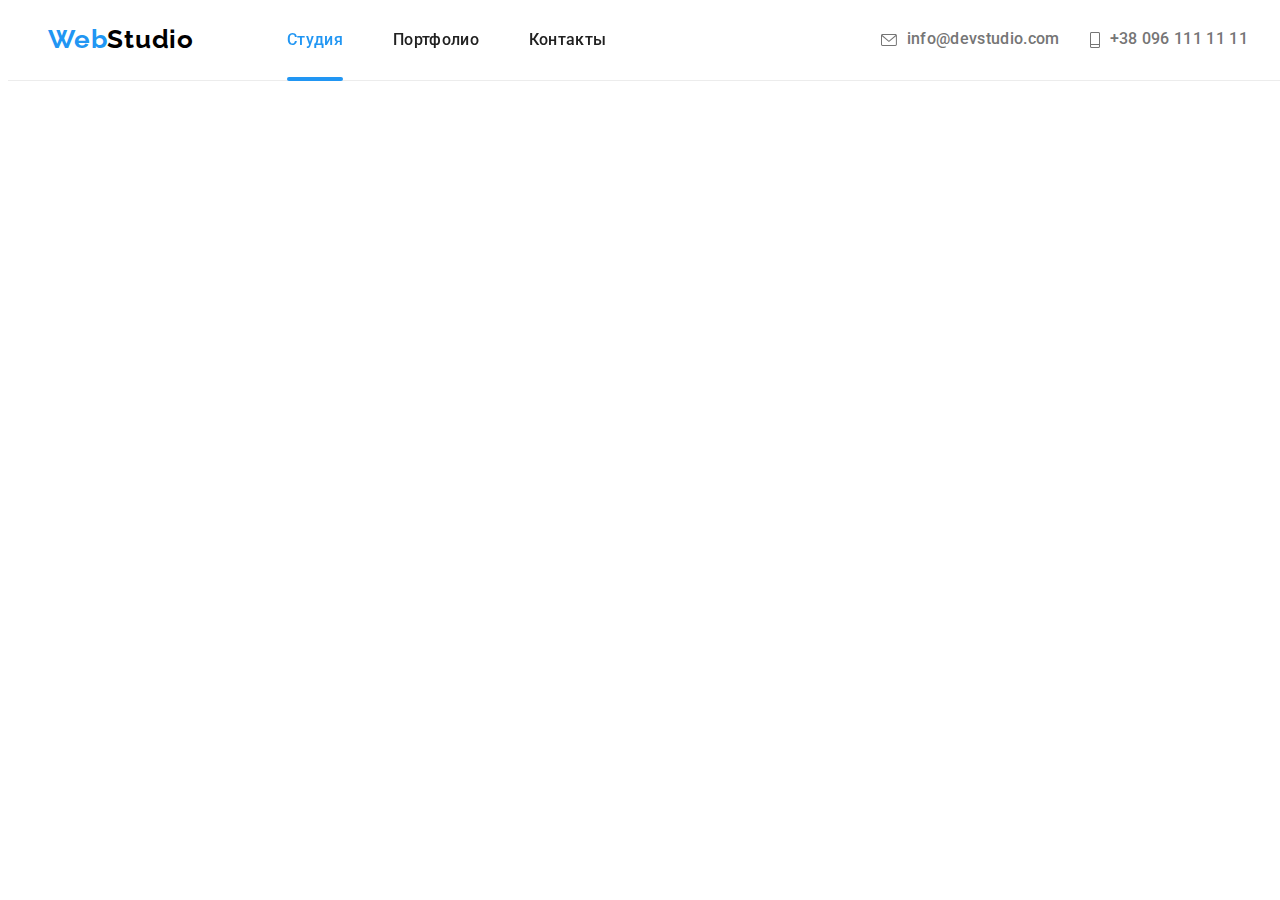
==== index.html @ 4b5ea9db "hw8" ====
<!DOCTYPE html>
<html lang="ru">
	<head>
		<meta charset="UTF-8" />
		<meta http-equiv="X-UA-Compatible" content="IE=edge" />
		<meta name="viewport" content="width=device-width, initial-scale=1.0" />
		<title>WebStudio</title>
		<link
			rel="stylesheet"
			href="https://cdnjs.cloudflare.com/ajax/libs/modern-normalize/1.1.0/modern-normalize.min.css"
			integrity="sha512-wpPYUAdjBVSE4KJnH1VR1HeZfpl1ub8YT/NKx4PuQ5NmX2tKuGu6U/JRp5y+Y8XG2tV+wKQpNHVUX03MfMFn9Q=="
			crossorigin="anonymous"
			referrerpolicy="no-referrer"
		/>
		<link
			rel="stylesheet"
			href="https://cdnjs.cloudflare.com/ajax/libs/animate.css/4.1.1/animate.min.css"
		/>

		<link rel="preconnect" href="https://fonts.googleapis.com" />
		<link rel="preconnect" href="https://fonts.gstatic.com" crossorigin />
		<link
			href="https://fonts.googleapis.com/css2?family=Raleway:wght@700&family=Roboto:wght@400;500;700;900&display=swap"
			rel="stylesheet"
		/>

		<link rel="stylesheet" href="./css/main.min.css" />
	</head>

	<body>

		<!-- ШАПКА -->
		<header class="header">
			<div class="container header__container">
				<nav class="nav">
					<a class="logo dark header__logo link" href="./index.html" >
						<span class="first-part" lang="en">Web</span>Studio
					</a>

					<ul class="nav__menu-list list">
						<li class="nav__menu-item">
							<a class="menu nav__menu-link nav__menu-link current link " href="./index.html">Студия</a>
						</li>

						<li class="nav__menu-item">
							<a class="menu nav__menu-link link" href="./portfolio.html"> Портфолио </a>
						</li>

						<li class="nav__menu-item">
							<a class="menu nav__menu-link link" href="/">Контакты</a>
						</li>
					</ul>
				</nav>

				<ul class="header__contact-list list">
					<li class="header__contact-item">
						<a class="menu header__mail link" href="mailto:info@devstudio.com">
							<svg class="header__mail-icon icon" width="16" height="16">
								<use href="./images-studio/sprite.svg#icon-mail"></use>
							</svg>
							info@devstudio.com</a>
					</li>
					<li class="header__contact-item">
						<a class="menu header__tel link" href="tel:+380961111111"
							><svg class="header__tel-icon icon" width="16" height="16">
								<use href="./images-studio/sprite.svg#icon-phone"></use>
							</svg>
							+38 096 111 11 11</a>
					</li>
				</ul>

				<!-- MOBILE MENU -->
						<button class="burger-btn" data-menu-open type="button">
						<svg class="burger-icon" width="40" height="40">
							<use href="./images-studio/sprite.svg#icon-menu_burger"></use>
						</svg>
					</button>
					</div>
					
					<div class="mobile-menu" data-menu id="mobile-menu">
						<button class="close-btn" type="button" data-menu-close>
						<svg class="close-btn-icon" width="40" height="40">
						<use href="./images-studio/sprite.svg#icon-close_burger"></use>
					</svg>
				</button>
						<div>
							<ul class="mobile-menu-list list">
								<li class="nav__menu-item ">
									<a class="menu nav__menu-link link" href="./index.html">Студия</a>
								</li>
								<li class="nav__menu-item">
									<a class="menu nav__menu-link  link" href="./portfolio.html">Портфолио</a>
								</li>
								<li class="nav__menu-item">
									<a class="menu nav__menu-link link" href="#">Контакты</a>
								</li>
							</ul>
						</div>
						
						<div>
							<ul class="mobile-contact-list list">
								<li class="menu__contact-item">
									<a class="contact-tel link" href="tel:380961111111">
										+38 096 111 11 11</a>
								</li>
								<li class="menu__contact-item"> 
									<a class="contact-mail link" href="mailto:info@devstudio.com">
										info@devstudio.com</a></li>
							</ul>
						
							<ul class="menu-social list">
								<li class="menu-social-item"> 
									<a class="menu-social-link link" aria-label="Instagram" href="#">
										Instagram</a></li>
								<li class="menu-social-item">
									<a class="menu-social-link link" aria-label=" Twitter" href="#">
										Twitter</a></li>
								<li class="menu-social-item">
									<a class="menu-social-link link" aria-label="Facebook" href="#">
										Facebook</a></li>
								<li class="menu-social-item">
									<a class="menu-social-link link" aria-label="LinkedIn" href="#">
										LinkedIn</a></li>
							</ul>
					</div>
			</div>
		</header>

		<!-- ГЕРОЙ -->
		 <main>
			<!-- <section class="hero">
				<div class="container animate__animated animate__fadeInRight">
					<h1 class="hero-text">Эффективные решения для вашего бизнеса</h1>
					<button class="hero-btn" type="button" data-modal-open>Заказать услугу</button>
				</div>				
			</section> -->

			<!-- ОСОБЕННОСТИ -->
			<!-- <section class="section">
				<div class="container">
					<h2 class="visually-hidden">Особенности</h2>
					<ul class="about-section list">
						<li class="about-list">
							<div class="icon-bg">
								<svg class="" width="70" height="70">
									<use href="./images-studio/sprite.svg#icon-antenna"></use>
								</svg>
							</div>
							<h3 class="about-list-title">Внимание к деталям</h3>

							<p class="about-list-text">
								Идейные соображения, а также начало повседневной работы по формированию позиции.
							</p>
						</li>

						<li class="about-list">
							<div class="icon-bg">
								<svg class="" width="70" height="70">
									<use href="./images-studio/sprite.svg#icon-clock"></use>
								</svg>
							</div>
							<h3 class="about-list-title">Пунктуальность</h3>

							<p class="about-list-text">
								Задача организации, в особенности же рамки и место обучения кадров влечет за собой.
							</p>
						</li>

						<li class="about-list">
							<div class="icon-bg">
								<svg class="" width="70" height="70">
									<use href="./images-studio/sprite.svg#icon-diagram"></use>
								</svg>
							</div>
							<h3 class="about-list-title">Планирование</h3>

							<p class="about-list-text">
								Равным образом консультация с широким активом в значительной степени обуславливает.
							</p>
						</li>

						<li class="about-list">
							<div class="icon-bg">
								<svg class="" width="70" height="70">
									<use href="./images-studio/sprite.svg#icon-astronaut"></use>
								</svg>
							</div>
							<h3 class="about-list-title">Современные технологии</h3>

							<p class="about-list-text">
								Значимость этих проблем настолько очевидна, что реализация плановых заданий.
							</p>
						</li>
					</ul>
				</div>
			</section> -->

			<!-- ЧЕМ МЫ ЗАНИМАЕМСЯ -->
			<!-- <section class="work">
				<div class="container">
					<h2 class="section-title work-title">Чем мы занимаемся</h2>
					<ul class="about-work list">
						<li class="work-img-list">
							<img src="./images-studio/print.jpg" width="370" height="294" alt="Печать кода" />
							<div class="about-work-block">
								<p class="about-work-text">Десктопные приложения</p>
							</div>
						</li>

						<li class="work-img-list">
							<img src="./images-studio/model.jpg" width="370" height="294" alt="Моделирование" />
							<div class="about-work-block">
								<p class="about-work-text">Мобильные приложения</p>
							</div>
						</li>

						<li class="work-img-list">
							<img src="./images-studio/colordesign.jpg" width="370" height="294" alt="Дизайн" />
							<div class="about-work-block">
								<p class="about-work-text">Дизайнерские решения</p>
							</div>
						</li>
					</ul>
				</div>
			</section>-->

			<!--КОМАНДА-->
			<!-- <section class="team section">
				<div class="container">
					<h2 class="section-title team-title">Наша команда</h2>

					<ul class="team-list-img list">
						<li class="team-list">
							<img
								src="./images-studio/productdesigner.jpg"
								height="260"
								width="270"
								alt="Product Designer"
							/>
							<div class="block-team-text">
								<h3 class="team-name">Игорь Демьяненко</h3>
								<p lang="en" class="team-profession">Product Designer</p>
								<ul class="team-social list social-list">
									<li class="social-item">
										<a href="" class="social-link">
											<svg class="icon-all" width="20" height="20">
												<use href="./images-studio/sprite.svg#icon-instagram"></use>
											</svg>
										</a>
									</li>

									<li class="social-item">
										<a href="" class="social-link"
											><svg class="icon-all" width="20" height="20">
												<use href="./images-studio/sprite.svg#icon-twitter"></use>
											</svg>
										</a>
									</li>

									<li class="social-item">
										<a href="" class="social-link"
											><svg class="icon-all" width="20" height="20">
												<use href="./images-studio/sprite.svg#icon-facebook"></use>
											</svg>
										</a>
									</li>

									<li class="social-item">
										<a href="" class="social-link"
											><svg class="icon-all" width="20" height="20">
												<use href="./images-studio/sprite.svg#icon-linkedin"></use>
											</svg>
										</a>
									</li>
								</ul>
							</div>
						</li>

						<li class="team-list">
							<img
								src="./images-studio/frontdev.jpg"
								height="260"
								width="270"
								alt="Frontend Developer"
							/>
							<div class="block-team-text">
								<h3 class="team-name">Ольга Репина</h3>
								<p lang="en" class="team-profession">Frontend Developer</p>
								<ul class="team-social list social-list">
									<li class="social-item">
										<a href="" class="social-link">
											<svg class="icon-all" width="20" height="20">
												<use href="./images-studio/sprite.svg#icon-instagram"></use>
											</svg>
										</a>
									</li>

									<li class="social-item">
										<a href="" class="social-link"
											><svg class="icon-all" width="20" height="20">
												<use href="./images-studio/sprite.svg#icon-twitter"></use>
											</svg>
										</a>
									</li>

									<li class="social-item">
										<a href="" class="social-link"
											><svg class="icon-all" width="20" height="20">
												<use href="./images-studio/sprite.svg#icon-facebook"></use>
											</svg>
										</a>
									</li>

									<li class="social-item">
										<a href="" class="social-link"
											><svg class="icon-all" width="20" height="20">
												<use href="./images-studio/sprite.svg#icon-linkedin"></use>
											</svg>
										</a>
									</li>
								</ul>
							</div>
						</li>

						<li class="team-list">
							<img src="./images-studio/marketing.jpg" height="260" width="270" alt="Marketing" />
							<div class="block-team-text">
								<h3 class="team-name">Николай Тарасов</h3>
								<p lang="en" class="team-profession">Marketing</p>
								<ul class="team-social list social-list">
									<li class="social-item">
										<a href="" class="social-link">
											<svg class="icon-all" width="20" height="20">
												<use href="./images-studio/sprite.svg#icon-instagram"></use>
											</svg>
										</a>
									</li>

									<li class="social-item">
										<a href="" class="social-link"
											><svg class="icon-all" width="20" height="20">
												<use href="./images-studio/sprite.svg#icon-twitter"></use>
											</svg>
										</a>
									</li>

									<li class="social-item">
										<a href="" class="social-link"
											><svg class="icon-all" width="20" height="20">
												<use href="./images-studio/sprite.svg#icon-facebook"></use>
											</svg>
										</a>
									</li>

									<li class="social-item">
										<a href="" class="social-link"
											><svg class="icon-all" width="20" height="20">
												<use href="./images-studio/sprite.svg#icon-linkedin"></use>
											</svg>
										</a>
									</li>
								</ul>
							</div>
						</li>

						<li class="team-list">
							<img
								src="./images-studio/uidesigner.jpg"
								height="260"
								width="270"
								alt="UI Designer"
							/>
							<div class="block-team-text">
								<h3 class="team-name">Михаил Ермаков</h3>
								<p lang="en" class="team-profession">UI Designer</p>
								<ul class="team-social list social-list">
									<li class="social-item">
										<a href="" class="social-link">
											<svg class="icon-all" width="20" height="20">
												<use href="./images-studio/sprite.svg#icon-instagram"></use>
											</svg>
										</a>
									</li>

									<li class="social-item">
										<a href="" class="social-link"
											><svg class="icon-all" width="20" height="20">
												<use href="./images-studio/sprite.svg#icon-twitter"></use>
											</svg>
										</a>
									</li>

									<li class="social-item">
										<a href="" class="social-link"
											><svg class="icon-all" width="20" height="20">
												<use href="./images-studio/sprite.svg#icon-facebook"></use>
											</svg>
										</a>
									</li>

									<li class="social-item">
										<a href="" class="social-link"
											><svg class="icon-all" width="20" height="20">
												<use href="./images-studio/sprite.svg#icon-linkedin"></use>
											</svg>
										</a>
									</li>
								</ul>
							</div>
						</li>
					</ul>
				</div>
			</section> -->

			<!-- ПОСТОЯННЫЕ КЛИЕНТЫ -->
			 <!-- <section class="section">
				<div class="container">
					<h2 class="section-title clients-title">Постоянные клиенты</h2>
					<ul class="clients-list list">
						<li class="clients-item">
							<a href="/" class="clients-link link">
								<svg class="clients-icon icon-all" width="106" height="60">
									<use href="./images-studio/sprite.svg#icon-clients1"></use>
								</svg>
							</a>
						</li>
						<li class="clients-item">
							<a href="/" class="clients-link link">
								<svg class="clients-icon icon-all" width="106" height="60">
									<use href="./images-studio/sprite.svg#icon-clients2"></use>
								</svg>
							</a>
						</li>
						<li class="clients-item">
							<a href="/" class="clients-link link">
								<svg class="clients-icon icon-all" width="106" height="60">
									<use href="./images-studio/sprite.svg#icon-clients3"></use>
								</svg>
							</a>
						</li>
						<li class="clients-item">
							<a href="/" class="clients-link link">
								<svg class="clients-icon icon-all" width="106" height="60">
									<use href="./images-studio/sprite.svg#icon-clients4"></use>
								</svg>
							</a>
						</li>
						<li class="clients-item">
							<a href="/" class="clients-link link">
								<svg class="clients-icon icon-all" width="106" height="60">
									<use href="./images-studio/sprite.svg#icon-clients5"></use>
								</svg>
							</a>
						</li>
						<li class="clients-item">
							<a href="/" class="clients-link link">
								<svg class="clients-icon icon-all" width="106" height="60">
									<use href="./images-studio/sprite.svg#icon-clients6"></use>
								</svg>
							</a>
						</li>
					</ul>
				</div>
			</section> -->
		</main>

		<!--ФУТЕР-->
		<!-- <footer class="footer">
			<div class="general-container container">
				<div class="left-container">
					<a href="./index.html" class="logo white">
						<span lang="en" class="first-part">Web</span>Studio</a
					>

					<address class="adress-block">
						<ul class="list">
							<li class="style-footer">
								<a
									class="contact-footer adress link"
									href="https://goo.gl/maps/Ge7xCa1onFQdTB8Z7"
									target="_blank"
									rel="noopener noreferrer"
									>г. Киев, пр-т Леси Украинки, 26</a
								>
							</li>
							<li class="style-footer">
								<a class="contact-footer contact link" href="mailto:info@example.com"
									>info@example.com</a
								>
							</li>
							<li class="style-footer">
								<a class="contact-footer contact link" href="tel:+380991111111"
									>+38 099 111 11 11</a
								>
							</li>
						</ul>
					</address>
				</div>
				<div class="right-container">
					<h3 class="social-text">присоединяйтесь</h3>
					<ul class="social-list list">
						<li class="social-item">
							<a href="" class="social-link bg-footer">
								<svg class="icon-footer" width="20" height="20">
									<use href="./images-studio/sprite.svg#icon-instagram"></use>
								</svg>
							</a>
						</li>

						<li class="social-item">
							<a href="" class="social-link bg-footer"
								><svg class="icon-footer" width="20" height="20">
									<use href="./images-studio/sprite.svg#icon-twitter"></use>
								</svg>
							</a>
						</li>

						<li class="social-item">
							<a href="" class="social-link bg-footer"
								><svg class="icon-footer" width="20" height="20">
									<use href="./images-studio/sprite.svg#icon-facebook"></use>
								</svg>
							</a>
						</li>

						<li class="social-item">
							<a href="" class="social-link bg-footer"
								><svg class="icon-footer" width="20" height="20">
									<use href="./images-studio/sprite.svg#icon-linkedin"></use>
								</svg>
							</a>
						</li>
					</ul>
				</div> -->

				<!-- ФОРМА -->
				<!-- <div class="form-footer-subscribe">
					<h3 class="social-text" >Подпишитесь на рассылку</h3>
				<form class="form-subscribe"> 
					<label class="subscribe-label">
						
							<input
								class="subscribe-input" 
								type="email"
								name="user-email"
								title="example@mail.com"
								placeholder="E-mail"
							/>
						
					</label>
					<button class="subscribe-button" type="submit">Подписаться
						<svg class="subscribe-icon" width="24" height="24">
							<use href="./images-studio/icon.svg#icon-send"></use>
						</svg>
					</button>
				</form>
				</div>
			</div>
		</footer>
 -->

		<!-- МОДАЛКА -->
		<!-- <div class="backdrop is-hidden" data-modal>
			<div class="modal">
				<button type="button" class="btn-modal" data-modal-close>
					<svg class="modal-icon" width="18" height="18">
						<use href="./images-studio/icon.svg#icon-close"></use>
					</svg>
				</button>

				<form action="#" class="modal-form">
					<p class="modal-frm-head">Оставьте свои данные, мы вам перезвоним</p>

					<label class="modal-form-field"
						>Имя
						<span class="modal-form-block">
							<input
								class="modal-form-input modal-style"
								type="text"
								name="user-name"
								minlength="2"
								pattern="[a-zA-Zа-яёА-ЯЁ]+"
								title="Имя должно содержать символы кириллицы или латиницы"
								required
							/>
							<svg class="modal-frm-icon" width="18" height="18">
								<use href="./images-studio/icon.svg#icon-name"></use>
							</svg>
						</span>
					</label>

					<label class="modal-form-field"
						>Телефон
						<span class="modal-form-block">
							<input
								class="modal-form-input modal-style"
								type="tel"
								name="user-phone"
								pattern="[0-9]{3}-[0-9]{3}-[0-9]{2}-[0-9]{2}"
								title="099-000-00-00"
								required
							/>
							<svg class="modal-frm-icon" width="18" height="18">
								<use href="./images-studio/icon.svg#icon-phone"></use>
							</svg>
						</span>
					</label>

					<label class="modal-form-field"
						>Почта
						<span class="modal-form-block">
							<input
								class="modal-form-input modal-style"
								type="email"
								name="user-email"
								title="example@mail.com"
							/>
							<svg class="modal-frm-icon" width="18" height="18">
								<use href="./images-studio/icon.svg#icon-email"></use>
							</svg>
						</span>
					</label>

					<label class="modal-form-field"
						>Комментарий
						<textarea
							class="modal-form-massage modal-style"
							name="user-message"
							placeholder="Введите текст"
						></textarea>
					</label>

					<input class="modal-frm-checkbox visually-hidden" type="checkbox" id="accept-policy" />
					<label class="modal-frm-checkbox-lbl" for="accept-policy"
						>Соглашаюсь с рассылкой и принимаю&nbsp;  <a class
						="link-accept-police"
					href="#">Условия договора</a></label
					>
					<button class="modal-form-button" type="submit">Отправить</button>
				</form>
			</div>
		</div> -->

		<!-- <script src="./js/modal.js"></script> -->
		<script src="./js/menu.js"></script>
	</body>
</html>
---- css/main.min.css ----
:root{--header-color: #212121;--background-second-text-color: #ffffff;--logo-dark-color: #000000;--logo-white-color: #ffffff;--color-text-hover: #ffffff;--paragraph-text-color: #757575;--background-color: #2f303a;--icon-bg-background-color: #f5f4fa;--accent-text-color: #2196f3;--focus-color-btn: #188ce8;--gradient-color: rgba(47, 48, 58, 0.4);--second-icon-color: #afb1b8;--icon-color: #757575;--bg-color-footer: rgba(255, 255, 255, 0.1);--animation-time: cubic-bezier(0.4, 0, 0.2, 1);--time: 250ms}.visually-hidden{position:absolute;white-space:nowrap;width:1px;height:1px;overflow:hidden;border:0;padding:0;clip:rect(0, 0, 0, 0);clip-path:inset(50%);margin:-1px}body{font-family:'Roboto', sans-serif;background-color:var(--background-second-text-color)}h1,h2,h3,p{margin:0}ul{margin:0;padding:0}img{display:block}.list{list-style:none}.link{text-decoration:none;color:inherit}.container{padding-left:15px;padding-right:15px;margin-left:auto;margin-right:auto}@media screen and (min-width: 480px){.container{width:480px}}@media screen and (min-width: 768px){.container{width:768px}}@media screen and (min-width: 1200px){.container{width:1200px}}.section{padding-top:94px;padding-bottom:94px}.logo{font-family:'Raleway', sans-serif;font-weight:700;text-decoration:none;font-size:26px;line-height:1.2;letter-spacing:0.03em}.dark{color:var(--logo-dark-color)}.logo.dark{margin-right:93px}.logo .first-part{color:var(--accent-text-color)}.white{color:var(--logo-white-color)}.logo.white{display:block;margin-bottom:20px}.site-nav{display:flex;color:var(--header-color);transition:color var(--time) var(--animation-time)}.site-nav:hover,.site-nav:focus{color:var(--accent-text-color)}.site-nav .link.current{color:var(--accent-text-color)}.site-nav .link.current::after{content:'';width:100%;position:absolute;height:4px;border-radius:2px;bottom:-34px;display:block;background:var(--accent-text-color)}.section-title{font-weight:700;font-size:36px;line-height:1.16;text-align:center;letter-spacing:0.03em;color:var(--title-color)}.icon-all{fill:var(--second-icon-color);transition:fill var(--time) var(--animation-time)}.icon-bg{display:flex;justify-content:center;align-items:center;margin-bottom:30px;width:270px;height:120px;background:var(--icon-bg-background-color);border-radius:4px}.social-list{display:flex;justify-content:center}.social-item{width:44px;height:44px}.social-item:not(:last-child){margin-right:10px}.social-link{color:var(--background-second-text-color);width:100%;height:100%;border-radius:50%;display:flex;align-items:center;justify-content:center;transition:background-color var(--time) var(--animation-time)}.social-link:focus,.social-link:hover{background-color:var(--accent-text-color)}.social-link:focus .icon-all,.social-link:hover .icon-all{fill:currentColor}.backdrop{position:fixed;top:0;width:100vw;height:100vh;background:rgba(0,0,0,0.2);opacity:1;transition:opacity var(--time) var(--animation-time),visibility var(--time) var(--animation-time)}.backdrop.is-hidden{visibility:hidden;opacity:0;pointer-events:none}.backdrop.is-hidden .modal{transform:translate(-50%, -50%) scale(0.9)}.modal{position:absolute;top:50%;left:50%;padding:40px;min-height:581px;width:528px;background-color:#ffffff;box-shadow:0px 1px 3px rgba(0,0,0,0.12),0px 1px 1px rgba(0,0,0,0.14),0px 2px 1px rgba(0,0,0,0.2);border-radius:4px;transform:translate(-50%, -50%) scale(1);transition:transform var(--time) var(--animation-time)}.btn-modal{background:#ffffff;border:1px solid rgba(0,0,0,0.1);box-sizing:border-box;border-radius:50%;width:30px;height:30px;position:absolute;top:10px;right:10px;display:flex;align-items:center;justify-content:center;cursor:pointer;color:#000000;transition:color var(--time) var(--animation-time)}.btn-modal:hover,.btn-modal:focus{color:var(--accent-text-color)}.modal-icon{fill:currentColor}.modal-form{display:flex;flex-direction:column}.modal-frm-head{margin-bottom:12px;font-weight:700;font-size:20px;line-height:1.15;text-align:center;letter-spacing:0.03em;color:var(--header-color)}.modal-form-field{margin-bottom:10px;font-weight:400;font-size:12px;line-height:1.16;letter-spacing:0.01em;color:var(--paragraph-text-color)}.modal-style{width:100%;border:1px solid rgba(33,33,33,0.2);border-radius:4px;transition:border-color var(--time) var(--animation-time),box-shadow var(--time) var(--animation-time)}.modal-style:focus{outline:none;border-color:var(--accent-text-color)}.modal-form-block{position:relative;display:block;margin-top:4px}.modal-form-input{height:40px;padding-left:42px}.modal-frm-icon{position:absolute;top:50%;left:12px;transform:translateY(-50%);transition:fill var(--time) var(--animation-time),box-shadow var(--time) var(--animation-time)}.modal-style:focus+.modal-frm-icon{fill:var(--accent-text-color)}.modal-form-massage{margin-top:4px;margin-bottom:10px;padding:12px 16px;height:120px;resize:none}.modal-form-massage::placeholder{font-weight:400;font-size:14px;line-height:1.14;letter-spacing:0.01em;color:rgba(117,117,117,0.5)}.modal-frm-checkbox:checked+.modal-frm-checkbox-lbl::before{background:url(../images-studio/icon-check.svg);width:16px;height:15px}.modal-frm-checkbox:focus+.modal-frm-checkbox-lbl::before{outline:2px solid var(--accent-text-color)}.modal-frm-checkbox-lbl{display:flex;align-items:center;justify-content:center;font-size:14px;color:var(--paragraph-text-color);margin-bottom:30px}.modal-frm-checkbox-lbl::before{content:'';display:block;background:url(../images-studio/icon-notchecked.svg);width:16px;height:15px;margin-right:7px;cursor:pointer}.link-accept-police{color:var(--accent-text-color)}.modal-form-button{align-self:center;border:none;padding:10px 55px;font-family:inherit;font-weight:700;font-size:16px;line-height:1.88;text-align:center;letter-spacing:0.06em;cursor:pointer;border-radius:4px;color:var(--background-second-text-color);background-color:var(--accent-text-color);transition:background-color var(--time) var(--animation-time),box-shadow var(--time) var(--animation-time)}.modal-form-button:focus,.modal-form-button:hover{background-color:var(--focus-color-btn);box-shadow:0px 4px 4px rgba(0,0,0,0.15)}.header{position:fixed;top:0;width:100vw;margin-left:auto;margin-right:auto;z-index:3;background-color:var(--background-second-text-color);padding-top:24px;padding-bottom:25px;border-bottom:1px solid #ececec}@media screen and (min-width: 768px){.header{padding-top:26px;padding-bottom:26px}}@media screen and (min-width: 1200px){.header{padding-top:24px;padding-bottom:25px}}.header__container{display:flex;align-items:center;justify-content:space-between}.burger-btn{background-color:transparent;cursor:pointer;padding:0;line-height:0;border:none;transition:color var(--time) var(--animation-time)}.burger-btn:hover{color:var(--accent-text-color)}.burger-btn:focus{color:var(--accent-text-color)}@media screen and (min-width: 768px){.burger-btn{display:none}}.mobile-menu{display:flex;flex-direction:column;justify-content:space-between;position:fixed;z-index:999;top:0;left:0;width:100vw;height:100vw;padding:48px 40px;background-color:var(--background-second-text-color);opacity:0;visibility:hidden;pointer-events:none;transition:opacity var(--time) var(--animation-time),visibility var(--time) var(--animation-time)}.mobile-menu.is-open{opacity:1;visibility:visible;pointer-events:all}@media screen and (min-width: 768px){.mobile-menu{display:none}}.close-btn{position:absolute;top:10px;right:15px;background-color:transparent;cursor:pointer;padding:0;line-height:0;border:none;color:var(--header-color);transition:color var(--time) var(--animation-time)}.close-btn:hover{color:var(--accent-text-color)}.close-btn:focus{color:var(--accent-text-color)}.burger-icon,.close-btn-icon{fill:currentColor}.mobile-contact-list{margin-bottom:64px}.menu__contact-item:not(:last-child){margin-bottom:32px}.contact-tel{font-size:34px;line-height:1.17;letter-spacing:0.02em;color:var(--accent-text-color)}@media screen and (max-width: 479px){.contact-tel{font-size:8vw}}.contact-mail{font-weight:500;font-size:24px;line-height:1.16;letter-spacing:0.02em;color:var(--paragraph-text-color);transition:color var(--time) var(--animation-time)}@media screen and (max-width: 479px){.contact-mail{font-size:8vw}}.contact-mail:hover{color:var(--accent-text-color)}.contact-mail:focus{color:var(--accent-text-color)}.menu-social{display:flex}@media screen and (max-width: 479px){.menu-social{flex-wrap:wrap}}.menu-social-item:not(:last-child){border-right:1px solid rgba(33,33,33,0.2)}.menu-social-item:not(:last-child){padding-right:10px}.menu-social-item:not(:first-child){padding-left:10px}@media screen and (min-width: 358px) and (max-width: 439px){.menu-social-item:nth-child(4){padding-left:0}}@media screen and (max-width: 357px){.menu-social-item:nth-child(3){padding-left:0}}.menu-social-link{font-weight:500;font-size:18px;line-height:1.22;letter-spacing:0.02em;color:var(--accent-text-color)}.nav{display:flex;align-items:center}@media screen and (min-width: 768px){.header__logo{margin-right:88px}}@media screen and (min-width: 1200px){.header__logo{margin-right:93px}}.menu{font-weight:500;line-height:1.14;letter-spacing:0.02em}@media screen and (max-width: 767px){.menu{font-size:40px;line-height:1.17}}.nav__menu-list{display:flex}@media screen and (max-width: 767px){.nav__menu-list{display:none}}.nav__menu-item:not(:last-child){margin-right:50px}@media screen and (max-width: 767px){.nav__menu-item:not(:last-child){margin-bottom:32px}}.header__contact-list{display:flex;flex-direction:column;margin-left:auto}@media screen and (max-width: 767px){.header__contact-list{display:none}}@media screen and (min-width: 1200px){.header__contact-list{display:flex;flex-direction:row;justify-content:center;align-items:center}}@media screen and (max-width: 1199px){.header__contact-list .header__contact-item:not(:last-child){margin-bottom:10px}}@media screen and (min-width: 1200px){.header__contact-list .header__contact-item:not(:last-child){margin-right:30px}}.nav__menu-link{color:var(--header-color);position:relative;transition:color var(--time) var(--animation-time);padding-bottom:32px;padding-top:32px}.nav__menu-link.current::after{content:"";position:absolute;bottom:0;display:block;width:100%;height:4px;border-radius:2px;background-color:var(--accent-text-color)}.nav__menu-link:hover,.nav__menu-link:focus{color:var(--accent-text-color)}@media screen and (max-width: 767px){.nav__menu-link .nav__menu-link::after{display:none}}.current{color:var(--accent-text-color)}.header__mail,.header__tel{display:flex;align-items:center;color:var(--icon-color);transition:color var(--time) var(--animation-time)}.header__mail:hover,.header__mail:focus,.header__tel:hover,.header__tel:focus{color:var(--accent-text-color)}.header__contact-item{display:flex;align-items:center}@media screen and (max-width: 1199px){.header__contact-item{font-size:12px;line-height:1.17}}.icon{margin-right:10px;fill:var(--icon-color)}.header__mail-icon{height:10px;width:16px;fill:currentColor}@media screen and (min-width: 1200px){.header__mail-icon{height:12px}}.header__tel-icon{height:14px;width:10px;fill:currentColor}@media screen and (min-width: 1200px){.header__tel-icon{height:16px}}.hero{background-color:var(--background-color);padding-top:200px;padding-bottom:200px;background-image:linear-gradient(var(--gradient-color), var(--gradient-color)),url(../images-studio/hero.jpg);background-repeat:no-repeat;background-size:cover;background-position:center;max-width:1600px;margin:0 auto}.hero-text{margin-left:auto;margin-right:auto;width:696px;text-align:center;font-weight:900;font-size:44px;line-height:1.36;letter-spacing:0.06em;text-transform:uppercase;color:var(--background-second-text-color)}.hero-btn{display:block;margin:0 auto;margin-top:30px;padding:10px 32px;border:none;border-radius:4px;font-family:inherit;font-weight:700;font-size:16px;line-height:1.88;text-align:center;letter-spacing:0.06em;cursor:pointer;color:var(--background-second-text-color);background-color:var(--accent-text-color);transform:background-color var(--time) var(--animation-time)}.hero-btn:focus,.hero-btn:hover{background-color:var(--focus-color-btn)}.about-section{display:flex}.about-list:not(:last-child){margin-right:30px}.about-list-title{width:270px;min-height:16px;margin-bottom:10px;font-weight:700;font-size:14px;line-height:1.14;letter-spacing:0.03em;text-transform:uppercase;color:var(--header-color)}.about-list-text{width:270px;font-size:14px;line-height:1.71;letter-spacing:0.03em;color:var(--paragraph-text-color)}.work{padding-bottom:94px}.work-title{margin-bottom:50px}.about-work{display:flex}.work-img-list:not(:last-child){width:370px;margin-right:30px}.work-img-list{position:relative}.about-work-block{position:absolute;bottom:0;width:100%;height:70px;display:flex;justify-content:center;align-items:center;background:rgba(47,48,58,0.8)}.about-work-text{font-weight:700;font-size:14px;line-height:1.14;text-align:center;letter-spacing:0.03em;text-transform:uppercase;color:var(--background-second-text-color)}.team{background:var(--icon-bg-background-color)}.team-title{margin-bottom:50px}.team-list-img{display:flex;flex-wrap:wrap;margin-left:-30px;margin-bottom:-30px}.team-list{flex-basis:calc((100% - 4 * 30px) / 4);margin-left:30px;margin-bottom:30px}.block-team-text{padding:30px 30px;background:#ffffff;box-shadow:0px 1px 3px rgba(0,0,0,0.12),0px 1px 1px rgba(0,0,0,0.14),0px 2px 1px rgba(0,0,0,0.2);border-radius:0px 0px 4px 4px}.team-name{margin-bottom:10px;font-weight:500;font-size:16px;line-height:1.18;text-align:center;letter-spacing:0.03em;color:var(--header-color)}.team-profession{margin-bottom:16px;font-size:16px;line-height:1.18;text-align:center;letter-spacing:0.03em;color:var(--paragraph-text-color)}.clients-title{margin-bottom:50px}.clients-list{display:flex}.clients-item:not(:last-child){margin-right:30px}.clients-link{color:var(--icon-color);box-sizing:border-box;border:1px solid var(--second-icon-color);border-radius:4px;width:170px;height:92px;display:flex;align-items:center;justify-content:center;transition:border var(--time) var(--animation-time)}.clients-link:hover,.clients-link:focus{border-color:var(--accent-text-color)}.clients-link:hover .clients-icon,.clients-link:focus .clients-icon{fill:var(--accent-text-color)}.footer{padding-top:60px;padding-bottom:60px;background-color:var(--background-color)}.general-container{display:flex;align-items:baseline;justify-content:space-between}.style-footer:not(:last-child){margin-bottom:9px}.contact-footer{font-style:normal;font-weight:400;font-size:14px;line-height:1.71;letter-spacing:0.03em;color:rgba(255,255,255,0.6);transition:color var(--time) var(--color-text-hover)}.contact-footer:hover,.contact-footer:active,.contact-footer:focus{color:var(--accent-text-color)}.adress{color:var(--background-second-text-color)}.social-text{margin-bottom:20px;font-style:normal;font-weight:700;font-size:14px;line-height:1.14;letter-spacing:0.03em;text-transform:uppercase;color:var(--background-second-text-color)}.icon-footer{fill:#ffffff;transition:background-color var(--time) var(--animation-time)}.bg-footer{background:var(--bg-color-footer)}.form-subscribe{display:flex}.subscribe-label{margin-right:12px}.subscribe-input{padding:16px;min-width:358px;border:1px solid rgba(255,255,255,0.3);background-color:transparent;box-sizing:border-box;filter:drop-shadow(0px 4px 4px rgba(0,0,0,0.15));border-radius:4px;cursor:pointer;transition:border-color var(--time) var(--animation-time)}.subscribe-input:hover,.subscribe-input:focus{color:var(--color-text-hover);border-color:var(--accent-text-color)}.subscribe-button{display:flex;justify-content:center;align-items:center;border:none;border-radius:4px;min-width:200px;font-weight:700;font-size:16px;line-height:1.88;letter-spacing:0.06em;background-color:var(--accent-text-color);color:var(--background-second-text-color);cursor:pointer;box-shadow:0px 4px 4px rgba(0,0,0,0.15);transition:background-color var(--time) var(--animation-time),box-shadow var(--time) var(--animation-time)}.subscribe-button:hover,.subscribe-button:focus{background-color:var(--focus-color-btn)}.subscribe-icon{fill:var(--background-second-text-color);margin-left:10px;width:24px;height:24px}.section-potfolio{padding-top:94px;padding-bottom:94px}.btn-list-portfolio{display:flex;justify-content:center;margin-bottom:34px}.style-btn:not(:last-child){margin-right:8px}.btn-portfolio{padding:6px 22px;border:none;border-radius:4px;font-weight:500;font-size:16px;line-height:1.62;cursor:pointer;text-align:center;letter-spacing:0.03em;color:var(--header-color);transition:color var(--time) var(--animation-time),background-color var(--time) var(--animation-time),box-shadow var(--time) var(--animation-time)}.btn-portfolio:hover,.btn-portfolio:focus,.btn-portfolio:active{box-shadow:0px 3px 1px rgba(0,0,0,0.1),0px 1px 2px rgba(0,0,0,0.08),0px 2px 2px rgba(0,0,0,0.12);border-radius:4px;color:var(--color-text-hover);background-color:var(--accent-text-color)}.block-example-portfolio{display:flex;flex-wrap:wrap;margin-left:-30px;margin-bottom:-30px}.example-portfolio-list{flex-basis:calc((100% - 6 * 30px) / 6);margin-left:30px;margin-bottom:30px}.hover-background{position:relative;overflow:hidden}.hover-overlay{position:absolute;top:0;left:0;width:100%;height:100%;background:rgba(33,150,243,0.9);transform:translateY(100%);transition:transform var(--time) cubic-bezier(0.4, 0, 0.2, 1)}.link-portfolio:hover .hover-overlay,.link-portfolio:focus .hover-overlay{transform:translateY(0)}.hover-text-portfolio{height:100%;padding:63px 24px;position:absolute;font-weight:normal;font-size:18px;line-height:1.56;letter-spacing:0.03em;color:var(--color-text-hover)}.link-portfolio:focus,.link-portfolio:hover{display:block;cursor:pointer;box-sizing:border-box;box-shadow:0px 1px 1px rgba(0,0,0,0.12),0px 4px 4px rgba(0,0,0,0.06),1px 4px 6px rgba(0,0,0,0.16)}.example-block-text{padding:20px 24px;border:1px solid #eeeeee}.example-portfolio-title{margin-bottom:4px;font-style:normal;font-weight:700;font-size:18px;line-height:2;letter-spacing:0.06em;color:var(--header-color)}.example-portfolio-text{font-size:16px;line-height:1.87;letter-spacing:0.03em;color:var(--paragraph-text-color)}
/*# sourceMappingURL=main.min.css.map */
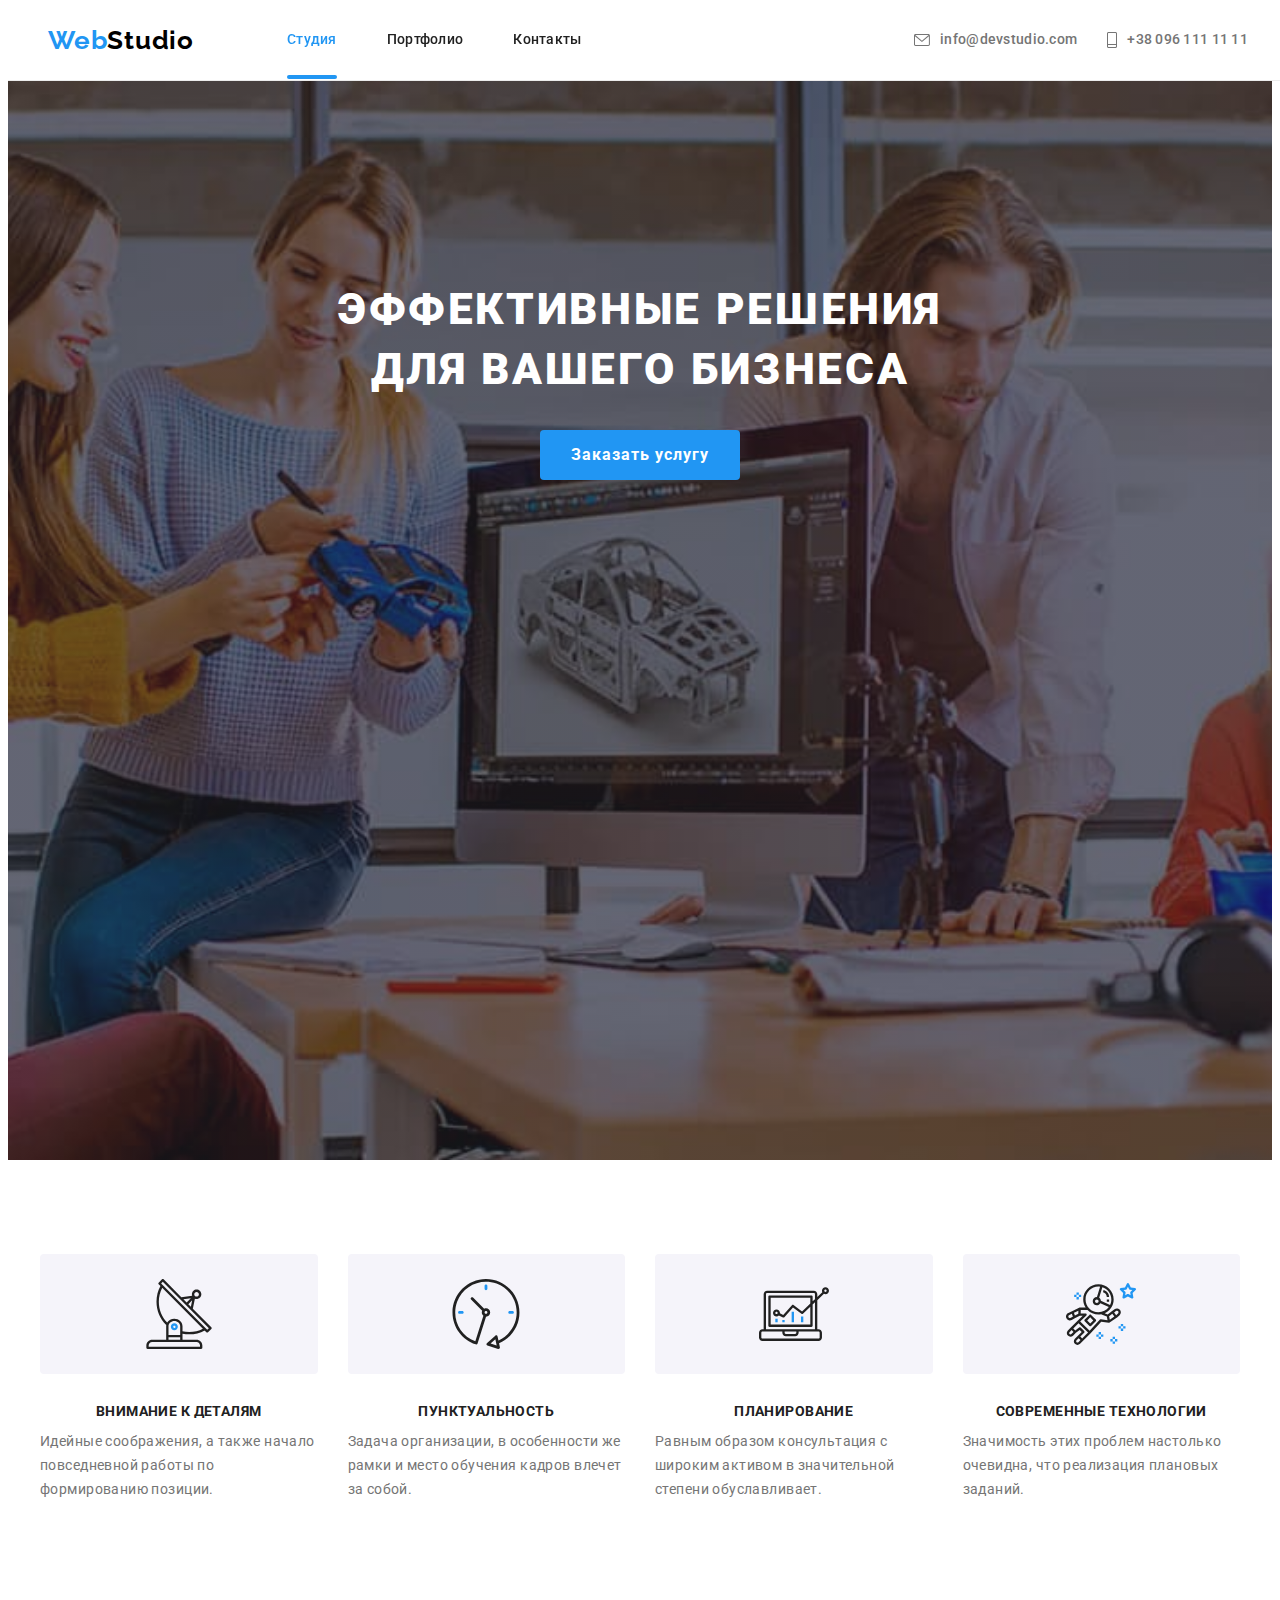
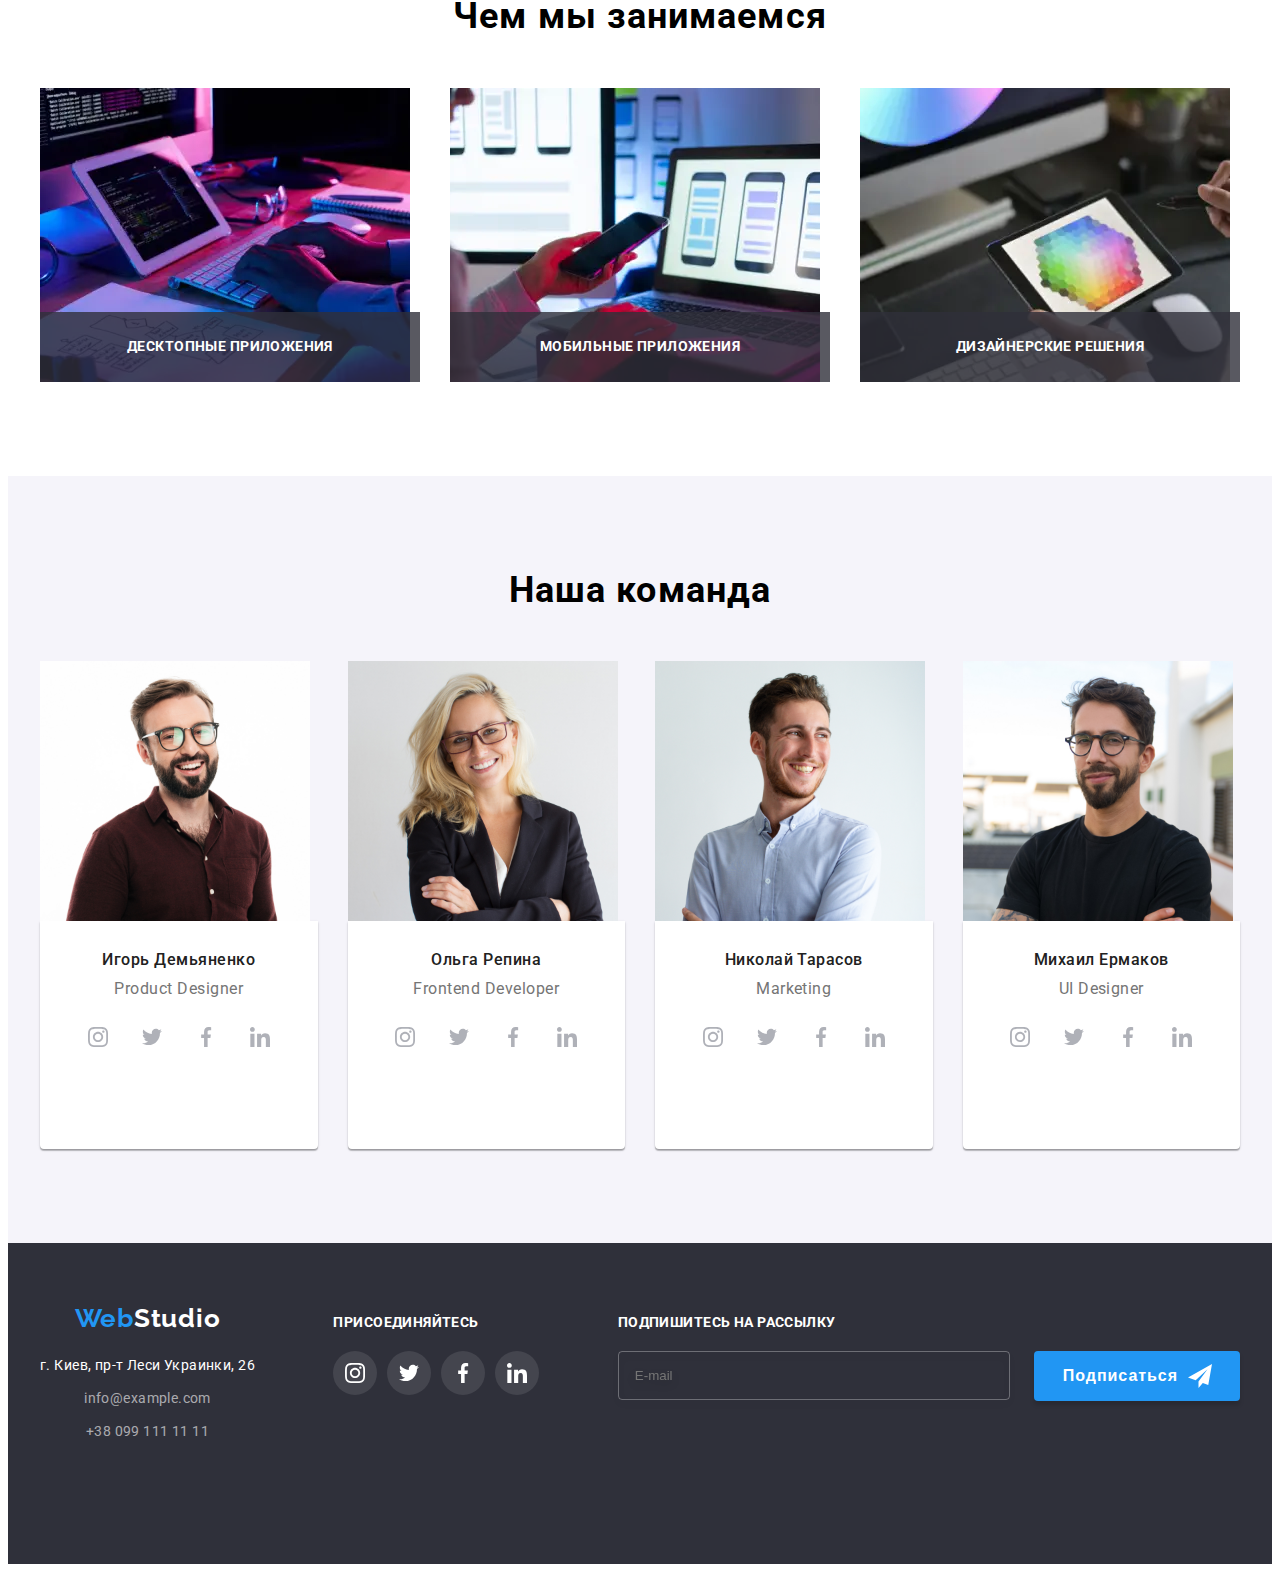
==== commit 597ca916: "hw8 --" ====
--- a/index.html
+++ b/index.html
@@ -1,419 +1,536 @@
 <!DOCTYPE html>
 <html lang="ru">
-	<head>
-		<meta charset="UTF-8" />
-		<meta http-equiv="X-UA-Compatible" content="IE=edge" />
-		<meta name="viewport" content="width=device-width, initial-scale=1.0" />
-		<title>WebStudio</title>
-		<link
-			rel="stylesheet"
-			href="https://cdnjs.cloudflare.com/ajax/libs/modern-normalize/1.1.0/modern-normalize.min.css"
-			integrity="sha512-wpPYUAdjBVSE4KJnH1VR1HeZfpl1ub8YT/NKx4PuQ5NmX2tKuGu6U/JRp5y+Y8XG2tV+wKQpNHVUX03MfMFn9Q=="
-			crossorigin="anonymous"
-			referrerpolicy="no-referrer"
-		/>
-		<link
-			rel="stylesheet"
-			href="https://cdnjs.cloudflare.com/ajax/libs/animate.css/4.1.1/animate.min.css"
-		/>
-
-		<link rel="preconnect" href="https://fonts.googleapis.com" />
-		<link rel="preconnect" href="https://fonts.gstatic.com" crossorigin />
-		<link
-			href="https://fonts.googleapis.com/css2?family=Raleway:wght@700&family=Roboto:wght@400;500;700;900&display=swap"
-			rel="stylesheet"
-		/>
-
-		<link rel="stylesheet" href="./css/main.min.css" />
-	</head>
-
-	<body>
-
-		<!-- ШАПКА -->
-		<header class="header">
-			<div class="container header__container">
-				<nav class="nav">
-					<a class="logo dark header__logo link" href="./index.html" >
-						<span class="first-part" lang="en">Web</span>Studio
-					</a>
-
-					<ul class="nav__menu-list list">
-						<li class="nav__menu-item">
-							<a class="menu nav__menu-link nav__menu-link current link " href="./index.html">Студия</a>
-						</li>
-
-						<li class="nav__menu-item">
-							<a class="menu nav__menu-link link" href="./portfolio.html"> Портфолио </a>
-						</li>
-
-						<li class="nav__menu-item">
-							<a class="menu nav__menu-link link" href="/">Контакты</a>
-						</li>
-					</ul>
-				</nav>
-
-				<ul class="header__contact-list list">
-					<li class="header__contact-item">
-						<a class="menu header__mail link" href="mailto:info@devstudio.com">
-							<svg class="header__mail-icon icon" width="16" height="16">
-								<use href="./images-studio/sprite.svg#icon-mail"></use>
-							</svg>
-							info@devstudio.com</a>
-					</li>
-					<li class="header__contact-item">
-						<a class="menu header__tel link" href="tel:+380961111111"
-							><svg class="header__tel-icon icon" width="16" height="16">
-								<use href="./images-studio/sprite.svg#icon-phone"></use>
-							</svg>
-							+38 096 111 11 11</a>
-					</li>
-				</ul>
-
-				<!-- MOBILE MENU -->
-						<button class="burger-btn" data-menu-open type="button">
-						<svg class="burger-icon" width="40" height="40">
-							<use href="./images-studio/sprite.svg#icon-menu_burger"></use>
-						</svg>
-					</button>
-					</div>
-					
-					<div class="mobile-menu" data-menu id="mobile-menu">
-						<button class="close-btn" type="button" data-menu-close>
-						<svg class="close-btn-icon" width="40" height="40">
-						<use href="./images-studio/sprite.svg#icon-close_burger"></use>
-					</svg>
-				</button>
-						<div>
-							<ul class="mobile-menu-list list">
-								<li class="nav__menu-item ">
-									<a class="menu nav__menu-link link" href="./index.html">Студия</a>
-								</li>
-								<li class="nav__menu-item">
-									<a class="menu nav__menu-link  link" href="./portfolio.html">Портфолио</a>
-								</li>
-								<li class="nav__menu-item">
-									<a class="menu nav__menu-link link" href="#">Контакты</a>
-								</li>
-							</ul>
-						</div>
-						
-						<div>
-							<ul class="mobile-contact-list list">
-								<li class="menu__contact-item">
-									<a class="contact-tel link" href="tel:380961111111">
-										+38 096 111 11 11</a>
-								</li>
-								<li class="menu__contact-item"> 
-									<a class="contact-mail link" href="mailto:info@devstudio.com">
-										info@devstudio.com</a></li>
-							</ul>
-						
-							<ul class="menu-social list">
-								<li class="menu-social-item"> 
-									<a class="menu-social-link link" aria-label="Instagram" href="#">
-										Instagram</a></li>
-								<li class="menu-social-item">
-									<a class="menu-social-link link" aria-label=" Twitter" href="#">
-										Twitter</a></li>
-								<li class="menu-social-item">
-									<a class="menu-social-link link" aria-label="Facebook" href="#">
-										Facebook</a></li>
-								<li class="menu-social-item">
-									<a class="menu-social-link link" aria-label="LinkedIn" href="#">
-										LinkedIn</a></li>
-							</ul>
-					</div>
-			</div>
-		</header>
-
-		<!-- ГЕРОЙ -->
-		 <main>
-			<!-- <section class="hero">
-				<div class="container animate__animated animate__fadeInRight">
-					<h1 class="hero-text">Эффективные решения для вашего бизнеса</h1>
-					<button class="hero-btn" type="button" data-modal-open>Заказать услугу</button>
-				</div>				
-			</section> -->
-
-			<!-- ОСОБЕННОСТИ -->
-			<!-- <section class="section">
-				<div class="container">
-					<h2 class="visually-hidden">Особенности</h2>
-					<ul class="about-section list">
-						<li class="about-list">
-							<div class="icon-bg">
-								<svg class="" width="70" height="70">
-									<use href="./images-studio/sprite.svg#icon-antenna"></use>
-								</svg>
-							</div>
-							<h3 class="about-list-title">Внимание к деталям</h3>
-
-							<p class="about-list-text">
-								Идейные соображения, а также начало повседневной работы по формированию позиции.
-							</p>
-						</li>
-
-						<li class="about-list">
-							<div class="icon-bg">
-								<svg class="" width="70" height="70">
-									<use href="./images-studio/sprite.svg#icon-clock"></use>
-								</svg>
-							</div>
-							<h3 class="about-list-title">Пунктуальность</h3>
-
-							<p class="about-list-text">
-								Задача организации, в особенности же рамки и место обучения кадров влечет за собой.
-							</p>
-						</li>
-
-						<li class="about-list">
-							<div class="icon-bg">
-								<svg class="" width="70" height="70">
-									<use href="./images-studio/sprite.svg#icon-diagram"></use>
-								</svg>
-							</div>
-							<h3 class="about-list-title">Планирование</h3>
-
-							<p class="about-list-text">
-								Равным образом консультация с широким активом в значительной степени обуславливает.
-							</p>
-						</li>
-
-						<li class="about-list">
-							<div class="icon-bg">
-								<svg class="" width="70" height="70">
-									<use href="./images-studio/sprite.svg#icon-astronaut"></use>
-								</svg>
-							</div>
-							<h3 class="about-list-title">Современные технологии</h3>
-
-							<p class="about-list-text">
-								Значимость этих проблем настолько очевидна, что реализация плановых заданий.
-							</p>
-						</li>
-					</ul>
-				</div>
-			</section> -->
-
-			<!-- ЧЕМ МЫ ЗАНИМАЕМСЯ -->
-			<!-- <section class="work">
-				<div class="container">
-					<h2 class="section-title work-title">Чем мы занимаемся</h2>
-					<ul class="about-work list">
-						<li class="work-img-list">
-							<img src="./images-studio/print.jpg" width="370" height="294" alt="Печать кода" />
-							<div class="about-work-block">
-								<p class="about-work-text">Десктопные приложения</p>
-							</div>
-						</li>
-
-						<li class="work-img-list">
-							<img src="./images-studio/model.jpg" width="370" height="294" alt="Моделирование" />
-							<div class="about-work-block">
-								<p class="about-work-text">Мобильные приложения</p>
-							</div>
-						</li>
-
-						<li class="work-img-list">
-							<img src="./images-studio/colordesign.jpg" width="370" height="294" alt="Дизайн" />
-							<div class="about-work-block">
-								<p class="about-work-text">Дизайнерские решения</p>
-							</div>
-						</li>
-					</ul>
-				</div>
-			</section>-->
-
-			<!--КОМАНДА-->
-			<!-- <section class="team section">
-				<div class="container">
-					<h2 class="section-title team-title">Наша команда</h2>
-
-					<ul class="team-list-img list">
-						<li class="team-list">
-							<img
-								src="./images-studio/productdesigner.jpg"
-								height="260"
-								width="270"
-								alt="Product Designer"
-							/>
-							<div class="block-team-text">
-								<h3 class="team-name">Игорь Демьяненко</h3>
-								<p lang="en" class="team-profession">Product Designer</p>
-								<ul class="team-social list social-list">
-									<li class="social-item">
-										<a href="" class="social-link">
-											<svg class="icon-all" width="20" height="20">
-												<use href="./images-studio/sprite.svg#icon-instagram"></use>
-											</svg>
-										</a>
-									</li>
-
-									<li class="social-item">
-										<a href="" class="social-link"
-											><svg class="icon-all" width="20" height="20">
-												<use href="./images-studio/sprite.svg#icon-twitter"></use>
-											</svg>
-										</a>
-									</li>
-
-									<li class="social-item">
-										<a href="" class="social-link"
-											><svg class="icon-all" width="20" height="20">
-												<use href="./images-studio/sprite.svg#icon-facebook"></use>
-											</svg>
-										</a>
-									</li>
-
-									<li class="social-item">
-										<a href="" class="social-link"
-											><svg class="icon-all" width="20" height="20">
-												<use href="./images-studio/sprite.svg#icon-linkedin"></use>
-											</svg>
-										</a>
-									</li>
-								</ul>
-							</div>
-						</li>
-
-						<li class="team-list">
-							<img
-								src="./images-studio/frontdev.jpg"
-								height="260"
-								width="270"
-								alt="Frontend Developer"
-							/>
-							<div class="block-team-text">
-								<h3 class="team-name">Ольга Репина</h3>
-								<p lang="en" class="team-profession">Frontend Developer</p>
-								<ul class="team-social list social-list">
-									<li class="social-item">
-										<a href="" class="social-link">
-											<svg class="icon-all" width="20" height="20">
-												<use href="./images-studio/sprite.svg#icon-instagram"></use>
-											</svg>
-										</a>
-									</li>
-
-									<li class="social-item">
-										<a href="" class="social-link"
-											><svg class="icon-all" width="20" height="20">
-												<use href="./images-studio/sprite.svg#icon-twitter"></use>
-											</svg>
-										</a>
-									</li>
-
-									<li class="social-item">
-										<a href="" class="social-link"
-											><svg class="icon-all" width="20" height="20">
-												<use href="./images-studio/sprite.svg#icon-facebook"></use>
-											</svg>
-										</a>
-									</li>
-
-									<li class="social-item">
-										<a href="" class="social-link"
-											><svg class="icon-all" width="20" height="20">
-												<use href="./images-studio/sprite.svg#icon-linkedin"></use>
-											</svg>
-										</a>
-									</li>
-								</ul>
-							</div>
-						</li>
-
-						<li class="team-list">
-							<img src="./images-studio/marketing.jpg" height="260" width="270" alt="Marketing" />
-							<div class="block-team-text">
-								<h3 class="team-name">Николай Тарасов</h3>
-								<p lang="en" class="team-profession">Marketing</p>
-								<ul class="team-social list social-list">
-									<li class="social-item">
-										<a href="" class="social-link">
-											<svg class="icon-all" width="20" height="20">
-												<use href="./images-studio/sprite.svg#icon-instagram"></use>
-											</svg>
-										</a>
-									</li>
-
-									<li class="social-item">
-										<a href="" class="social-link"
-											><svg class="icon-all" width="20" height="20">
-												<use href="./images-studio/sprite.svg#icon-twitter"></use>
-											</svg>
-										</a>
-									</li>
-
-									<li class="social-item">
-										<a href="" class="social-link"
-											><svg class="icon-all" width="20" height="20">
-												<use href="./images-studio/sprite.svg#icon-facebook"></use>
-											</svg>
-										</a>
-									</li>
-
-									<li class="social-item">
-										<a href="" class="social-link"
-											><svg class="icon-all" width="20" height="20">
-												<use href="./images-studio/sprite.svg#icon-linkedin"></use>
-											</svg>
-										</a>
-									</li>
-								</ul>
-							</div>
-						</li>
-
-						<li class="team-list">
-							<img
-								src="./images-studio/uidesigner.jpg"
-								height="260"
-								width="270"
-								alt="UI Designer"
-							/>
-							<div class="block-team-text">
-								<h3 class="team-name">Михаил Ермаков</h3>
-								<p lang="en" class="team-profession">UI Designer</p>
-								<ul class="team-social list social-list">
-									<li class="social-item">
-										<a href="" class="social-link">
-											<svg class="icon-all" width="20" height="20">
-												<use href="./images-studio/sprite.svg#icon-instagram"></use>
-											</svg>
-										</a>
-									</li>
-
-									<li class="social-item">
-										<a href="" class="social-link"
-											><svg class="icon-all" width="20" height="20">
-												<use href="./images-studio/sprite.svg#icon-twitter"></use>
-											</svg>
-										</a>
-									</li>
-
-									<li class="social-item">
-										<a href="" class="social-link"
-											><svg class="icon-all" width="20" height="20">
-												<use href="./images-studio/sprite.svg#icon-facebook"></use>
-											</svg>
-										</a>
-									</li>
-
-									<li class="social-item">
-										<a href="" class="social-link"
-											><svg class="icon-all" width="20" height="20">
-												<use href="./images-studio/sprite.svg#icon-linkedin"></use>
-											</svg>
-										</a>
-									</li>
-								</ul>
-							</div>
-						</li>
-					</ul>
-				</div>
-			</section> -->
-
-			<!-- ПОСТОЯННЫЕ КЛИЕНТЫ -->
-			 <!-- <section class="section">
+  <head>
+    <meta charset="UTF-8" />
+    <meta http-equiv="X-UA-Compatible" content="IE=edge" />
+    <meta name="viewport" content="width=device-width, initial-scale=1.0" />
+    <title>WebStudio</title>
+    <link
+      rel="stylesheet"
+      href="https://cdnjs.cloudflare.com/ajax/libs/modern-normalize/1.1.0/modern-normalize.min.css"
+      integrity="sha512-wpPYUAdjBVSE4KJnH1VR1HeZfpl1ub8YT/NKx4PuQ5NmX2tKuGu6U/JRp5y+Y8XG2tV+wKQpNHVUX03MfMFn9Q=="
+      crossorigin="anonymous"
+      referrerpolicy="no-referrer"
+    />
+    <link
+      rel="stylesheet"
+      href="https://cdnjs.cloudflare.com/ajax/libs/animate.css/4.1.1/animate.min.css"
+    />
+
+    <link rel="preconnect" href="https://fonts.googleapis.com" />
+    <link rel="preconnect" href="https://fonts.gstatic.com" crossorigin />
+    <link
+      href="https://fonts.googleapis.com/css2?family=Raleway:wght@700&family=Roboto:wght@400;500;700;900&display=swap"
+      rel="stylesheet"
+    />
+
+    <link rel="stylesheet" href="./css/main.min.css" />
+  </head>
+
+  <body>
+    <!-- ШАПКА -->
+    <header class="header">
+      <div class="container header__container">
+        <nav class="nav">
+          <a class="logo dark header__logo link" href="./index.html">
+            <span class="first-part" lang="en">Web</span>Studio
+          </a>
+
+          <ul class="nav__menu-list list">
+            <li class="nav__menu-item">
+              <a class="menu nav__menu-link current link" href="./index.html"
+                >Студия</a
+              >
+            </li>
+
+            <li class="nav__menu-item">
+              <a class="menu nav__menu-link link" href="./portfolio.html">
+                Портфолио
+              </a>
+            </li>
+
+            <li class="nav__menu-item">
+              <a class="menu nav__menu-link link" href="/">Контакты</a>
+            </li>
+          </ul>
+        </nav>
+
+        <ul class="header__contact-list list">
+          <li class="header__contact-item">
+            <a class="menu header__mail link" href="mailto:info@devstudio.com">
+              <svg class="header__mail-icon icon" width="16" height="16">
+                <use href="./images-studio/sprite.svg#icon-mail"></use>
+              </svg>
+              info@devstudio.com</a
+            >
+          </li>
+          <li class="header__contact-item">
+            <a class="menu header__tel link" href="tel:+380961111111"
+              ><svg class="header__tel-icon icon" width="16" height="16">
+                <use href="./images-studio/sprite.svg#icon-phone"></use>
+              </svg>
+              +38 096 111 11 11</a
+            >
+          </li>
+        </ul>
+
+        <!-- MOBILE MENU -->
+        <button class="burger-btn" data-menu-open type="button">
+          <svg class="burger-icon" width="40" height="40">
+            <use href="./images-studio/sprite.svg#icon-menu_burger"></use>
+          </svg>
+        </button>
+      </div>
+
+      <div class="mobile-menu" data-menu id="mobile-menu">
+        <button class="close-btn" type="button" data-menu-close>
+          <svg class="close-btn-icon" width="40" height="40">
+            <use href="./images-studio/sprite.svg#icon-close_burger"></use>
+          </svg>
+        </button>
+        <div>
+          <ul class="mobile-menu-list list">
+            <li class="nav__menu-item">
+              <a class="menu nav__menu-link link" href="./index.html">Студия</a>
+            </li>
+            <li class="nav__menu-item">
+              <a class="menu nav__menu-link link" href="./portfolio.html"
+                >Портфолио</a
+              >
+            </li>
+            <li class="nav__menu-item">
+              <a class="menu nav__menu-link link" href="#">Контакты</a>
+            </li>
+          </ul>
+        </div>
+
+        <div>
+          <ul class="mobile-contact-list list">
+            <li class="menu__contact-item">
+              <a class="contact-tel link" href="tel:380961111111">
+                +38 096 111 11 11</a
+              >
+            </li>
+            <li class="menu__contact-item">
+              <a class="contact-mail link" href="mailto:info@devstudio.com">
+                info@devstudio.com</a
+              >
+            </li>
+          </ul>
+
+          <ul class="menu-social list">
+            <li class="menu-social-item">
+              <a class="menu-social-link link" aria-label="Instagram" href="#">
+                Instagram</a
+              >
+            </li>
+            <li class="menu-social-item">
+              <a class="menu-social-link link" aria-label=" Twitter" href="#">
+                Twitter</a
+              >
+            </li>
+            <li class="menu-social-item">
+              <a class="menu-social-link link" aria-label="Facebook" href="#">
+                Facebook</a
+              >
+            </li>
+            <li class="menu-social-item">
+              <a class="menu-social-link link" aria-label="LinkedIn" href="#">
+                LinkedIn</a
+              >
+            </li>
+          </ul>
+        </div>
+      </div>
+    </header>
+
+    <!--ГЛАВНЫЙ КОНТЕЙНЕР-->
+    <main class="main-section">
+      <!-- ГЕРОЙ -->
+      <section class="hero">
+        <div class="container animate__animated animate__fadeInRight">
+          <div class="section-hero-container">
+            <h1 class="hero-text">Эффективные решения для вашего бизнеса</h1>
+            <button class="hero-btn" type="button" data-modal-open>
+              Заказать услугу
+            </button>
+          </div>
+        </div>
+      </section>
+
+      <!-- ОСОБЕННОСТИ -->
+      <section class="section">
+        <div class="container">
+          <h2 class="visually-hidden">Особенности</h2>
+          <ul class="about-section list">
+            <li class="about-list">
+              <div class="icon-bg">
+                <svg width="70" height="70">
+                  <use href="./images-studio/sprite.svg#icon-antenna"></use>
+                </svg>
+              </div>
+              <h3 class="about-list-title">Внимание к деталям</h3>
+
+              <p class="about-list-text">
+                Идейные соображения, а также начало повседневной работы по
+                формированию позиции.
+              </p>
+            </li>
+
+            <li class="about-list">
+              <div class="icon-bg">
+                <svg width="70" height="70">
+                  <use href="./images-studio/sprite.svg#icon-clock"></use>
+                </svg>
+              </div>
+              <h3 class="about-list-title">Пунктуальность</h3>
+
+              <p class="about-list-text">
+                Задача организации, в особенности же рамки и место обучения
+                кадров влечет за собой.
+              </p>
+            </li>
+
+            <li class="about-list">
+              <div class="icon-bg">
+                <svg width="70" height="70">
+                  <use href="./images-studio/sprite.svg#icon-diagram"></use>
+                </svg>
+              </div>
+              <h3 class="about-list-title">Планирование</h3>
+
+              <p class="about-list-text">
+                Равным образом консультация с широким активом в значительной
+                степени обуславливает.
+              </p>
+            </li>
+
+            <li class="about-list">
+              <div class="icon-bg">
+                <svg width="70" height="70">
+                  <use href="./images-studio/sprite.svg#icon-astronaut"></use>
+                </svg>
+              </div>
+              <h3 class="about-list-title">Современные технологии</h3>
+
+              <p class="about-list-text">
+                Значимость этих проблем настолько очевидна, что реализация
+                плановых заданий.
+              </p>
+            </li>
+          </ul>
+        </div>
+      </section>
+
+      <!-- ЧЕМ МЫ ЗАНИМАЕМСЯ -->
+      <section class="section work-section">
+        <div class="container">
+          <h2 class="section-title work-title">Чем мы занимаемся</h2>
+          <ul class="about-work list">
+            <li class="work-img-list">
+              <picture>
+                <source
+                  media="(min-width:1200px)"
+                  srcset="
+                    ./images-studio/occupation/occ-1-desktop.webp    1x,
+                    ./images-studio/occupation/occ-1-desktop@2x.webp 2x
+                  "
+                  type="image/webp"
+                />
+                <source
+                  media="(min-width:1200px)"
+                  srcset="
+                    ./images-studio/occupation/occ-1-desktop.jpg    1x,
+                    ./images-studio/occupation/occ-1-desktop@2x.jpg 2x
+                  "
+                />
+                <img src="#" alt="Печать кода" />
+              </picture>
+              <div class="about-work-block">
+                <p class="about-work-text">Десктопные приложения</p>
+              </div>
+            </li>
+
+            <li class="work-img-list">
+              <picture>
+                <source
+                  media="(min-width:1200px)"
+                  srcset="
+                    ./images-studio/occupation/occ-2-desktop.webp    1x,
+                    ./images-studio/occupation/occ-2-desktop@2x.webp 2x
+                  "
+                  type="image/webp"
+                />
+                <source
+                  media="(min-width:1200px)"
+                  srcset="
+                    ./images-studio/occupation/occ-2-desktop.jpg    1x,
+                    ./images-studio/occupation/occ-2-desktop@2x.jpg 2x
+                  "
+                />
+                <img src="#" alt="Моделирование" />
+              </picture>
+
+              <div class="about-work-block">
+                <p class="about-work-text">Мобильные приложения</p>
+              </div>
+            </li>
+
+            <li class="work-img-list">
+              <picture>
+                <source
+                  media="(min-width:1200px)"
+                  srcset="
+                    ./images-studio/occupation/occ-3-desktop.webp    1x,
+                    ./images-studio/occupation/occ-3-desktop@2x.webp 2x
+                  "
+                  type="image/webp"
+                />
+                <source
+                  media="(min-width:1200px)"
+                  srcset="
+                    ./images-studio/occupation/occ-3-desktop.jpg    1x,
+                    ./images-studio/occupation/occ-3-desktop@2x.jpg 2x
+                  "
+                />
+                <img src="#" alt="Дизайн" />
+              </picture>
+
+              <div class="about-work-block">
+                <p class="about-work-text">Дизайнерские решения</p>
+              </div>
+            </li>
+          </ul>
+        </div>
+      </section>
+
+      <!--КОМАНДА-->
+      <section class="team section">
+        <div class="container">
+          <h2 class="section-title team-title">Наша команда</h2>
+
+          <ul class="team-list-img list">
+            <li class="team-list">
+              <img
+                src="./images-studio/productdesigner.jpg"
+                height="260"
+                width="270"
+                alt="Product Designer"
+              />
+              <div class="block-team-text">
+                <h3 class="team-name">Игорь Демьяненко</h3>
+                <p lang="en" class="team-profession">Product Designer</p>
+                <ul class="team-social list social-list">
+                  <li class="social-item">
+                    <a href="" class="social-link">
+                      <svg class="icon-all" width="20" height="20">
+                        <use
+                          href="./images-studio/sprite.svg#icon-instagram"
+                        ></use>
+                      </svg>
+                    </a>
+                  </li>
+
+                  <li class="social-item">
+                    <a href="" class="social-link"
+                      ><svg class="icon-all" width="20" height="20">
+                        <use
+                          href="./images-studio/sprite.svg#icon-twitter"
+                        ></use>
+                      </svg>
+                    </a>
+                  </li>
+
+                  <li class="social-item">
+                    <a href="" class="social-link"
+                      ><svg class="icon-all" width="20" height="20">
+                        <use
+                          href="./images-studio/sprite.svg#icon-facebook"
+                        ></use>
+                      </svg>
+                    </a>
+                  </li>
+
+                  <li class="social-item">
+                    <a href="" class="social-link"
+                      ><svg class="icon-all" width="20" height="20">
+                        <use
+                          href="./images-studio/sprite.svg#icon-linkedin"
+                        ></use>
+                      </svg>
+                    </a>
+                  </li>
+                </ul>
+              </div>
+            </li>
+
+            <li class="team-list">
+              <img
+                src="./images-studio/frontdev.jpg"
+                height="260"
+                width="270"
+                alt="Frontend Developer"
+              />
+              <div class="block-team-text">
+                <h3 class="team-name">Ольга Репина</h3>
+                <p lang="en" class="team-profession">Frontend Developer</p>
+                <ul class="team-social list social-list">
+                  <li class="social-item">
+                    <a href="" class="social-link">
+                      <svg class="icon-all" width="20" height="20">
+                        <use
+                          href="./images-studio/sprite.svg#icon-instagram"
+                        ></use>
+                      </svg>
+                    </a>
+                  </li>
+
+                  <li class="social-item">
+                    <a href="" class="social-link"
+                      ><svg class="icon-all" width="20" height="20">
+                        <use
+                          href="./images-studio/sprite.svg#icon-twitter"
+                        ></use>
+                      </svg>
+                    </a>
+                  </li>
+
+                  <li class="social-item">
+                    <a href="" class="social-link"
+                      ><svg class="icon-all" width="20" height="20">
+                        <use
+                          href="./images-studio/sprite.svg#icon-facebook"
+                        ></use>
+                      </svg>
+                    </a>
+                  </li>
+
+                  <li class="social-item">
+                    <a href="" class="social-link"
+                      ><svg class="icon-all" width="20" height="20">
+                        <use
+                          href="./images-studio/sprite.svg#icon-linkedin"
+                        ></use>
+                      </svg>
+                    </a>
+                  </li>
+                </ul>
+              </div>
+            </li>
+
+            <li class="team-list">
+              <img
+                src="./images-studio/marketing.jpg"
+                height="260"
+                width="270"
+                alt="Marketing"
+              />
+              <div class="block-team-text">
+                <h3 class="team-name">Николай Тарасов</h3>
+                <p lang="en" class="team-profession">Marketing</p>
+                <ul class="team-social list social-list">
+                  <li class="social-item">
+                    <a href="" class="social-link">
+                      <svg class="icon-all" width="20" height="20">
+                        <use
+                          href="./images-studio/sprite.svg#icon-instagram"
+                        ></use>
+                      </svg>
+                    </a>
+                  </li>
+
+                  <li class="social-item">
+                    <a href="" class="social-link"
+                      ><svg class="icon-all" width="20" height="20">
+                        <use
+                          href="./images-studio/sprite.svg#icon-twitter"
+                        ></use>
+                      </svg>
+                    </a>
+                  </li>
+
+                  <li class="social-item">
+                    <a href="" class="social-link"
+                      ><svg class="icon-all" width="20" height="20">
+                        <use
+                          href="./images-studio/sprite.svg#icon-facebook"
+                        ></use>
+                      </svg>
+                    </a>
+                  </li>
+
+                  <li class="social-item">
+                    <a href="" class="social-link"
+                      ><svg class="icon-all" width="20" height="20">
+                        <use
+                          href="./images-studio/sprite.svg#icon-linkedin"
+                        ></use>
+                      </svg>
+                    </a>
+                  </li>
+                </ul>
+              </div>
+            </li>
+
+            <li class="team-list">
+              <img
+                src="./images-studio/uidesigner.jpg"
+                height="260"
+                width="270"
+                alt="UI Designer"
+              />
+              <div class="block-team-text">
+                <h3 class="team-name">Михаил Ермаков</h3>
+                <p lang="en" class="team-profession">UI Designer</p>
+                <ul class="team-social list social-list">
+                  <li class="social-item">
+                    <a href="" class="social-link">
+                      <svg class="icon-all" width="20" height="20">
+                        <use
+                          href="./images-studio/sprite.svg#icon-instagram"
+                        ></use>
+                      </svg>
+                    </a>
+                  </li>
+
+                  <li class="social-item">
+                    <a href="" class="social-link"
+                      ><svg class="icon-all" width="20" height="20">
+                        <use
+                          href="./images-studio/sprite.svg#icon-twitter"
+                        ></use>
+                      </svg>
+                    </a>
+                  </li>
+
+                  <li class="social-item">
+                    <a href="" class="social-link"
+                      ><svg class="icon-all" width="20" height="20">
+                        <use
+                          href="./images-studio/sprite.svg#icon-facebook"
+                        ></use>
+                      </svg>
+                    </a>
+                  </li>
+
+                  <li class="social-item">
+                    <a href="" class="social-link"
+                      ><svg class="icon-all" width="20" height="20">
+                        <use
+                          href="./images-studio/sprite.svg#icon-linkedin"
+                        ></use>
+                      </svg>
+                    </a>
+                  </li>
+                </ul>
+              </div>
+            </li>
+          </ul>
+        </div>
+      </section>
+
+      <!-- ПОСТОЯННЫЕ КЛИЕНТЫ -->
+      <!-- <section class="section">
 				<div class="container">
 					<h2 class="section-title clients-title">Постоянные клиенты</h2>
 					<ul class="clients-list list">
@@ -462,105 +579,105 @@
 					</ul>
 				</div>
 			</section> -->
-		</main>
-
-		<!--ФУТЕР-->
-		<!-- <footer class="footer">
-			<div class="general-container container">
-				<div class="left-container">
-					<a href="./index.html" class="logo white">
-						<span lang="en" class="first-part">Web</span>Studio</a
-					>
-
-					<address class="adress-block">
-						<ul class="list">
-							<li class="style-footer">
-								<a
-									class="contact-footer adress link"
-									href="https://goo.gl/maps/Ge7xCa1onFQdTB8Z7"
-									target="_blank"
-									rel="noopener noreferrer"
-									>г. Киев, пр-т Леси Украинки, 26</a
-								>
-							</li>
-							<li class="style-footer">
-								<a class="contact-footer contact link" href="mailto:info@example.com"
-									>info@example.com</a
-								>
-							</li>
-							<li class="style-footer">
-								<a class="contact-footer contact link" href="tel:+380991111111"
-									>+38 099 111 11 11</a
-								>
-							</li>
-						</ul>
-					</address>
-				</div>
-				<div class="right-container">
-					<h3 class="social-text">присоединяйтесь</h3>
-					<ul class="social-list list">
-						<li class="social-item">
-							<a href="" class="social-link bg-footer">
-								<svg class="icon-footer" width="20" height="20">
-									<use href="./images-studio/sprite.svg#icon-instagram"></use>
-								</svg>
-							</a>
-						</li>
-
-						<li class="social-item">
-							<a href="" class="social-link bg-footer"
-								><svg class="icon-footer" width="20" height="20">
-									<use href="./images-studio/sprite.svg#icon-twitter"></use>
-								</svg>
-							</a>
-						</li>
-
-						<li class="social-item">
-							<a href="" class="social-link bg-footer"
-								><svg class="icon-footer" width="20" height="20">
-									<use href="./images-studio/sprite.svg#icon-facebook"></use>
-								</svg>
-							</a>
-						</li>
-
-						<li class="social-item">
-							<a href="" class="social-link bg-footer"
-								><svg class="icon-footer" width="20" height="20">
-									<use href="./images-studio/sprite.svg#icon-linkedin"></use>
-								</svg>
-							</a>
-						</li>
-					</ul>
-				</div> -->
-
-				<!-- ФОРМА -->
-				<!-- <div class="form-footer-subscribe">
-					<h3 class="social-text" >Подпишитесь на рассылку</h3>
-				<form class="form-subscribe"> 
-					<label class="subscribe-label">
-						
-							<input
-								class="subscribe-input" 
-								type="email"
-								name="user-email"
-								title="example@mail.com"
-								placeholder="E-mail"
-							/>
-						
-					</label>
-					<button class="subscribe-button" type="submit">Подписаться
-						<svg class="subscribe-icon" width="24" height="24">
-							<use href="./images-studio/icon.svg#icon-send"></use>
-						</svg>
-					</button>
-				</form>
-				</div>
-			</div>
-		</footer>
- -->
-
-		<!-- МОДАЛКА -->
-		<!-- <div class="backdrop is-hidden" data-modal>
+    </main>
+
+    <!-- ФУТЕР-->
+    <footer class="footer">
+      <div class="footer-flex container">
+        <div class="left-container">
+          <a href="./index.html" class="logo white">
+            <span lang="en" class="first-part">Web</span>Studio</a
+          >
+
+          <address class="adress-block">
+            <ul class="list">
+              <li class="style-footer">
+                <a
+                  class="contact-footer adress link"
+                  href="https://goo.gl/maps/Ge7xCa1onFQdTB8Z7"
+                  target="_blank"
+                  rel="noopener noreferrer"
+                  >г. Киев, пр-т Леси Украинки, 26</a
+                >
+              </li>
+              <li class="style-footer">
+                <a
+                  class="contact-footer contact link"
+                  href="mailto:info@example.com"
+                  >info@example.com</a
+                >
+              </li>
+              <li class="style-footer">
+                <a class="contact-footer contact link" href="tel:+380991111111"
+                  >+38 099 111 11 11</a
+                >
+              </li>
+            </ul>
+          </address>
+        </div>
+        <div class="right-container">
+          <p class="social-text">присоединяйтесь</p>
+          <ul class="social-list list">
+            <li class="social-item">
+              <a href="" class="social-link bg-footer">
+                <svg class="icon-footer" width="20" height="20">
+                  <use href="./images-studio/sprite.svg#icon-instagram"></use>
+                </svg>
+              </a>
+            </li>
+
+            <li class="social-item">
+              <a href="" class="social-link bg-footer"
+                ><svg class="icon-footer" width="20" height="20">
+                  <use href="./images-studio/sprite.svg#icon-twitter"></use>
+                </svg>
+              </a>
+            </li>
+
+            <li class="social-item">
+              <a href="" class="social-link bg-footer"
+                ><svg class="icon-footer" width="20" height="20">
+                  <use href="./images-studio/sprite.svg#icon-facebook"></use>
+                </svg>
+              </a>
+            </li>
+
+            <li class="social-item">
+              <a href="" class="social-link bg-footer"
+                ><svg class="icon-footer" width="20" height="20">
+                  <use href="./images-studio/sprite.svg#icon-linkedin"></use>
+                </svg>
+              </a>
+            </li>
+          </ul>
+        </div>
+
+        <!-- ФОРМА -->
+        <div class="form-footer-subscribe">
+          <p class="social-text">Подпишитесь на рассылку</p>
+          <form class="form-subscribe">
+            <label class="subscribe-label">
+              <input
+                class="subscribe-input"
+                type="email"
+                name="user-email"
+                title="example@mail.com"
+                placeholder="E-mail"
+              />
+            </label>
+            <button class="subscribe-button" type="submit">
+              Подписаться
+              <svg class="subscribe-icon" width="24" height="24">
+                <use href="./images-studio/icon.svg#icon-send"></use>
+              </svg>
+            </button>
+          </form>
+        </div>
+      </div>
+    </footer>
+
+    <!-- МОДАЛКА -->
+    <!-- <div class="backdrop is-hidden" data-modal>
 			<div class="modal">
 				<button type="button" class="btn-modal" data-modal-close>
 					<svg class="modal-icon" width="18" height="18">
@@ -641,7 +758,7 @@
 			</div>
 		</div> -->
 
-		<!-- <script src="./js/modal.js"></script> -->
-		<script src="./js/menu.js"></script>
-	</body>
+    <!-- <script src="./js/modal.js"></script> -->
+    <script src="./js/menu.js"></script>
+  </body>
 </html>
--- a/css/main.min.css
+++ b/css/main.min.css
@@ -1,2 +1,2 @@
-:root{--header-color: #212121;--background-second-text-color: #ffffff;--logo-dark-color: #000000;--logo-white-color: #ffffff;--color-text-hover: #ffffff;--paragraph-text-color: #757575;--background-color: #2f303a;--icon-bg-background-color: #f5f4fa;--accent-text-color: #2196f3;--focus-color-btn: #188ce8;--gradient-color: rgba(47, 48, 58, 0.4);--second-icon-color: #afb1b8;--icon-color: #757575;--bg-color-footer: rgba(255, 255, 255, 0.1);--animation-time: cubic-bezier(0.4, 0, 0.2, 1);--time: 250ms}.visually-hidden{position:absolute;white-space:nowrap;width:1px;height:1px;overflow:hidden;border:0;padding:0;clip:rect(0, 0, 0, 0);clip-path:inset(50%);margin:-1px}body{font-family:'Roboto', sans-serif;background-color:var(--background-second-text-color)}h1,h2,h3,p{margin:0}ul{margin:0;padding:0}img{display:block}.list{list-style:none}.link{text-decoration:none;color:inherit}.container{padding-left:15px;padding-right:15px;margin-left:auto;margin-right:auto}@media screen and (min-width: 480px){.container{width:480px}}@media screen and (min-width: 768px){.container{width:768px}}@media screen and (min-width: 1200px){.container{width:1200px}}.section{padding-top:94px;padding-bottom:94px}.logo{font-family:'Raleway', sans-serif;font-weight:700;text-decoration:none;font-size:26px;line-height:1.2;letter-spacing:0.03em}.dark{color:var(--logo-dark-color)}.logo.dark{margin-right:93px}.logo .first-part{color:var(--accent-text-color)}.white{color:var(--logo-white-color)}.logo.white{display:block;margin-bottom:20px}.site-nav{display:flex;color:var(--header-color);transition:color var(--time) var(--animation-time)}.site-nav:hover,.site-nav:focus{color:var(--accent-text-color)}.site-nav .link.current{color:var(--accent-text-color)}.site-nav .link.current::after{content:'';width:100%;position:absolute;height:4px;border-radius:2px;bottom:-34px;display:block;background:var(--accent-text-color)}.section-title{font-weight:700;font-size:36px;line-height:1.16;text-align:center;letter-spacing:0.03em;color:var(--title-color)}.icon-all{fill:var(--second-icon-color);transition:fill var(--time) var(--animation-time)}.icon-bg{display:flex;justify-content:center;align-items:center;margin-bottom:30px;width:270px;height:120px;background:var(--icon-bg-background-color);border-radius:4px}.social-list{display:flex;justify-content:center}.social-item{width:44px;height:44px}.social-item:not(:last-child){margin-right:10px}.social-link{color:var(--background-second-text-color);width:100%;height:100%;border-radius:50%;display:flex;align-items:center;justify-content:center;transition:background-color var(--time) var(--animation-time)}.social-link:focus,.social-link:hover{background-color:var(--accent-text-color)}.social-link:focus .icon-all,.social-link:hover .icon-all{fill:currentColor}.backdrop{position:fixed;top:0;width:100vw;height:100vh;background:rgba(0,0,0,0.2);opacity:1;transition:opacity var(--time) var(--animation-time),visibility var(--time) var(--animation-time)}.backdrop.is-hidden{visibility:hidden;opacity:0;pointer-events:none}.backdrop.is-hidden .modal{transform:translate(-50%, -50%) scale(0.9)}.modal{position:absolute;top:50%;left:50%;padding:40px;min-height:581px;width:528px;background-color:#ffffff;box-shadow:0px 1px 3px rgba(0,0,0,0.12),0px 1px 1px rgba(0,0,0,0.14),0px 2px 1px rgba(0,0,0,0.2);border-radius:4px;transform:translate(-50%, -50%) scale(1);transition:transform var(--time) var(--animation-time)}.btn-modal{background:#ffffff;border:1px solid rgba(0,0,0,0.1);box-sizing:border-box;border-radius:50%;width:30px;height:30px;position:absolute;top:10px;right:10px;display:flex;align-items:center;justify-content:center;cursor:pointer;color:#000000;transition:color var(--time) var(--animation-time)}.btn-modal:hover,.btn-modal:focus{color:var(--accent-text-color)}.modal-icon{fill:currentColor}.modal-form{display:flex;flex-direction:column}.modal-frm-head{margin-bottom:12px;font-weight:700;font-size:20px;line-height:1.15;text-align:center;letter-spacing:0.03em;color:var(--header-color)}.modal-form-field{margin-bottom:10px;font-weight:400;font-size:12px;line-height:1.16;letter-spacing:0.01em;color:var(--paragraph-text-color)}.modal-style{width:100%;border:1px solid rgba(33,33,33,0.2);border-radius:4px;transition:border-color var(--time) var(--animation-time),box-shadow var(--time) var(--animation-time)}.modal-style:focus{outline:none;border-color:var(--accent-text-color)}.modal-form-block{position:relative;display:block;margin-top:4px}.modal-form-input{height:40px;padding-left:42px}.modal-frm-icon{position:absolute;top:50%;left:12px;transform:translateY(-50%);transition:fill var(--time) var(--animation-time),box-shadow var(--time) var(--animation-time)}.modal-style:focus+.modal-frm-icon{fill:var(--accent-text-color)}.modal-form-massage{margin-top:4px;margin-bottom:10px;padding:12px 16px;height:120px;resize:none}.modal-form-massage::placeholder{font-weight:400;font-size:14px;line-height:1.14;letter-spacing:0.01em;color:rgba(117,117,117,0.5)}.modal-frm-checkbox:checked+.modal-frm-checkbox-lbl::before{background:url(../images-studio/icon-check.svg);width:16px;height:15px}.modal-frm-checkbox:focus+.modal-frm-checkbox-lbl::before{outline:2px solid var(--accent-text-color)}.modal-frm-checkbox-lbl{display:flex;align-items:center;justify-content:center;font-size:14px;color:var(--paragraph-text-color);margin-bottom:30px}.modal-frm-checkbox-lbl::before{content:'';display:block;background:url(../images-studio/icon-notchecked.svg);width:16px;height:15px;margin-right:7px;cursor:pointer}.link-accept-police{color:var(--accent-text-color)}.modal-form-button{align-self:center;border:none;padding:10px 55px;font-family:inherit;font-weight:700;font-size:16px;line-height:1.88;text-align:center;letter-spacing:0.06em;cursor:pointer;border-radius:4px;color:var(--background-second-text-color);background-color:var(--accent-text-color);transition:background-color var(--time) var(--animation-time),box-shadow var(--time) var(--animation-time)}.modal-form-button:focus,.modal-form-button:hover{background-color:var(--focus-color-btn);box-shadow:0px 4px 4px rgba(0,0,0,0.15)}.header{position:fixed;top:0;width:100vw;margin-left:auto;margin-right:auto;z-index:3;background-color:var(--background-second-text-color);padding-top:24px;padding-bottom:25px;border-bottom:1px solid #ececec}@media screen and (min-width: 768px){.header{padding-top:26px;padding-bottom:26px}}@media screen and (min-width: 1200px){.header{padding-top:24px;padding-bottom:25px}}.header__container{display:flex;align-items:center;justify-content:space-between}.burger-btn{background-color:transparent;cursor:pointer;padding:0;line-height:0;border:none;transition:color var(--time) var(--animation-time)}.burger-btn:hover{color:var(--accent-text-color)}.burger-btn:focus{color:var(--accent-text-color)}@media screen and (min-width: 768px){.burger-btn{display:none}}.mobile-menu{display:flex;flex-direction:column;justify-content:space-between;position:fixed;z-index:999;top:0;left:0;width:100vw;height:100vw;padding:48px 40px;background-color:var(--background-second-text-color);opacity:0;visibility:hidden;pointer-events:none;transition:opacity var(--time) var(--animation-time),visibility var(--time) var(--animation-time)}.mobile-menu.is-open{opacity:1;visibility:visible;pointer-events:all}@media screen and (min-width: 768px){.mobile-menu{display:none}}.close-btn{position:absolute;top:10px;right:15px;background-color:transparent;cursor:pointer;padding:0;line-height:0;border:none;color:var(--header-color);transition:color var(--time) var(--animation-time)}.close-btn:hover{color:var(--accent-text-color)}.close-btn:focus{color:var(--accent-text-color)}.burger-icon,.close-btn-icon{fill:currentColor}.mobile-contact-list{margin-bottom:64px}.menu__contact-item:not(:last-child){margin-bottom:32px}.contact-tel{font-size:34px;line-height:1.17;letter-spacing:0.02em;color:var(--accent-text-color)}@media screen and (max-width: 479px){.contact-tel{font-size:8vw}}.contact-mail{font-weight:500;font-size:24px;line-height:1.16;letter-spacing:0.02em;color:var(--paragraph-text-color);transition:color var(--time) var(--animation-time)}@media screen and (max-width: 479px){.contact-mail{font-size:8vw}}.contact-mail:hover{color:var(--accent-text-color)}.contact-mail:focus{color:var(--accent-text-color)}.menu-social{display:flex}@media screen and (max-width: 479px){.menu-social{flex-wrap:wrap}}.menu-social-item:not(:last-child){border-right:1px solid rgba(33,33,33,0.2)}.menu-social-item:not(:last-child){padding-right:10px}.menu-social-item:not(:first-child){padding-left:10px}@media screen and (min-width: 358px) and (max-width: 439px){.menu-social-item:nth-child(4){padding-left:0}}@media screen and (max-width: 357px){.menu-social-item:nth-child(3){padding-left:0}}.menu-social-link{font-weight:500;font-size:18px;line-height:1.22;letter-spacing:0.02em;color:var(--accent-text-color)}.nav{display:flex;align-items:center}@media screen and (min-width: 768px){.header__logo{margin-right:88px}}@media screen and (min-width: 1200px){.header__logo{margin-right:93px}}.menu{font-weight:500;line-height:1.14;letter-spacing:0.02em}@media screen and (max-width: 767px){.menu{font-size:40px;line-height:1.17}}.nav__menu-list{display:flex}@media screen and (max-width: 767px){.nav__menu-list{display:none}}.nav__menu-item:not(:last-child){margin-right:50px}@media screen and (max-width: 767px){.nav__menu-item:not(:last-child){margin-bottom:32px}}.header__contact-list{display:flex;flex-direction:column;margin-left:auto}@media screen and (max-width: 767px){.header__contact-list{display:none}}@media screen and (min-width: 1200px){.header__contact-list{display:flex;flex-direction:row;justify-content:center;align-items:center}}@media screen and (max-width: 1199px){.header__contact-list .header__contact-item:not(:last-child){margin-bottom:10px}}@media screen and (min-width: 1200px){.header__contact-list .header__contact-item:not(:last-child){margin-right:30px}}.nav__menu-link{color:var(--header-color);position:relative;transition:color var(--time) var(--animation-time);padding-bottom:32px;padding-top:32px}.nav__menu-link.current::after{content:"";position:absolute;bottom:0;display:block;width:100%;height:4px;border-radius:2px;background-color:var(--accent-text-color)}.nav__menu-link:hover,.nav__menu-link:focus{color:var(--accent-text-color)}@media screen and (max-width: 767px){.nav__menu-link .nav__menu-link::after{display:none}}.current{color:var(--accent-text-color)}.header__mail,.header__tel{display:flex;align-items:center;color:var(--icon-color);transition:color var(--time) var(--animation-time)}.header__mail:hover,.header__mail:focus,.header__tel:hover,.header__tel:focus{color:var(--accent-text-color)}.header__contact-item{display:flex;align-items:center}@media screen and (max-width: 1199px){.header__contact-item{font-size:12px;line-height:1.17}}.icon{margin-right:10px;fill:var(--icon-color)}.header__mail-icon{height:10px;width:16px;fill:currentColor}@media screen and (min-width: 1200px){.header__mail-icon{height:12px}}.header__tel-icon{height:14px;width:10px;fill:currentColor}@media screen and (min-width: 1200px){.header__tel-icon{height:16px}}.hero{background-color:var(--background-color);padding-top:200px;padding-bottom:200px;background-image:linear-gradient(var(--gradient-color), var(--gradient-color)),url(../images-studio/hero.jpg);background-repeat:no-repeat;background-size:cover;background-position:center;max-width:1600px;margin:0 auto}.hero-text{margin-left:auto;margin-right:auto;width:696px;text-align:center;font-weight:900;font-size:44px;line-height:1.36;letter-spacing:0.06em;text-transform:uppercase;color:var(--background-second-text-color)}.hero-btn{display:block;margin:0 auto;margin-top:30px;padding:10px 32px;border:none;border-radius:4px;font-family:inherit;font-weight:700;font-size:16px;line-height:1.88;text-align:center;letter-spacing:0.06em;cursor:pointer;color:var(--background-second-text-color);background-color:var(--accent-text-color);transform:background-color var(--time) var(--animation-time)}.hero-btn:focus,.hero-btn:hover{background-color:var(--focus-color-btn)}.about-section{display:flex}.about-list:not(:last-child){margin-right:30px}.about-list-title{width:270px;min-height:16px;margin-bottom:10px;font-weight:700;font-size:14px;line-height:1.14;letter-spacing:0.03em;text-transform:uppercase;color:var(--header-color)}.about-list-text{width:270px;font-size:14px;line-height:1.71;letter-spacing:0.03em;color:var(--paragraph-text-color)}.work{padding-bottom:94px}.work-title{margin-bottom:50px}.about-work{display:flex}.work-img-list:not(:last-child){width:370px;margin-right:30px}.work-img-list{position:relative}.about-work-block{position:absolute;bottom:0;width:100%;height:70px;display:flex;justify-content:center;align-items:center;background:rgba(47,48,58,0.8)}.about-work-text{font-weight:700;font-size:14px;line-height:1.14;text-align:center;letter-spacing:0.03em;text-transform:uppercase;color:var(--background-second-text-color)}.team{background:var(--icon-bg-background-color)}.team-title{margin-bottom:50px}.team-list-img{display:flex;flex-wrap:wrap;margin-left:-30px;margin-bottom:-30px}.team-list{flex-basis:calc((100% - 4 * 30px) / 4);margin-left:30px;margin-bottom:30px}.block-team-text{padding:30px 30px;background:#ffffff;box-shadow:0px 1px 3px rgba(0,0,0,0.12),0px 1px 1px rgba(0,0,0,0.14),0px 2px 1px rgba(0,0,0,0.2);border-radius:0px 0px 4px 4px}.team-name{margin-bottom:10px;font-weight:500;font-size:16px;line-height:1.18;text-align:center;letter-spacing:0.03em;color:var(--header-color)}.team-profession{margin-bottom:16px;font-size:16px;line-height:1.18;text-align:center;letter-spacing:0.03em;color:var(--paragraph-text-color)}.clients-title{margin-bottom:50px}.clients-list{display:flex}.clients-item:not(:last-child){margin-right:30px}.clients-link{color:var(--icon-color);box-sizing:border-box;border:1px solid var(--second-icon-color);border-radius:4px;width:170px;height:92px;display:flex;align-items:center;justify-content:center;transition:border var(--time) var(--animation-time)}.clients-link:hover,.clients-link:focus{border-color:var(--accent-text-color)}.clients-link:hover .clients-icon,.clients-link:focus .clients-icon{fill:var(--accent-text-color)}.footer{padding-top:60px;padding-bottom:60px;background-color:var(--background-color)}.general-container{display:flex;align-items:baseline;justify-content:space-between}.style-footer:not(:last-child){margin-bottom:9px}.contact-footer{font-style:normal;font-weight:400;font-size:14px;line-height:1.71;letter-spacing:0.03em;color:rgba(255,255,255,0.6);transition:color var(--time) var(--color-text-hover)}.contact-footer:hover,.contact-footer:active,.contact-footer:focus{color:var(--accent-text-color)}.adress{color:var(--background-second-text-color)}.social-text{margin-bottom:20px;font-style:normal;font-weight:700;font-size:14px;line-height:1.14;letter-spacing:0.03em;text-transform:uppercase;color:var(--background-second-text-color)}.icon-footer{fill:#ffffff;transition:background-color var(--time) var(--animation-time)}.bg-footer{background:var(--bg-color-footer)}.form-subscribe{display:flex}.subscribe-label{margin-right:12px}.subscribe-input{padding:16px;min-width:358px;border:1px solid rgba(255,255,255,0.3);background-color:transparent;box-sizing:border-box;filter:drop-shadow(0px 4px 4px rgba(0,0,0,0.15));border-radius:4px;cursor:pointer;transition:border-color var(--time) var(--animation-time)}.subscribe-input:hover,.subscribe-input:focus{color:var(--color-text-hover);border-color:var(--accent-text-color)}.subscribe-button{display:flex;justify-content:center;align-items:center;border:none;border-radius:4px;min-width:200px;font-weight:700;font-size:16px;line-height:1.88;letter-spacing:0.06em;background-color:var(--accent-text-color);color:var(--background-second-text-color);cursor:pointer;box-shadow:0px 4px 4px rgba(0,0,0,0.15);transition:background-color var(--time) var(--animation-time),box-shadow var(--time) var(--animation-time)}.subscribe-button:hover,.subscribe-button:focus{background-color:var(--focus-color-btn)}.subscribe-icon{fill:var(--background-second-text-color);margin-left:10px;width:24px;height:24px}.section-potfolio{padding-top:94px;padding-bottom:94px}.btn-list-portfolio{display:flex;justify-content:center;margin-bottom:34px}.style-btn:not(:last-child){margin-right:8px}.btn-portfolio{padding:6px 22px;border:none;border-radius:4px;font-weight:500;font-size:16px;line-height:1.62;cursor:pointer;text-align:center;letter-spacing:0.03em;color:var(--header-color);transition:color var(--time) var(--animation-time),background-color var(--time) var(--animation-time),box-shadow var(--time) var(--animation-time)}.btn-portfolio:hover,.btn-portfolio:focus,.btn-portfolio:active{box-shadow:0px 3px 1px rgba(0,0,0,0.1),0px 1px 2px rgba(0,0,0,0.08),0px 2px 2px rgba(0,0,0,0.12);border-radius:4px;color:var(--color-text-hover);background-color:var(--accent-text-color)}.block-example-portfolio{display:flex;flex-wrap:wrap;margin-left:-30px;margin-bottom:-30px}.example-portfolio-list{flex-basis:calc((100% - 6 * 30px) / 6);margin-left:30px;margin-bottom:30px}.hover-background{position:relative;overflow:hidden}.hover-overlay{position:absolute;top:0;left:0;width:100%;height:100%;background:rgba(33,150,243,0.9);transform:translateY(100%);transition:transform var(--time) cubic-bezier(0.4, 0, 0.2, 1)}.link-portfolio:hover .hover-overlay,.link-portfolio:focus .hover-overlay{transform:translateY(0)}.hover-text-portfolio{height:100%;padding:63px 24px;position:absolute;font-weight:normal;font-size:18px;line-height:1.56;letter-spacing:0.03em;color:var(--color-text-hover)}.link-portfolio:focus,.link-portfolio:hover{display:block;cursor:pointer;box-sizing:border-box;box-shadow:0px 1px 1px rgba(0,0,0,0.12),0px 4px 4px rgba(0,0,0,0.06),1px 4px 6px rgba(0,0,0,0.16)}.example-block-text{padding:20px 24px;border:1px solid #eeeeee}.example-portfolio-title{margin-bottom:4px;font-style:normal;font-weight:700;font-size:18px;line-height:2;letter-spacing:0.06em;color:var(--header-color)}.example-portfolio-text{font-size:16px;line-height:1.87;letter-spacing:0.03em;color:var(--paragraph-text-color)}
+:root{--header-color: #212121;--background-second-text-color: #ffffff;--logo-dark-color: #000000;--logo-white-color: #ffffff;--color-text-hover: #ffffff;--paragraph-text-color: #757575;--background-color: #2f303a;--icon-bg-background-color: #f5f4fa;--accent-text-color: #2196f3;--focus-color-btn: #188ce8;--gradient-color: rgba(47, 48, 58, 0.4);--second-icon-color: #afb1b8;--icon-color: #757575;--bg-color-footer: rgba(255, 255, 255, 0.1);--animation-time: cubic-bezier(0.4, 0, 0.2, 1);--time: 250ms}.visually-hidden{position:absolute;white-space:nowrap;width:1px;height:1px;overflow:hidden;border:0;padding:0;clip:rect(0, 0, 0, 0);clip-path:inset(50%);margin:-1px}body{font-family:"Roboto", sans-serif;font-size:14px;font-style:normal;font-weight:400;line-height:1.71;background-color:var(--background-second-text-color)}@media screen and (min-width: 320px){body{overflow-x:hidden}}h1,h2,h3,p{margin:0;padding:0}ul{margin:0;padding:0}img{display:block;max-width:100%;height:auto}.list{list-style:none}.link{text-decoration:none;color:inherit}.container{padding-left:15px;padding-right:15px;margin-left:auto;margin-right:auto}@media screen and (min-width: 480px){.container{width:480px}}@media screen and (min-width: 768px){.container{width:768px}}@media screen and (min-width: 1200px){.container{width:1200px}}.section{padding-top:60px;padding-bottom:60px}@media screen and (min-width: 1200px){.section{padding-top:94px;padding-bottom:94px}}.logo{font-family:"Raleway", sans-serif;font-weight:700;text-decoration:none;font-size:24px;line-height:1.16;letter-spacing:0.03em}@media screen and (min-width: 1200px){.logo{font-size:26px;line-height:1.19}}.dark{color:var(--logo-dark-color)}.logo.dark{margin-right:93px}.logo .first-part{color:var(--accent-text-color)}.white{color:var(--logo-white-color)}.logo.white{display:block;margin-bottom:20px;text-align:center}.site-nav{display:flex;color:var(--header-color);transition:color var(--time) var(--animation-time)}.site-nav:hover,.site-nav:focus{color:var(--accent-text-color)}.site-nav .link.current{color:var(--accent-text-color)}.site-nav .link.current::after{content:'';width:100%;position:absolute;height:4px;border-radius:2px;bottom:-34px;display:block;background:var(--accent-text-color)}.section-title{margin-bottom:30px;text-align:center;font-weight:700;font-size:28px;line-height:1.17;letter-spacing:0.03em;color:var(--title-color)}@media screen and (min-width: 1200px){.section-title{margin-bottom:50px;font-size:36px;line-height:1.16}}.icon-all{fill:var(--second-icon-color);transition:fill var(--time) var(--animation-time)}.icon-bg{display:flex;justify-content:center;align-items:center;margin-bottom:30px;width:100%;padding-top:25px;padding-bottom:25px;background:var(--icon-bg-background-color);border-radius:4px}.social-list{display:flex;align-items:center;justify-content:center;margin-bottom:60px}.social-item{width:44px;height:44px}.social-item:not(:last-child){margin-right:10px}.social-link{color:var(--background-second-text-color);width:100%;height:100%;border-radius:50%;display:flex;align-items:center;justify-content:center;transition:background-color var(--time) var(--animation-time)}.social-link:focus,.social-link:hover{background-color:var(--accent-text-color)}.social-link:focus .icon-all,.social-link:hover .icon-all{fill:currentColor}.backdrop{position:fixed;top:0;width:100vw;height:100vh;background:rgba(0,0,0,0.2);opacity:1;transition:opacity var(--time) var(--animation-time),visibility var(--time) var(--animation-time)}.backdrop.is-hidden{visibility:hidden;opacity:0;pointer-events:none}.backdrop.is-hidden .modal{transform:translate(-50%, -50%) scale(0.9)}.modal{position:absolute;width:calc(100% - 30px);transform:translate(-50%, -50%) scale(1);transition:transform var(--time) var(--animation-time);top:50%;left:50%;padding:40px;background-color:#ffffff;box-shadow:0px 1px 3px rgba(0,0,0,0.12),0px 1px 1px rgba(0,0,0,0.14),0px 2px 1px rgba(0,0,0,0.2);border-radius:4px}@media screen and (min-width: 480px){.modal{width:450px}}@media screen and (min-width: 1200px){.modal{width:528px}}.btn-modal{background:#ffffff;border:1px solid rgba(0,0,0,0.1);box-sizing:border-box;border-radius:50%;width:30px;height:30px;position:absolute;top:10px;right:10px;display:flex;align-items:center;justify-content:center;cursor:pointer;color:#000000;transition:color var(--time) var(--animation-time)}.btn-modal:hover,.btn-modal:focus{color:var(--accent-text-color)}.modal-icon{fill:currentColor}.modal-form{display:flex;flex-direction:column}.modal-frm-head{margin-bottom:12px;font-weight:700;font-size:20px;line-height:1.15;text-align:center;letter-spacing:0.03em;color:var(--header-color)}@media screen and (min-width: 1200px){.modal-frm-head{line-height:1.15}}.modal-form-field{margin-bottom:10px;font-weight:400;font-size:12px;line-height:1.16;letter-spacing:0.01em;color:var(--paragraph-text-color)}.modal-style{width:100%;border:1px solid rgba(33,33,33,0.2);border-radius:4px;transition:border-color var(--time) var(--animation-time),box-shadow var(--time) var(--animation-time)}.modal-style:focus{outline:none;border-color:var(--accent-text-color)}.modal-form-block{position:relative;display:block;margin-top:4px}.modal-form-input{height:40px;padding-left:42px}.modal-frm-icon{position:absolute;top:50%;left:12px;transform:translateY(-50%);transition:fill var(--time) var(--animation-time),box-shadow var(--time) var(--animation-time)}.modal-style:focus+.modal-frm-icon{fill:var(--accent-text-color)}.modal-form-massage{margin-top:4px;margin-bottom:10px;padding:12px 16px;height:120px;resize:none}.modal-form-massage::placeholder{font-weight:400;font-size:14px;line-height:1.14;letter-spacing:0.01em;color:rgba(117,117,117,0.5)}.modal-frm-checkbox:checked+.modal-frm-checkbox-lbl::before{background:url(../images-studio/icon-check.svg);width:16px;height:15px}.modal-frm-checkbox:focus+.modal-frm-checkbox-lbl::before{outline:2px solid var(--accent-text-color)}.modal-frm-checkbox-lbl{display:flex;align-items:center;justify-content:center;margin-bottom:30px;font-size:12px;line-height:1.16;letter-spacing:0.03em;color:var(--paragraph-text-color)}.modal-frm-checkbox-lbl::before{content:"";display:block;width:16px;height:15px;margin-right:7px;background:url(../images-studio/icon-notchecked.svg);cursor:pointer}@media screen and (min-width: 1200px){.modal-frm-checkbox-lbl{font-size:14px;line-height:1.71}}@media screen and (max-width: 479px){.modal-frm-checkbox-lbl{flex-wrap:wrap;justify-content:flex-start}}.link-accept-police{color:var(--accent-text-color)}.modal-form-button{align-self:center;border:none;padding:10px 55px;font-family:inherit;font-weight:700;font-size:16px;line-height:1.88;text-align:center;letter-spacing:0.06em;cursor:pointer;border-radius:4px;color:var(--background-second-text-color);background-color:var(--accent-text-color);transition:background-color var(--time) var(--animation-time),box-shadow var(--time) var(--animation-time)}.modal-form-button:focus,.modal-form-button:hover{background-color:var(--focus-color-btn);box-shadow:0px 4px 4px rgba(0,0,0,0.15)}.header{position:fixed;top:0;width:100vw;margin-left:auto;margin-right:auto;z-index:3;background-color:var(--background-second-text-color);padding-top:24px;padding-bottom:25px;border-bottom:1px solid #ececec}@media screen and (min-width: 768px){.header{padding-top:21px;padding-bottom:21px}}@media screen and (min-width: 1200px){.header{padding-top:0;padding-bottom:0}}.header__container{display:flex;align-items:center;justify-content:space-between}.nav{display:flex;align-items:center}@media screen and (min-width: 768px){.header__logo{margin-right:88px}}@media screen and (min-width: 1200px){.header__logo{margin-right:93px}}.nav__menu-list{display:flex}@media screen and (max-width: 767px){.nav__menu-list{display:none}}.nav__menu-item:not(:last-child){margin-right:50px}@media screen and (max-width: 767px){.nav__menu-item:not(:last-child){margin-bottom:32px}}.nav__menu-link{color:var(--header-color);position:relative;transition:color var(--time) var(--animation-time);padding-bottom:32px;padding-top:32px}.nav__menu-link.current::after{content:"";position:absolute;bottom:0;display:block;width:100%;height:4px;border-radius:2px;background-color:var(--accent-text-color)}.nav__menu-link:hover,.nav__menu-link:focus{color:var(--accent-text-color)}@media screen and (max-width: 767px){.nav__menu-link .nav__menu-link::after{display:none}}.current{color:var(--accent-text-color)}.header__contact-list{display:flex;flex-direction:column;margin-left:auto}@media screen and (max-width: 767px){.header__contact-list{display:none}}@media screen and (min-width: 1200px){.header__contact-list{display:flex;flex-direction:row;justify-content:center;align-items:center}}@media screen and (max-width: 1199px){.header__contact-list .header__contact-item:not(:last-child){margin-bottom:10px}}@media screen and (min-width: 1200px){.header__contact-list .header__contact-item:not(:last-child){margin-right:30px}}.header__contact-item{display:flex;align-items:center}@media screen and (max-width: 1199px){.header__contact-item{font-size:12px;line-height:1.17}}.header__mail,.header__tel{display:flex;align-items:center;padding-bottom:32px;padding-top:32px;color:var(--icon-color);transition:color var(--time) var(--animation-time)}.header__mail:hover,.header__mail:focus,.header__tel:hover,.header__tel:focus{color:var(--accent-text-color)}@media screen and (max-width: 1199px){.header__mail,.header__tel{padding-bottom:0;padding-top:0}}.icon{margin-right:10px;fill:var(--icon-color)}.header__mail-icon{height:10px;width:16px;fill:currentColor}@media screen and (min-width: 1200px){.header__mail-icon{height:12px}}.header__tel-icon{height:14px;width:10px;fill:currentColor}@media screen and (min-width: 1200px){.header__tel-icon{height:16px}}.burger-btn{background-color:transparent;cursor:pointer;padding:0;line-height:0;border:none;transition:color var(--time) var(--animation-time)}.burger-btn:hover{color:var(--accent-text-color)}.burger-btn:focus{color:var(--accent-text-color)}@media screen and (min-width: 768px){.burger-btn{display:none}}.mobile-menu{display:flex;flex-direction:column;justify-content:space-between;position:fixed;z-index:100;top:0;left:0;width:100vw;height:100vh;padding:48px 40px;background-color:var(--background-second-text-color);opacity:0;visibility:hidden;pointer-events:none;transition:opacity var(--time) var(--animation-time),visibility var(--time) var(--animation-time)}.mobile-menu.is-open{opacity:1;visibility:visible;pointer-events:all}@media screen and (min-width: 768px){.mobile-menu{display:none}}.close-btn{position:absolute;top:10px;right:15px;background-color:transparent;cursor:pointer;padding:0;line-height:0;border:none;color:var(--header-color);transition:color var(--time) var(--animation-time)}.close-btn:hover{color:var(--accent-text-color)}.close-btn:focus{color:var(--accent-text-color)}.burger-icon,.close-btn-icon{fill:currentColor}.mobile-contact-list{margin-bottom:64px}.menu__contact-item:not(:last-child){margin-bottom:32px}.contact-tel{font-size:34px;line-height:1.17;letter-spacing:0.02em;color:var(--accent-text-color)}@media screen and (max-width: 479px){.contact-tel{font-size:8vw}}.contact-mail{font-weight:500;font-size:24px;line-height:1.16;letter-spacing:0.02em;color:var(--paragraph-text-color);transition:color var(--time) var(--animation-time)}@media screen and (max-width: 479px){.contact-mail{font-size:8vw}}.contact-mail:hover{color:var(--accent-text-color)}.contact-mail:focus{color:var(--accent-text-color)}.menu{font-weight:500;line-height:1.14;letter-spacing:0.02em}@media screen and (max-width: 767px){.menu{font-size:40px;line-height:1.17}}.menu-social{display:flex}@media screen and (max-width: 479px){.menu-social{flex-wrap:wrap}}.menu-social-item:not(:last-child){border-right:1px solid rgba(33,33,33,0.2)}.menu-social-item:not(:last-child){padding-right:10px}.menu-social-item:not(:first-child){padding-left:10px}.menu-social-link{font-weight:500;font-size:18px;line-height:1.22;letter-spacing:0.02em;color:var(--accent-text-color)}@media screen and (max-width: 479px){.menu-social-link{font-size:3vw}}.hero{text-align:center;max-width:480px;height:400px;margin-top:80px;margin-left:auto;margin-right:auto;padding-top:118px;padding-bottom:118px;background-color:var(--background-color);background-image:linear-gradient(var(--gradient-color), var(--gradient-color)),url(../images-studio/hero/mobile/mobile.jpeg);background-repeat:no-repeat;background-size:cover;background-position:center}@media (min-device-pixel-ratio: 2), (min-resolution: 192dpi), (min-resolution: 2dppx){.hero{background-image:linear-gradient(rgba(47,48,58,0.4), rgba(47,48,58,0.4)),url(../images-studio/hero/mobile/mobile@2x.jpeg)}}@media screen and (min-width: 481px){.hero{max-width:768px;background-image:linear-gradient(to right, var(--gradient-color), var(--gradient-color)),url(../images-studio/hero/tablet/tablet.jpeg)}}@media screen and (min-width: 481px) and (min-device-pixel-ratio: 2), screen and (min-width: 481px) and (min-resolution: 192dpi), screen and (min-width: 481px) and (min-resolution: 2dppx){.hero{background-image:linear-gradient(rgba(47,48,58,0.4), rgba(47,48,58,0.4)),url(../images-studio/hero/tablet/tablet@2x.jpeg)}}@media screen and (min-width: 769px){.hero{max-width:1600px;background-image:linear-gradient(to right, var(--gradient-color), var(--gradient-color)),url(../images-studio/hero/desktop/desktop.jpeg)}}@media screen and (min-width: 769px) and (min-device-pixel-ratio: 2), screen and (min-width: 769px) and (min-resolution: 192dpi), screen and (min-width: 769px) and (min-resolution: 2dppx){.hero{background-image:linear-gradient(rgba(47,48,58,0.4), rgba(47,48,58,0.4)),url(../images-studio/hero/desktop/desktop@2x.jpeg)}}@media screen and (min-width: 1200px){.hero{max-width:1600px;height:600px;padding-top:200px;padding-bottom:280px;background-image:linear-gradient(to right, var(--gradient-color), var(--gradient-color)),url(../images-studio/hero/desktop/desktop.jpeg)}}@media screen and (min-width: 1200px) and (min-device-pixel-ratio: 2), screen and (min-width: 1200px) and (min-resolution: 192dpi), screen and (min-width: 1200px) and (min-resolution: 2dppx){.hero{background-image:linear-gradient(rgba(47,48,58,0.4), rgba(47,48,58,0.4)),url(../images-studio/hero/desktop/desktop@2x.jpeg)}}.section-hero-container{margin:0 auto}@media screen and (min-width: 768px){.section-hero-container{width:360px}}@media screen and (min-width: 1200px){.section-hero-container{width:696px}}.hero-text{text-align:center;margin-bottom:30px;font-weight:900;font-size:26px;line-height:1.62;letter-spacing:0.06em;text-transform:uppercase;color:var(--background-second-text-color)}@media screen and (min-width: 1200px){.hero-text{font-size:44px;line-height:1.36}}.hero-btn{display:flex;justify-content:center;align-items:center;margin:0 auto;height:50px;min-width:200px;border:none;border-radius:4px;font-family:inherit;font-weight:700;font-size:16px;line-height:1.88;text-align:center;letter-spacing:0.06em;cursor:pointer;color:var(--background-second-text-color);background-color:var(--accent-text-color);transform:background-color var(--time) var(--animation-time)}.hero-btn:focus,.hero-btn:hover{background-color:var(--focus-color-btn)}@media screen and (min-width: 768px){.about-section{display:flex;flex-wrap:wrap;margin:-15px}}@media screen and (max-width: 767px){.about-list:not(:last-child){margin-bottom:30px}}@media screen and (min-width: 768px){.about-list{width:calc((100% - 4 * 15px) / 2);margin:15px}}@media screen and (min-width: 1200px){.about-list{width:calc((100% - 8 * 15px) / 4);margin:15px}}.about-list-title{margin-left:auto;margin-right:auto;margin-bottom:10px;font-size:14px;font-weight:bold;line-height:1.14;text-transform:uppercase;letter-spacing:0.03em;text-align:center;color:var(--header-color)}.about-list-text{letter-spacing:0.03em;color:var(--paragraph-text-color)}.work-section{padding-top:0}@media screen and (max-width: 1199px){.work-section{display:none}}.about-work{display:flex;margin-left:-30px}.work-img-list{flex-basis:calc(100% / 3 - 30px);margin-left:30px;position:relative}.about-work-block{position:absolute;bottom:0;width:100%;height:70px;display:flex;justify-content:center;align-items:center;background:rgba(47,48,58,0.8)}.about-work-text{font-weight:700;line-height:1.14;text-align:center;letter-spacing:0.03em;text-transform:uppercase;color:var(--background-second-text-color)}.team{background:var(--icon-bg-background-color)}.team-title{margin-bottom:50px}.team-list-img{display:flex;flex-wrap:wrap;margin-left:-30px;margin-bottom:-30px}.team-list{flex-basis:calc((100% - 4 * 30px) / 4);margin-left:30px;margin-bottom:30px}.block-team-text{padding:30px 30px;background:#ffffff;box-shadow:0px 1px 3px rgba(0,0,0,0.12),0px 1px 1px rgba(0,0,0,0.14),0px 2px 1px rgba(0,0,0,0.2);border-radius:0px 0px 4px 4px}.team-name{margin-bottom:10px;font-weight:500;font-size:16px;line-height:1.18;text-align:center;letter-spacing:0.03em;color:var(--header-color)}.team-profession{margin-bottom:16px;font-size:16px;line-height:1.18;text-align:center;letter-spacing:0.03em;color:var(--paragraph-text-color)}.clients-title{margin-bottom:50px}.clients-list{display:flex}.clients-item:not(:last-child){margin-right:30px}.clients-link{color:var(--icon-color);box-sizing:border-box;border:1px solid var(--second-icon-color);border-radius:4px;width:170px;height:92px;display:flex;align-items:center;justify-content:center;transition:border var(--time) var(--animation-time)}.clients-link:hover,.clients-link:focus{border-color:var(--accent-text-color)}.clients-link:hover .clients-icon,.clients-link:focus .clients-icon{fill:var(--accent-text-color)}.footer{padding-top:60px;padding-bottom:60px;background-color:var(--background-color)}.footer-flex{display:flex;flex-direction:column}@media screen and (min-width: 768px){.footer-flex{flex-wrap:wrap;justify-content:space-around;flex-direction:row}}@media screen and (min-width: 1200px){.footer-flex{align-items:baseline;justify-content:space-between}}.style-footer:not(:last-child){margin-bottom:9px}.contact-footer{font-style:normal;font-weight:400;font-size:14px;line-height:1.71;letter-spacing:0.03em;color:rgba(255,255,255,0.6);transition:color var(--time) var(--color-text-hover)}.contact-footer:hover,.contact-footer:active,.contact-footer:focus{color:var(--accent-text-color)}.adress-block{display:block;font-style:normal;text-align:center;margin-bottom:60px}.adress{color:var(--background-second-text-color)}.social-text{text-align:center;margin-bottom:20px;font-weight:700;line-height:1.14;letter-spacing:0.03em;text-transform:uppercase;color:var(--background-second-text-color)}@media screen and (min-width: 1200px){.social-text{text-align:left}}.icon-footer{fill:#ffffff;transition:background-color var(--time) var(--animation-time)}.bg-footer{background:var(--bg-color-footer)}.form-subscribe{flex-direction:column}@media screen and (min-width: 1200px){.form-subscribe{display:flex;flex-direction:row;justify-content:flex-start}}.subscribe-label{margin-right:12px}.subscribe-input{padding:16px;margin-bottom:20px;width:100%;border:1px solid rgba(255,255,255,0.3);background-color:transparent;filter:drop-shadow(0px 4px 4px rgba(0,0,0,0.15));border-radius:4px;cursor:pointer;transition:border-color var(--time) var(--animation-time)}.subscribe-input:hover,.subscribe-input:focus{color:var(--color-text-hover);border-color:var(--accent-text-color)}@media screen and (min-width: 768px){.subscribe-input{width:450px}}@media screen and (min-width: 1200px){.subscribe-input{width:358px;margin-bottom:0;margin-right:12px}}.subscribe-button{display:flex;justify-content:center;align-items:center;margin-right:auto;margin-left:auto;padding:10px 28px 10px 29px;border:none;border-radius:4px;min-width:200px;font-weight:700;font-size:16px;line-height:1.88;letter-spacing:0.06em;background-color:var(--accent-text-color);color:var(--background-second-text-color);cursor:pointer;box-shadow:0px 4px 4px rgba(0,0,0,0.15);transition:background-color var(--time) var(--animation-time),box-shadow var(--time) var(--animation-time)}.subscribe-button:hover,.subscribe-button:focus{background-color:var(--focus-color-btn)}.subscribe-icon{fill:var(--background-second-text-color);margin-left:10px;width:24px;height:24px}.section-potfolio{padding-top:94px;padding-bottom:94px}.btn-list-portfolio{display:flex;justify-content:center;margin-bottom:34px}.style-btn:not(:last-child){margin-right:8px}.btn-portfolio{padding:6px 22px;border:none;border-radius:4px;font-weight:500;font-size:16px;line-height:1.62;cursor:pointer;text-align:center;letter-spacing:0.03em;color:var(--header-color);transition:color var(--time) var(--animation-time),background-color var(--time) var(--animation-time),box-shadow var(--time) var(--animation-time)}.btn-portfolio:hover,.btn-portfolio:focus,.btn-portfolio:active{box-shadow:0px 3px 1px rgba(0,0,0,0.1),0px 1px 2px rgba(0,0,0,0.08),0px 2px 2px rgba(0,0,0,0.12);border-radius:4px;color:var(--color-text-hover);background-color:var(--accent-text-color)}.block-example-portfolio{display:flex;flex-wrap:wrap;margin-left:-30px;margin-bottom:-30px}.example-portfolio-list{flex-basis:calc((100% - 6 * 30px) / 6);margin-left:30px;margin-bottom:30px}.hover-background{position:relative;overflow:hidden}.hover-overlay{position:absolute;top:0;left:0;width:100%;height:100%;background:rgba(33,150,243,0.9);transform:translateY(100%);transition:transform var(--time) cubic-bezier(0.4, 0, 0.2, 1)}.link-portfolio:hover .hover-overlay,.link-portfolio:focus .hover-overlay{transform:translateY(0)}.hover-text-portfolio{height:100%;padding:63px 24px;position:absolute;font-weight:normal;font-size:18px;line-height:1.56;letter-spacing:0.03em;color:var(--color-text-hover)}.link-portfolio:focus,.link-portfolio:hover{display:block;cursor:pointer;box-sizing:border-box;box-shadow:0px 1px 1px rgba(0,0,0,0.12),0px 4px 4px rgba(0,0,0,0.06),1px 4px 6px rgba(0,0,0,0.16)}.example-block-text{padding:20px 24px;border:1px solid #eeeeee}.example-portfolio-title{margin-bottom:4px;font-style:normal;font-weight:700;font-size:18px;line-height:2;letter-spacing:0.06em;color:var(--header-color)}.example-portfolio-text{font-size:16px;line-height:1.87;letter-spacing:0.03em;color:var(--paragraph-text-color)}
 /*# sourceMappingURL=main.min.css.map */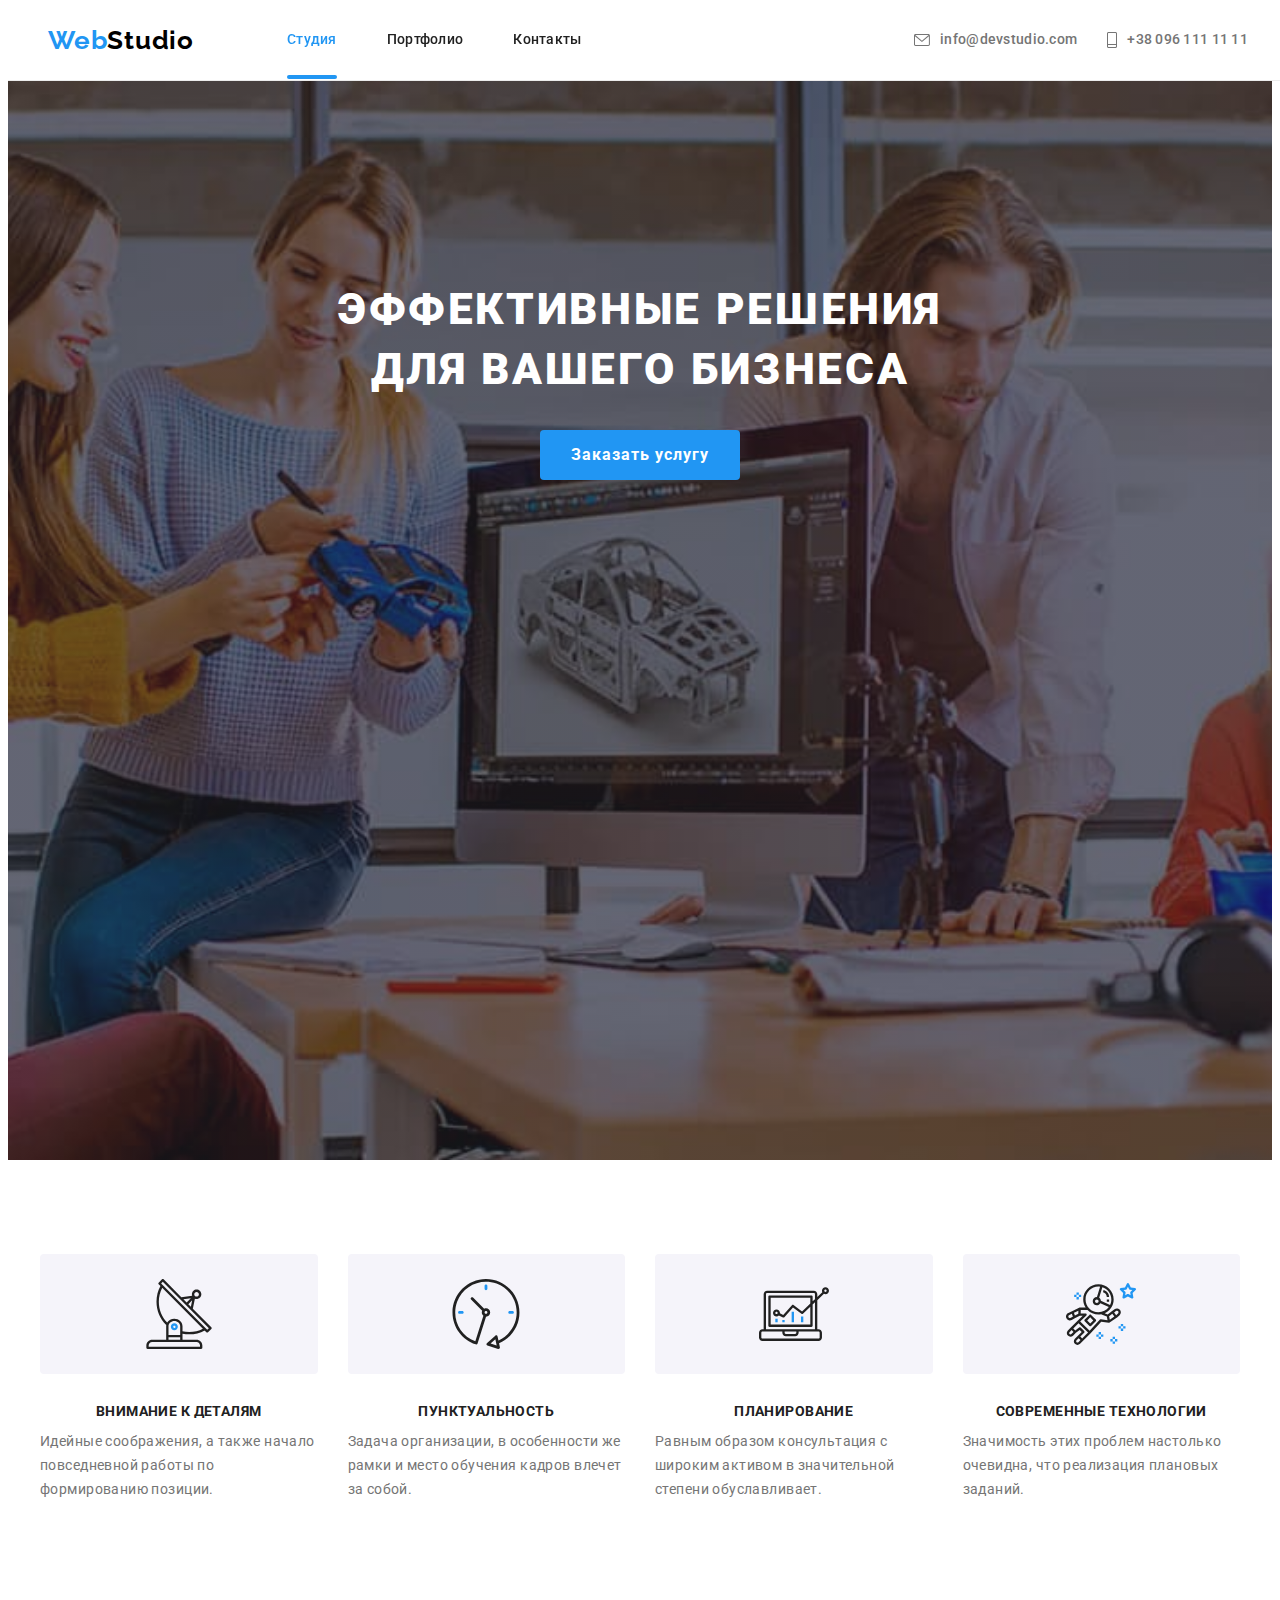
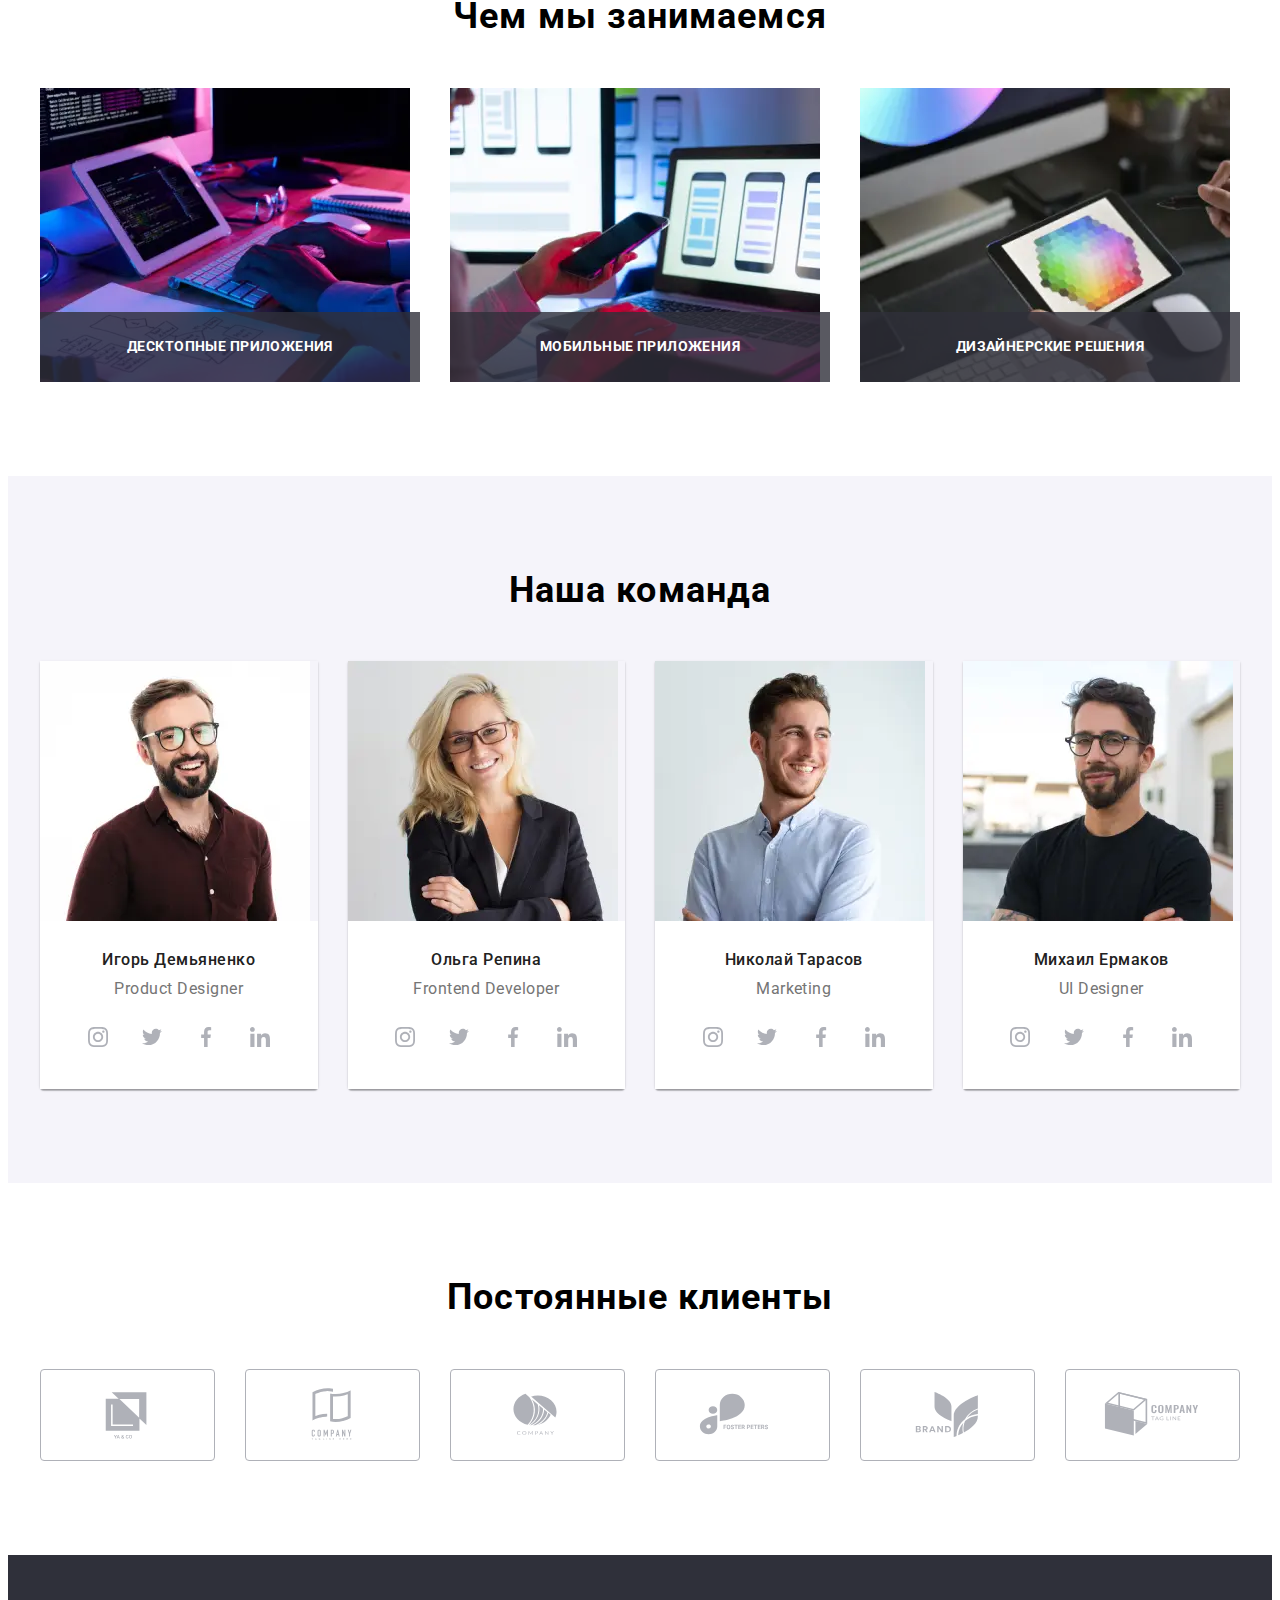
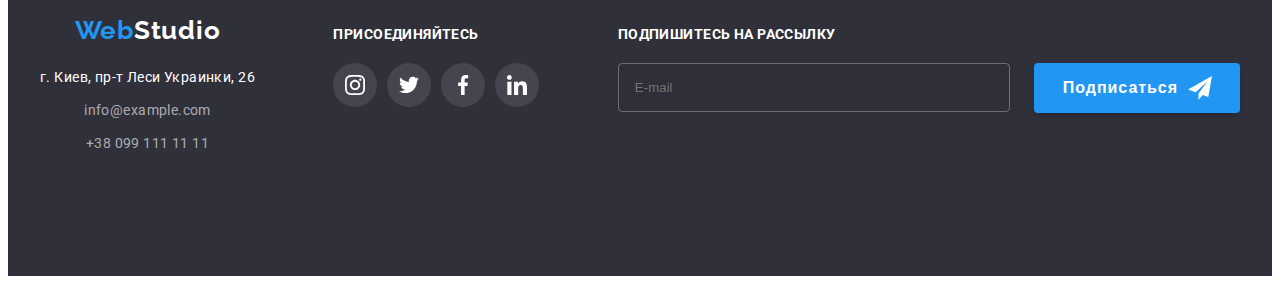
==== commit 2f754ad4: "делает адаптивную разметку" ====
--- a/index.html
+++ b/index.html
@@ -311,16 +311,61 @@
 
           <ul class="team-list-img list">
             <li class="team-list">
-              <img
-                src="./images-studio/productdesigner.jpg"
-                height="260"
-                width="270"
-                alt="Product Designer"
-              />
+              <picture>
+                <source
+                  media="(max-width:767px)"
+                  srcset="
+                    ./images-studio/team/team-1.webp    1x,
+                    ./images-studio/team/team-1@2x.webp 2x
+                  "
+                  type="image/webp"
+                />
+                <source
+                  media="(max-width:767px)"
+                  srcset="
+                    images-studio/team/team-1.jpg    1x,
+                    images-studio/team/team-1@2x.jpg 2x
+                  "
+                />
+
+                <source
+                  media="(max-width:1199px)"
+                  srcset="
+                    images-studio/team/team-1-tablet.webp    1x,
+                    images-studio/team/team-1-tablet@2x.webp 2x
+                  "
+                  type="image/webp"
+                />
+                <source
+                  media="(max-width:1199px)"
+                  srcset="
+                    images-studio/team/team-1-tablet.jpg    1x,
+                    images-studio/team/team-1-tablet@2x.jpg 2x
+                  "
+                />
+
+                <source
+                  media="(min-width:1200px)"
+                  srcset="
+                    images-studio/team/team-1-desktop.webp    1x,
+                    images-studio/team/team-1-desktop@2x.webp 2x
+                  "
+                  type="image/webp"
+                />
+                <source
+                  media="(min-width:1200px)"
+                  srcset="
+                    images-studio/team/team-1-desktop.jpg    1x,
+                    images-studio/team/team-1-desktop@2x.jpg 2x
+                  "
+                />
+                <img class="team-img" src="#" alt="Product Designer" />
+              </picture>
+
               <div class="block-team-text">
                 <h3 class="team-name">Игорь Демьяненко</h3>
                 <p lang="en" class="team-profession">Product Designer</p>
-                <ul class="team-social list social-list">
+                <ul class="team-social list">
                   <li class="social-item">
                     <a href="" class="social-link">
                       <svg class="icon-all" width="20" height="20">
@@ -365,16 +410,61 @@
             </li>
 
             <li class="team-list">
-              <img
-                src="./images-studio/frontdev.jpg"
-                height="260"
-                width="270"
-                alt="Frontend Developer"
-              />
+              <picture>
+                <source
+                  media="(max-width:767px)"
+                  srcset="
+                    ./images-studio/team/team-2.webp    1x,
+                    ./images-studio/team/team-2@2x.webp 2x
+                  "
+                  type="image/webp"
+                />
+                <source
+                  media="(max-width:767px)"
+                  srcset="
+                    images-studio/team/team-2.jpg    1x,
+                    images-studio/team/team-2@2x.jpg 2x
+                  "
+                />
+
+                <source
+                  media="(max-width:1199px)"
+                  srcset="
+                    images-studio/team/team-2-tablet.webp    1x,
+                    images-studio/team/team-2-tablet@2x.webp 2x
+                  "
+                  type="image/webp"
+                />
+                <source
+                  media="(max-width:1199px)"
+                  srcset="
+                    images-studio/team/team-2-tablet.jpg    1x,
+                    images-studio/team/team-2-tablet@2x.jpg 2x
+                  "
+                />
+
+                <source
+                  media="(min-width:1200px)"
+                  srcset="
+                    images-studio/team/team-2-desktop.webp    1x,
+                    images-studio/team/team-2-desktop@2x.webp 2x
+                  "
+                  type="image/webp"
+                />
+                <source
+                  media="(min-width:1200px)"
+                  srcset="
+                    images-studio/team/team-2-desktop.jpg    1x,
+                    images-studio/team/team-2-desktop@2x.jpg 2x
+                  "
+                />
+                <img class="team-img" src="#" alt="Frontend Developer" />
+              </picture>
+
               <div class="block-team-text">
                 <h3 class="team-name">Ольга Репина</h3>
                 <p lang="en" class="team-profession">Frontend Developer</p>
-                <ul class="team-social list social-list">
+                <ul class="team-social list">
                   <li class="social-item">
                     <a href="" class="social-link">
                       <svg class="icon-all" width="20" height="20">
@@ -419,16 +509,61 @@
             </li>
 
             <li class="team-list">
-              <img
-                src="./images-studio/marketing.jpg"
-                height="260"
-                width="270"
-                alt="Marketing"
-              />
+              <picture>
+                <source
+                  media="(max-width:767px)"
+                  srcset="
+                    ./images-studio/team/team-3.webp   1x,
+                    ./images-studio/team/team-3@2x.webp 2x
+                  "
+                  type="image/webp"
+                />
+                <source
+                  media="(max-width:767px)"
+                  srcset="
+                    images-studio/team/team-3.jpg    1x,
+                    images-studio/team/team-3@2x.jpg 2x
+                  "
+                />
+
+                <source
+                  media="(max-width:1199px)"
+                  srcset="
+                    images-studio/team/team-3-tablet.webp   1x,
+                    images-studio/team/team-3-tablet@2x.webp 2x
+                  "
+                  type="image/webp"
+                />
+                <source
+                  media="(max-width:1199px)"
+                  srcset="
+                    images-studio/team/team-3-tablet.jpg    1x,
+                    images-studio/team/team-3-tablet@2x.jpg 2x
+                  "
+                />
+
+                <source
+                  media="(min-width:1200px)"
+                  srcset="
+                    images-studio/team/team-3-desktop.webp    1x,
+                    images-studio/team/team-3-desktop@2x.webp 2x
+                  "
+                  type="image/webp"
+                />
+                <source
+                  media="(min-width:1200px)"
+                  srcset="
+                    images-studio/team/team-3-desktop.jpg   1x,
+                    images-studio/team/team-3-desktop@2x.jpg 2x
+                  "
+                />
+                <img class="team-img" src="#" alt="Marketing" />
+              </picture>
+
               <div class="block-team-text">
                 <h3 class="team-name">Николай Тарасов</h3>
                 <p lang="en" class="team-profession">Marketing</p>
-                <ul class="team-social list social-list">
+                <ul class="team-social list">
                   <li class="social-item">
                     <a href="" class="social-link">
                       <svg class="icon-all" width="20" height="20">
@@ -473,16 +608,61 @@
             </li>
 
             <li class="team-list">
-              <img
-                src="./images-studio/uidesigner.jpg"
-                height="260"
-                width="270"
-                alt="UI Designer"
-              />
+              <picture>
+                <source
+                  media="(max-width:767px)"
+                  srcset="
+                    ./images-studio/team/team-4.webp    1x,
+                    ./images-studio/team/team-4@2x.webp 2x
+                  "
+                  type="image/webp"
+                />
+                <source
+                  media="(max-width:767px)"
+                  srcset="
+                    images-studio/team/team-4.jpg    1x,
+                    images-studio/team/team-4@2x.jpg 2x
+                  "
+                />
+
+                <source
+                  media="(max-width:1199px)"
+                  srcset="
+                    images-studio/team/team-4-tablet.webp    1x,
+                    images-studio/team/team-4-tablet@2x.webp 2x
+                  "
+                  type="image/webp"
+                />
+                <source
+                  media="(max-width:1199px)"
+                  srcset="
+                    images-studio/team/team-4-tablet.jpg    1x,
+                    images-studio/team/team-4-tablet@2x.jpg 2x
+                  "
+                />
+
+                <source
+                  media="(min-width:1200px)"
+                  srcset="
+                    images-studio/team/team-4-desktop.webp    1x,
+                    images-studio/team/team-4-desktop@2x.webp 2x
+                  "
+                  type="image/webp"
+                />
+                <source
+                  media="(min-width:1200px)"
+                  srcset="
+                    images-studio/team/team-4-desktop.jpg    1x,
+                    images-studio/team/team-4-desktop@2x.jpg 2x
+                  "
+                />
+                <img class="team-img" src="#" alt="UI Designer" />
+              </picture>
+
               <div class="block-team-text">
                 <h3 class="team-name">Михаил Ермаков</h3>
                 <p lang="en" class="team-profession">UI Designer</p>
-                <ul class="team-social list social-list">
+                <ul class="team-social list">
                   <li class="social-item">
                     <a href="" class="social-link">
                       <svg class="icon-all" width="20" height="20">
@@ -530,7 +710,7 @@
       </section>
 
       <!-- ПОСТОЯННЫЕ КЛИЕНТЫ -->
-      <!-- <section class="section">
+    <section class="section">
 				<div class="container">
 					<h2 class="section-title clients-title">Постоянные клиенты</h2>
 					<ul class="clients-list list">
@@ -578,7 +758,7 @@
 						</li>
 					</ul>
 				</div>
-			</section> -->
+			</section>
     </main>
 
     <!-- ФУТЕР-->
--- a/css/main.min.css
+++ b/css/main.min.css
@@ -1,2 +1,2 @@
-:root{--header-color: #212121;--background-second-text-color: #ffffff;--logo-dark-color: #000000;--logo-white-color: #ffffff;--color-text-hover: #ffffff;--paragraph-text-color: #757575;--background-color: #2f303a;--icon-bg-background-color: #f5f4fa;--accent-text-color: #2196f3;--focus-color-btn: #188ce8;--gradient-color: rgba(47, 48, 58, 0.4);--second-icon-color: #afb1b8;--icon-color: #757575;--bg-color-footer: rgba(255, 255, 255, 0.1);--animation-time: cubic-bezier(0.4, 0, 0.2, 1);--time: 250ms}.visually-hidden{position:absolute;white-space:nowrap;width:1px;height:1px;overflow:hidden;border:0;padding:0;clip:rect(0, 0, 0, 0);clip-path:inset(50%);margin:-1px}body{font-family:"Roboto", sans-serif;font-size:14px;font-style:normal;font-weight:400;line-height:1.71;background-color:var(--background-second-text-color)}@media screen and (min-width: 320px){body{overflow-x:hidden}}h1,h2,h3,p{margin:0;padding:0}ul{margin:0;padding:0}img{display:block;max-width:100%;height:auto}.list{list-style:none}.link{text-decoration:none;color:inherit}.container{padding-left:15px;padding-right:15px;margin-left:auto;margin-right:auto}@media screen and (min-width: 480px){.container{width:480px}}@media screen and (min-width: 768px){.container{width:768px}}@media screen and (min-width: 1200px){.container{width:1200px}}.section{padding-top:60px;padding-bottom:60px}@media screen and (min-width: 1200px){.section{padding-top:94px;padding-bottom:94px}}.logo{font-family:"Raleway", sans-serif;font-weight:700;text-decoration:none;font-size:24px;line-height:1.16;letter-spacing:0.03em}@media screen and (min-width: 1200px){.logo{font-size:26px;line-height:1.19}}.dark{color:var(--logo-dark-color)}.logo.dark{margin-right:93px}.logo .first-part{color:var(--accent-text-color)}.white{color:var(--logo-white-color)}.logo.white{display:block;margin-bottom:20px;text-align:center}.site-nav{display:flex;color:var(--header-color);transition:color var(--time) var(--animation-time)}.site-nav:hover,.site-nav:focus{color:var(--accent-text-color)}.site-nav .link.current{color:var(--accent-text-color)}.site-nav .link.current::after{content:'';width:100%;position:absolute;height:4px;border-radius:2px;bottom:-34px;display:block;background:var(--accent-text-color)}.section-title{margin-bottom:30px;text-align:center;font-weight:700;font-size:28px;line-height:1.17;letter-spacing:0.03em;color:var(--title-color)}@media screen and (min-width: 1200px){.section-title{margin-bottom:50px;font-size:36px;line-height:1.16}}.icon-all{fill:var(--second-icon-color);transition:fill var(--time) var(--animation-time)}.icon-bg{display:flex;justify-content:center;align-items:center;margin-bottom:30px;width:100%;padding-top:25px;padding-bottom:25px;background:var(--icon-bg-background-color);border-radius:4px}.social-list{display:flex;align-items:center;justify-content:center;margin-bottom:60px}.social-item{width:44px;height:44px}.social-item:not(:last-child){margin-right:10px}.social-link{color:var(--background-second-text-color);width:100%;height:100%;border-radius:50%;display:flex;align-items:center;justify-content:center;transition:background-color var(--time) var(--animation-time)}.social-link:focus,.social-link:hover{background-color:var(--accent-text-color)}.social-link:focus .icon-all,.social-link:hover .icon-all{fill:currentColor}.backdrop{position:fixed;top:0;width:100vw;height:100vh;background:rgba(0,0,0,0.2);opacity:1;transition:opacity var(--time) var(--animation-time),visibility var(--time) var(--animation-time)}.backdrop.is-hidden{visibility:hidden;opacity:0;pointer-events:none}.backdrop.is-hidden .modal{transform:translate(-50%, -50%) scale(0.9)}.modal{position:absolute;width:calc(100% - 30px);transform:translate(-50%, -50%) scale(1);transition:transform var(--time) var(--animation-time);top:50%;left:50%;padding:40px;background-color:#ffffff;box-shadow:0px 1px 3px rgba(0,0,0,0.12),0px 1px 1px rgba(0,0,0,0.14),0px 2px 1px rgba(0,0,0,0.2);border-radius:4px}@media screen and (min-width: 480px){.modal{width:450px}}@media screen and (min-width: 1200px){.modal{width:528px}}.btn-modal{background:#ffffff;border:1px solid rgba(0,0,0,0.1);box-sizing:border-box;border-radius:50%;width:30px;height:30px;position:absolute;top:10px;right:10px;display:flex;align-items:center;justify-content:center;cursor:pointer;color:#000000;transition:color var(--time) var(--animation-time)}.btn-modal:hover,.btn-modal:focus{color:var(--accent-text-color)}.modal-icon{fill:currentColor}.modal-form{display:flex;flex-direction:column}.modal-frm-head{margin-bottom:12px;font-weight:700;font-size:20px;line-height:1.15;text-align:center;letter-spacing:0.03em;color:var(--header-color)}@media screen and (min-width: 1200px){.modal-frm-head{line-height:1.15}}.modal-form-field{margin-bottom:10px;font-weight:400;font-size:12px;line-height:1.16;letter-spacing:0.01em;color:var(--paragraph-text-color)}.modal-style{width:100%;border:1px solid rgba(33,33,33,0.2);border-radius:4px;transition:border-color var(--time) var(--animation-time),box-shadow var(--time) var(--animation-time)}.modal-style:focus{outline:none;border-color:var(--accent-text-color)}.modal-form-block{position:relative;display:block;margin-top:4px}.modal-form-input{height:40px;padding-left:42px}.modal-frm-icon{position:absolute;top:50%;left:12px;transform:translateY(-50%);transition:fill var(--time) var(--animation-time),box-shadow var(--time) var(--animation-time)}.modal-style:focus+.modal-frm-icon{fill:var(--accent-text-color)}.modal-form-massage{margin-top:4px;margin-bottom:10px;padding:12px 16px;height:120px;resize:none}.modal-form-massage::placeholder{font-weight:400;font-size:14px;line-height:1.14;letter-spacing:0.01em;color:rgba(117,117,117,0.5)}.modal-frm-checkbox:checked+.modal-frm-checkbox-lbl::before{background:url(../images-studio/icon-check.svg);width:16px;height:15px}.modal-frm-checkbox:focus+.modal-frm-checkbox-lbl::before{outline:2px solid var(--accent-text-color)}.modal-frm-checkbox-lbl{display:flex;align-items:center;justify-content:center;margin-bottom:30px;font-size:12px;line-height:1.16;letter-spacing:0.03em;color:var(--paragraph-text-color)}.modal-frm-checkbox-lbl::before{content:"";display:block;width:16px;height:15px;margin-right:7px;background:url(../images-studio/icon-notchecked.svg);cursor:pointer}@media screen and (min-width: 1200px){.modal-frm-checkbox-lbl{font-size:14px;line-height:1.71}}@media screen and (max-width: 479px){.modal-frm-checkbox-lbl{flex-wrap:wrap;justify-content:flex-start}}.link-accept-police{color:var(--accent-text-color)}.modal-form-button{align-self:center;border:none;padding:10px 55px;font-family:inherit;font-weight:700;font-size:16px;line-height:1.88;text-align:center;letter-spacing:0.06em;cursor:pointer;border-radius:4px;color:var(--background-second-text-color);background-color:var(--accent-text-color);transition:background-color var(--time) var(--animation-time),box-shadow var(--time) var(--animation-time)}.modal-form-button:focus,.modal-form-button:hover{background-color:var(--focus-color-btn);box-shadow:0px 4px 4px rgba(0,0,0,0.15)}.header{position:fixed;top:0;width:100vw;margin-left:auto;margin-right:auto;z-index:3;background-color:var(--background-second-text-color);padding-top:24px;padding-bottom:25px;border-bottom:1px solid #ececec}@media screen and (min-width: 768px){.header{padding-top:21px;padding-bottom:21px}}@media screen and (min-width: 1200px){.header{padding-top:0;padding-bottom:0}}.header__container{display:flex;align-items:center;justify-content:space-between}.nav{display:flex;align-items:center}@media screen and (min-width: 768px){.header__logo{margin-right:88px}}@media screen and (min-width: 1200px){.header__logo{margin-right:93px}}.nav__menu-list{display:flex}@media screen and (max-width: 767px){.nav__menu-list{display:none}}.nav__menu-item:not(:last-child){margin-right:50px}@media screen and (max-width: 767px){.nav__menu-item:not(:last-child){margin-bottom:32px}}.nav__menu-link{color:var(--header-color);position:relative;transition:color var(--time) var(--animation-time);padding-bottom:32px;padding-top:32px}.nav__menu-link.current::after{content:"";position:absolute;bottom:0;display:block;width:100%;height:4px;border-radius:2px;background-color:var(--accent-text-color)}.nav__menu-link:hover,.nav__menu-link:focus{color:var(--accent-text-color)}@media screen and (max-width: 767px){.nav__menu-link .nav__menu-link::after{display:none}}.current{color:var(--accent-text-color)}.header__contact-list{display:flex;flex-direction:column;margin-left:auto}@media screen and (max-width: 767px){.header__contact-list{display:none}}@media screen and (min-width: 1200px){.header__contact-list{display:flex;flex-direction:row;justify-content:center;align-items:center}}@media screen and (max-width: 1199px){.header__contact-list .header__contact-item:not(:last-child){margin-bottom:10px}}@media screen and (min-width: 1200px){.header__contact-list .header__contact-item:not(:last-child){margin-right:30px}}.header__contact-item{display:flex;align-items:center}@media screen and (max-width: 1199px){.header__contact-item{font-size:12px;line-height:1.17}}.header__mail,.header__tel{display:flex;align-items:center;padding-bottom:32px;padding-top:32px;color:var(--icon-color);transition:color var(--time) var(--animation-time)}.header__mail:hover,.header__mail:focus,.header__tel:hover,.header__tel:focus{color:var(--accent-text-color)}@media screen and (max-width: 1199px){.header__mail,.header__tel{padding-bottom:0;padding-top:0}}.icon{margin-right:10px;fill:var(--icon-color)}.header__mail-icon{height:10px;width:16px;fill:currentColor}@media screen and (min-width: 1200px){.header__mail-icon{height:12px}}.header__tel-icon{height:14px;width:10px;fill:currentColor}@media screen and (min-width: 1200px){.header__tel-icon{height:16px}}.burger-btn{background-color:transparent;cursor:pointer;padding:0;line-height:0;border:none;transition:color var(--time) var(--animation-time)}.burger-btn:hover{color:var(--accent-text-color)}.burger-btn:focus{color:var(--accent-text-color)}@media screen and (min-width: 768px){.burger-btn{display:none}}.mobile-menu{display:flex;flex-direction:column;justify-content:space-between;position:fixed;z-index:100;top:0;left:0;width:100vw;height:100vh;padding:48px 40px;background-color:var(--background-second-text-color);opacity:0;visibility:hidden;pointer-events:none;transition:opacity var(--time) var(--animation-time),visibility var(--time) var(--animation-time)}.mobile-menu.is-open{opacity:1;visibility:visible;pointer-events:all}@media screen and (min-width: 768px){.mobile-menu{display:none}}.close-btn{position:absolute;top:10px;right:15px;background-color:transparent;cursor:pointer;padding:0;line-height:0;border:none;color:var(--header-color);transition:color var(--time) var(--animation-time)}.close-btn:hover{color:var(--accent-text-color)}.close-btn:focus{color:var(--accent-text-color)}.burger-icon,.close-btn-icon{fill:currentColor}.mobile-contact-list{margin-bottom:64px}.menu__contact-item:not(:last-child){margin-bottom:32px}.contact-tel{font-size:34px;line-height:1.17;letter-spacing:0.02em;color:var(--accent-text-color)}@media screen and (max-width: 479px){.contact-tel{font-size:8vw}}.contact-mail{font-weight:500;font-size:24px;line-height:1.16;letter-spacing:0.02em;color:var(--paragraph-text-color);transition:color var(--time) var(--animation-time)}@media screen and (max-width: 479px){.contact-mail{font-size:8vw}}.contact-mail:hover{color:var(--accent-text-color)}.contact-mail:focus{color:var(--accent-text-color)}.menu{font-weight:500;line-height:1.14;letter-spacing:0.02em}@media screen and (max-width: 767px){.menu{font-size:40px;line-height:1.17}}.menu-social{display:flex}@media screen and (max-width: 479px){.menu-social{flex-wrap:wrap}}.menu-social-item:not(:last-child){border-right:1px solid rgba(33,33,33,0.2)}.menu-social-item:not(:last-child){padding-right:10px}.menu-social-item:not(:first-child){padding-left:10px}.menu-social-link{font-weight:500;font-size:18px;line-height:1.22;letter-spacing:0.02em;color:var(--accent-text-color)}@media screen and (max-width: 479px){.menu-social-link{font-size:3vw}}.hero{text-align:center;max-width:480px;height:400px;margin-top:80px;margin-left:auto;margin-right:auto;padding-top:118px;padding-bottom:118px;background-color:var(--background-color);background-image:linear-gradient(var(--gradient-color), var(--gradient-color)),url(../images-studio/hero/mobile/mobile.jpeg);background-repeat:no-repeat;background-size:cover;background-position:center}@media (min-device-pixel-ratio: 2), (min-resolution: 192dpi), (min-resolution: 2dppx){.hero{background-image:linear-gradient(rgba(47,48,58,0.4), rgba(47,48,58,0.4)),url(../images-studio/hero/mobile/mobile@2x.jpeg)}}@media screen and (min-width: 481px){.hero{max-width:768px;background-image:linear-gradient(to right, var(--gradient-color), var(--gradient-color)),url(../images-studio/hero/tablet/tablet.jpeg)}}@media screen and (min-width: 481px) and (min-device-pixel-ratio: 2), screen and (min-width: 481px) and (min-resolution: 192dpi), screen and (min-width: 481px) and (min-resolution: 2dppx){.hero{background-image:linear-gradient(rgba(47,48,58,0.4), rgba(47,48,58,0.4)),url(../images-studio/hero/tablet/tablet@2x.jpeg)}}@media screen and (min-width: 769px){.hero{max-width:1600px;background-image:linear-gradient(to right, var(--gradient-color), var(--gradient-color)),url(../images-studio/hero/desktop/desktop.jpeg)}}@media screen and (min-width: 769px) and (min-device-pixel-ratio: 2), screen and (min-width: 769px) and (min-resolution: 192dpi), screen and (min-width: 769px) and (min-resolution: 2dppx){.hero{background-image:linear-gradient(rgba(47,48,58,0.4), rgba(47,48,58,0.4)),url(../images-studio/hero/desktop/desktop@2x.jpeg)}}@media screen and (min-width: 1200px){.hero{max-width:1600px;height:600px;padding-top:200px;padding-bottom:280px;background-image:linear-gradient(to right, var(--gradient-color), var(--gradient-color)),url(../images-studio/hero/desktop/desktop.jpeg)}}@media screen and (min-width: 1200px) and (min-device-pixel-ratio: 2), screen and (min-width: 1200px) and (min-resolution: 192dpi), screen and (min-width: 1200px) and (min-resolution: 2dppx){.hero{background-image:linear-gradient(rgba(47,48,58,0.4), rgba(47,48,58,0.4)),url(../images-studio/hero/desktop/desktop@2x.jpeg)}}.section-hero-container{margin:0 auto}@media screen and (min-width: 768px){.section-hero-container{width:360px}}@media screen and (min-width: 1200px){.section-hero-container{width:696px}}.hero-text{text-align:center;margin-bottom:30px;font-weight:900;font-size:26px;line-height:1.62;letter-spacing:0.06em;text-transform:uppercase;color:var(--background-second-text-color)}@media screen and (min-width: 1200px){.hero-text{font-size:44px;line-height:1.36}}.hero-btn{display:flex;justify-content:center;align-items:center;margin:0 auto;height:50px;min-width:200px;border:none;border-radius:4px;font-family:inherit;font-weight:700;font-size:16px;line-height:1.88;text-align:center;letter-spacing:0.06em;cursor:pointer;color:var(--background-second-text-color);background-color:var(--accent-text-color);transform:background-color var(--time) var(--animation-time)}.hero-btn:focus,.hero-btn:hover{background-color:var(--focus-color-btn)}@media screen and (min-width: 768px){.about-section{display:flex;flex-wrap:wrap;margin:-15px}}@media screen and (max-width: 767px){.about-list:not(:last-child){margin-bottom:30px}}@media screen and (min-width: 768px){.about-list{width:calc((100% - 4 * 15px) / 2);margin:15px}}@media screen and (min-width: 1200px){.about-list{width:calc((100% - 8 * 15px) / 4);margin:15px}}.about-list-title{margin-left:auto;margin-right:auto;margin-bottom:10px;font-size:14px;font-weight:bold;line-height:1.14;text-transform:uppercase;letter-spacing:0.03em;text-align:center;color:var(--header-color)}.about-list-text{letter-spacing:0.03em;color:var(--paragraph-text-color)}.work-section{padding-top:0}@media screen and (max-width: 1199px){.work-section{display:none}}.about-work{display:flex;margin-left:-30px}.work-img-list{flex-basis:calc(100% / 3 - 30px);margin-left:30px;position:relative}.about-work-block{position:absolute;bottom:0;width:100%;height:70px;display:flex;justify-content:center;align-items:center;background:rgba(47,48,58,0.8)}.about-work-text{font-weight:700;line-height:1.14;text-align:center;letter-spacing:0.03em;text-transform:uppercase;color:var(--background-second-text-color)}.team{background:var(--icon-bg-background-color)}.team-title{margin-bottom:50px}.team-list-img{display:flex;flex-wrap:wrap;margin-left:-30px;margin-bottom:-30px}.team-list{flex-basis:calc((100% - 4 * 30px) / 4);margin-left:30px;margin-bottom:30px}.block-team-text{padding:30px 30px;background:#ffffff;box-shadow:0px 1px 3px rgba(0,0,0,0.12),0px 1px 1px rgba(0,0,0,0.14),0px 2px 1px rgba(0,0,0,0.2);border-radius:0px 0px 4px 4px}.team-name{margin-bottom:10px;font-weight:500;font-size:16px;line-height:1.18;text-align:center;letter-spacing:0.03em;color:var(--header-color)}.team-profession{margin-bottom:16px;font-size:16px;line-height:1.18;text-align:center;letter-spacing:0.03em;color:var(--paragraph-text-color)}.clients-title{margin-bottom:50px}.clients-list{display:flex}.clients-item:not(:last-child){margin-right:30px}.clients-link{color:var(--icon-color);box-sizing:border-box;border:1px solid var(--second-icon-color);border-radius:4px;width:170px;height:92px;display:flex;align-items:center;justify-content:center;transition:border var(--time) var(--animation-time)}.clients-link:hover,.clients-link:focus{border-color:var(--accent-text-color)}.clients-link:hover .clients-icon,.clients-link:focus .clients-icon{fill:var(--accent-text-color)}.footer{padding-top:60px;padding-bottom:60px;background-color:var(--background-color)}.footer-flex{display:flex;flex-direction:column}@media screen and (min-width: 768px){.footer-flex{flex-wrap:wrap;justify-content:space-around;flex-direction:row}}@media screen and (min-width: 1200px){.footer-flex{align-items:baseline;justify-content:space-between}}.style-footer:not(:last-child){margin-bottom:9px}.contact-footer{font-style:normal;font-weight:400;font-size:14px;line-height:1.71;letter-spacing:0.03em;color:rgba(255,255,255,0.6);transition:color var(--time) var(--color-text-hover)}.contact-footer:hover,.contact-footer:active,.contact-footer:focus{color:var(--accent-text-color)}.adress-block{display:block;font-style:normal;text-align:center;margin-bottom:60px}.adress{color:var(--background-second-text-color)}.social-text{text-align:center;margin-bottom:20px;font-weight:700;line-height:1.14;letter-spacing:0.03em;text-transform:uppercase;color:var(--background-second-text-color)}@media screen and (min-width: 1200px){.social-text{text-align:left}}.icon-footer{fill:#ffffff;transition:background-color var(--time) var(--animation-time)}.bg-footer{background:var(--bg-color-footer)}.form-subscribe{flex-direction:column}@media screen and (min-width: 1200px){.form-subscribe{display:flex;flex-direction:row;justify-content:flex-start}}.subscribe-label{margin-right:12px}.subscribe-input{padding:16px;margin-bottom:20px;width:100%;border:1px solid rgba(255,255,255,0.3);background-color:transparent;filter:drop-shadow(0px 4px 4px rgba(0,0,0,0.15));border-radius:4px;cursor:pointer;transition:border-color var(--time) var(--animation-time)}.subscribe-input:hover,.subscribe-input:focus{color:var(--color-text-hover);border-color:var(--accent-text-color)}@media screen and (min-width: 768px){.subscribe-input{width:450px}}@media screen and (min-width: 1200px){.subscribe-input{width:358px;margin-bottom:0;margin-right:12px}}.subscribe-button{display:flex;justify-content:center;align-items:center;margin-right:auto;margin-left:auto;padding:10px 28px 10px 29px;border:none;border-radius:4px;min-width:200px;font-weight:700;font-size:16px;line-height:1.88;letter-spacing:0.06em;background-color:var(--accent-text-color);color:var(--background-second-text-color);cursor:pointer;box-shadow:0px 4px 4px rgba(0,0,0,0.15);transition:background-color var(--time) var(--animation-time),box-shadow var(--time) var(--animation-time)}.subscribe-button:hover,.subscribe-button:focus{background-color:var(--focus-color-btn)}.subscribe-icon{fill:var(--background-second-text-color);margin-left:10px;width:24px;height:24px}.section-potfolio{padding-top:94px;padding-bottom:94px}.btn-list-portfolio{display:flex;justify-content:center;margin-bottom:34px}.style-btn:not(:last-child){margin-right:8px}.btn-portfolio{padding:6px 22px;border:none;border-radius:4px;font-weight:500;font-size:16px;line-height:1.62;cursor:pointer;text-align:center;letter-spacing:0.03em;color:var(--header-color);transition:color var(--time) var(--animation-time),background-color var(--time) var(--animation-time),box-shadow var(--time) var(--animation-time)}.btn-portfolio:hover,.btn-portfolio:focus,.btn-portfolio:active{box-shadow:0px 3px 1px rgba(0,0,0,0.1),0px 1px 2px rgba(0,0,0,0.08),0px 2px 2px rgba(0,0,0,0.12);border-radius:4px;color:var(--color-text-hover);background-color:var(--accent-text-color)}.block-example-portfolio{display:flex;flex-wrap:wrap;margin-left:-30px;margin-bottom:-30px}.example-portfolio-list{flex-basis:calc((100% - 6 * 30px) / 6);margin-left:30px;margin-bottom:30px}.hover-background{position:relative;overflow:hidden}.hover-overlay{position:absolute;top:0;left:0;width:100%;height:100%;background:rgba(33,150,243,0.9);transform:translateY(100%);transition:transform var(--time) cubic-bezier(0.4, 0, 0.2, 1)}.link-portfolio:hover .hover-overlay,.link-portfolio:focus .hover-overlay{transform:translateY(0)}.hover-text-portfolio{height:100%;padding:63px 24px;position:absolute;font-weight:normal;font-size:18px;line-height:1.56;letter-spacing:0.03em;color:var(--color-text-hover)}.link-portfolio:focus,.link-portfolio:hover{display:block;cursor:pointer;box-sizing:border-box;box-shadow:0px 1px 1px rgba(0,0,0,0.12),0px 4px 4px rgba(0,0,0,0.06),1px 4px 6px rgba(0,0,0,0.16)}.example-block-text{padding:20px 24px;border:1px solid #eeeeee}.example-portfolio-title{margin-bottom:4px;font-style:normal;font-weight:700;font-size:18px;line-height:2;letter-spacing:0.06em;color:var(--header-color)}.example-portfolio-text{font-size:16px;line-height:1.87;letter-spacing:0.03em;color:var(--paragraph-text-color)}
+:root{--header-color: #212121;--background-second-text-color: #ffffff;--logo-dark-color: #000000;--logo-white-color: #ffffff;--color-text-hover: #ffffff;--paragraph-text-color: #757575;--background-color: #2f303a;--icon-bg-background-color: #f5f4fa;--accent-text-color: #2196f3;--focus-color-btn: #188ce8;--gradient-color: rgba(47, 48, 58, 0.4);--second-icon-color: #afb1b8;--icon-color: #757575;--bg-color-footer: rgba(255, 255, 255, 0.1);--animation-time: cubic-bezier(0.4, 0, 0.2, 1);--time: 250ms}.visually-hidden{position:absolute;white-space:nowrap;width:1px;height:1px;overflow:hidden;border:0;padding:0;clip:rect(0, 0, 0, 0);clip-path:inset(50%);margin:-1px}body{font-family:"Roboto", sans-serif;font-size:14px;font-style:normal;font-weight:400;line-height:1.71;background-color:var(--background-second-text-color)}@media screen and (min-width: 320px){body{overflow-x:hidden}}h1,h2,h3,p{margin:0;padding:0}ul{margin:0;padding:0}img{display:block;max-width:100%;height:auto}.list{list-style:none}.link{text-decoration:none;color:inherit}.container{padding-left:15px;padding-right:15px;margin-left:auto;margin-right:auto}@media screen and (min-width: 480px){.container{width:480px}}@media screen and (min-width: 768px){.container{width:768px}}@media screen and (min-width: 1200px){.container{width:1200px}}.section{padding-top:60px;padding-bottom:60px}@media screen and (min-width: 1200px){.section{padding-top:94px;padding-bottom:94px}}.logo{font-family:"Raleway", sans-serif;font-weight:700;text-decoration:none;font-size:24px;line-height:1.16;letter-spacing:0.03em}@media screen and (min-width: 1200px){.logo{font-size:26px;line-height:1.19}}.dark{color:var(--logo-dark-color)}.logo.dark{margin-right:93px}.logo .first-part{color:var(--accent-text-color)}.white{color:var(--logo-white-color)}.logo.white{display:block;margin-bottom:20px;text-align:center}.site-nav{display:flex;color:var(--header-color);transition:color var(--time) var(--animation-time)}.site-nav:hover,.site-nav:focus{color:var(--accent-text-color)}.site-nav .link.current{color:var(--accent-text-color)}.site-nav .link.current::after{content:'';width:100%;position:absolute;height:4px;border-radius:2px;bottom:-34px;display:block;background:var(--accent-text-color)}.section-title{margin-bottom:30px;text-align:center;font-weight:700;font-size:28px;line-height:1.17;letter-spacing:0.03em;color:var(--title-color)}@media screen and (min-width: 1200px){.section-title{margin-bottom:50px;font-size:36px;line-height:1.16}}.icon-all{fill:var(--second-icon-color);transition:fill var(--time) var(--animation-time)}.icon-bg{display:flex;justify-content:center;align-items:center;margin-bottom:30px;width:100%;padding-top:25px;padding-bottom:25px;background:var(--icon-bg-background-color);border-radius:4px}.social-list{display:flex;align-items:center;justify-content:center;margin-bottom:60px}.social-item{width:44px;height:44px}.social-item:not(:last-child){margin-right:10px}.social-link{color:var(--background-second-text-color);width:100%;height:100%;border-radius:50%;display:flex;align-items:center;justify-content:center;transition:background-color var(--time) var(--animation-time)}.social-link:focus,.social-link:hover{background-color:var(--accent-text-color)}.social-link:focus .icon-all,.social-link:hover .icon-all{fill:currentColor}.backdrop{position:fixed;top:0;width:100vw;height:100vh;background:rgba(0,0,0,0.2);opacity:1;transition:opacity var(--time) var(--animation-time),visibility var(--time) var(--animation-time)}.backdrop.is-hidden{visibility:hidden;opacity:0;pointer-events:none}.backdrop.is-hidden .modal{transform:translate(-50%, -50%) scale(0.9)}.modal{position:absolute;width:calc(100% - 30px);transform:translate(-50%, -50%) scale(1);transition:transform var(--time) var(--animation-time);top:50%;left:50%;padding:40px;background-color:#ffffff;box-shadow:0px 1px 3px rgba(0,0,0,0.12),0px 1px 1px rgba(0,0,0,0.14),0px 2px 1px rgba(0,0,0,0.2);border-radius:4px}@media screen and (min-width: 480px){.modal{width:450px}}@media screen and (min-width: 1200px){.modal{width:528px}}.btn-modal{background:#ffffff;border:1px solid rgba(0,0,0,0.1);box-sizing:border-box;border-radius:50%;width:30px;height:30px;position:absolute;top:10px;right:10px;display:flex;align-items:center;justify-content:center;cursor:pointer;color:#000000;transition:color var(--time) var(--animation-time)}.btn-modal:hover,.btn-modal:focus{color:var(--accent-text-color)}.modal-icon{fill:currentColor}.modal-form{display:flex;flex-direction:column}.modal-frm-head{margin-bottom:12px;font-weight:700;font-size:20px;line-height:1.15;text-align:center;letter-spacing:0.03em;color:var(--header-color)}@media screen and (min-width: 1200px){.modal-frm-head{line-height:1.15}}.modal-form-field{margin-bottom:10px;font-weight:400;font-size:12px;line-height:1.16;letter-spacing:0.01em;color:var(--paragraph-text-color)}.modal-style{width:100%;border:1px solid rgba(33,33,33,0.2);border-radius:4px;transition:border-color var(--time) var(--animation-time),box-shadow var(--time) var(--animation-time)}.modal-style:focus{outline:none;border-color:var(--accent-text-color)}.modal-form-block{position:relative;display:block;margin-top:4px}.modal-form-input{height:40px;padding-left:42px}.modal-frm-icon{position:absolute;top:50%;left:12px;transform:translateY(-50%);transition:fill var(--time) var(--animation-time),box-shadow var(--time) var(--animation-time)}.modal-style:focus+.modal-frm-icon{fill:var(--accent-text-color)}.modal-form-massage{margin-top:4px;margin-bottom:10px;padding:12px 16px;height:120px;resize:none}.modal-form-massage::placeholder{font-weight:400;font-size:14px;line-height:1.14;letter-spacing:0.01em;color:rgba(117,117,117,0.5)}.modal-frm-checkbox:checked+.modal-frm-checkbox-lbl::before{background:url(../images-studio/icon-check.svg);width:16px;height:15px}.modal-frm-checkbox:focus+.modal-frm-checkbox-lbl::before{outline:2px solid var(--accent-text-color)}.modal-frm-checkbox-lbl{display:flex;align-items:center;justify-content:center;margin-bottom:30px;font-size:12px;line-height:1.16;letter-spacing:0.03em;color:var(--paragraph-text-color)}.modal-frm-checkbox-lbl::before{content:"";display:block;width:16px;height:15px;margin-right:7px;background:url(../images-studio/icon-notchecked.svg);cursor:pointer}@media screen and (min-width: 1200px){.modal-frm-checkbox-lbl{font-size:14px;line-height:1.71}}@media screen and (max-width: 479px){.modal-frm-checkbox-lbl{flex-wrap:wrap;justify-content:flex-start}}.link-accept-police{color:var(--accent-text-color)}.modal-form-button{align-self:center;border:none;padding:10px 55px;font-family:inherit;font-weight:700;font-size:16px;line-height:1.88;text-align:center;letter-spacing:0.06em;cursor:pointer;border-radius:4px;color:var(--background-second-text-color);background-color:var(--accent-text-color);transition:background-color var(--time) var(--animation-time),box-shadow var(--time) var(--animation-time)}.modal-form-button:focus,.modal-form-button:hover{background-color:var(--focus-color-btn);box-shadow:0px 4px 4px rgba(0,0,0,0.15)}.header{position:fixed;top:0;width:100vw;margin-left:auto;margin-right:auto;z-index:3;background-color:var(--background-second-text-color);padding-top:24px;padding-bottom:25px;border-bottom:1px solid #ececec}@media screen and (min-width: 768px){.header{padding-top:21px;padding-bottom:21px}}@media screen and (min-width: 1200px){.header{padding-top:0;padding-bottom:0}}.header__container{display:flex;align-items:center;justify-content:space-between}.nav{display:flex;align-items:center}@media screen and (min-width: 768px){.header__logo{margin-right:88px}}@media screen and (min-width: 1200px){.header__logo{margin-right:93px}}.nav__menu-list{display:flex}@media screen and (max-width: 767px){.nav__menu-list{display:none}}.nav__menu-item:not(:last-child){margin-right:50px}@media screen and (max-width: 767px){.nav__menu-item:not(:last-child){margin-bottom:32px}}.nav__menu-link{color:var(--header-color);position:relative;transition:color var(--time) var(--animation-time);padding-bottom:32px;padding-top:32px}.nav__menu-link.current::after{content:"";position:absolute;bottom:0;display:block;width:100%;height:4px;border-radius:2px;background-color:var(--accent-text-color)}.nav__menu-link:hover,.nav__menu-link:focus{color:var(--accent-text-color)}@media screen and (max-width: 767px){.nav__menu-link .nav__menu-link::after{display:none}}.current{color:var(--accent-text-color)}.header__contact-list{display:flex;flex-direction:column;margin-left:auto}@media screen and (max-width: 767px){.header__contact-list{display:none}}@media screen and (min-width: 1200px){.header__contact-list{display:flex;flex-direction:row;justify-content:center;align-items:center}}@media screen and (max-width: 1199px){.header__contact-list .header__contact-item:not(:last-child){margin-bottom:10px}}@media screen and (min-width: 1200px){.header__contact-list .header__contact-item:not(:last-child){margin-right:30px}}.header__contact-item{display:flex;align-items:center}@media screen and (max-width: 1199px){.header__contact-item{font-size:12px;line-height:1.17}}.header__mail,.header__tel{display:flex;align-items:center;padding-bottom:32px;padding-top:32px;color:var(--icon-color);transition:color var(--time) var(--animation-time)}.header__mail:hover,.header__mail:focus,.header__tel:hover,.header__tel:focus{color:var(--accent-text-color)}@media screen and (max-width: 1199px){.header__mail,.header__tel{padding-bottom:0;padding-top:0}}.icon{margin-right:10px;fill:var(--icon-color)}.header__mail-icon{height:10px;width:16px;fill:currentColor}@media screen and (min-width: 1200px){.header__mail-icon{height:12px}}.header__tel-icon{height:14px;width:10px;fill:currentColor}@media screen and (min-width: 1200px){.header__tel-icon{height:16px}}.burger-btn{background-color:transparent;cursor:pointer;padding:0;line-height:0;border:none;transition:color var(--time) var(--animation-time)}.burger-btn:hover{color:var(--accent-text-color)}.burger-btn:focus{color:var(--accent-text-color)}@media screen and (min-width: 768px){.burger-btn{display:none}}.mobile-menu{display:flex;flex-direction:column;justify-content:space-between;position:fixed;z-index:100;top:0;left:0;width:100vw;height:100vh;padding:48px 40px;background-color:var(--background-second-text-color);opacity:0;visibility:hidden;pointer-events:none;transition:opacity var(--time) var(--animation-time),visibility var(--time) var(--animation-time)}.mobile-menu.is-open{opacity:1;visibility:visible;pointer-events:all}@media screen and (min-width: 768px){.mobile-menu{display:none}}.close-btn{position:absolute;top:10px;right:15px;background-color:transparent;cursor:pointer;padding:0;line-height:0;border:none;color:var(--header-color);transition:color var(--time) var(--animation-time)}.close-btn:hover{color:var(--accent-text-color)}.close-btn:focus{color:var(--accent-text-color)}.burger-icon,.close-btn-icon{fill:currentColor}.mobile-contact-list{margin-bottom:64px}.menu__contact-item:not(:last-child){margin-bottom:32px}.contact-tel{font-size:34px;line-height:1.17;letter-spacing:0.02em;color:var(--accent-text-color)}@media screen and (max-width: 479px){.contact-tel{font-size:8vw}}.contact-mail{font-weight:500;font-size:24px;line-height:1.16;letter-spacing:0.02em;color:var(--paragraph-text-color);transition:color var(--time) var(--animation-time)}@media screen and (max-width: 479px){.contact-mail{font-size:8vw}}.contact-mail:hover{color:var(--accent-text-color)}.contact-mail:focus{color:var(--accent-text-color)}.menu{font-weight:500;line-height:1.14;letter-spacing:0.02em}@media screen and (max-width: 767px){.menu{font-size:40px;line-height:1.17}}.menu-social{display:flex}@media screen and (max-width: 479px){.menu-social{flex-wrap:wrap}}.menu-social-item:not(:last-child){border-right:1px solid rgba(33,33,33,0.2)}.menu-social-item:not(:last-child){padding-right:10px}.menu-social-item:not(:first-child){padding-left:10px}.menu-social-link{font-weight:500;font-size:18px;line-height:1.22;letter-spacing:0.02em;color:var(--accent-text-color)}@media screen and (max-width: 479px){.menu-social-link{font-size:3vw}}.hero{text-align:center;max-width:480px;height:400px;margin-top:80px;margin-left:auto;margin-right:auto;padding-top:118px;padding-bottom:118px;background-color:var(--background-color);background-image:linear-gradient(var(--gradient-color), var(--gradient-color)),url(../images-studio/hero/mobile/mobile.jpeg);background-repeat:no-repeat;background-size:cover;background-position:center}@media (min-device-pixel-ratio: 2), (min-resolution: 192dpi), (min-resolution: 2dppx){.hero{background-image:linear-gradient(rgba(47,48,58,0.4), rgba(47,48,58,0.4)),url(../images-studio/hero/mobile/mobile@2x.jpeg)}}@media screen and (min-width: 481px){.hero{max-width:768px;background-image:linear-gradient(to right, var(--gradient-color), var(--gradient-color)),url(../images-studio/hero/tablet/tablet.jpeg)}}@media screen and (min-width: 481px) and (min-device-pixel-ratio: 2), screen and (min-width: 481px) and (min-resolution: 192dpi), screen and (min-width: 481px) and (min-resolution: 2dppx){.hero{background-image:linear-gradient(rgba(47,48,58,0.4), rgba(47,48,58,0.4)),url(../images-studio/hero/tablet/tablet@2x.jpeg)}}@media screen and (min-width: 769px){.hero{max-width:1600px;background-image:linear-gradient(to right, var(--gradient-color), var(--gradient-color)),url(../images-studio/hero/desktop/desktop.jpeg)}}@media screen and (min-width: 769px) and (min-device-pixel-ratio: 2), screen and (min-width: 769px) and (min-resolution: 192dpi), screen and (min-width: 769px) and (min-resolution: 2dppx){.hero{background-image:linear-gradient(rgba(47,48,58,0.4), rgba(47,48,58,0.4)),url(../images-studio/hero/desktop/desktop@2x.jpeg)}}@media screen and (min-width: 1200px){.hero{max-width:1600px;height:600px;padding-top:200px;padding-bottom:280px;background-image:linear-gradient(to right, var(--gradient-color), var(--gradient-color)),url(../images-studio/hero/desktop/desktop.jpeg)}}@media screen and (min-width: 1200px) and (min-device-pixel-ratio: 2), screen and (min-width: 1200px) and (min-resolution: 192dpi), screen and (min-width: 1200px) and (min-resolution: 2dppx){.hero{background-image:linear-gradient(rgba(47,48,58,0.4), rgba(47,48,58,0.4)),url(../images-studio/hero/desktop/desktop@2x.jpeg)}}.section-hero-container{margin:0 auto}@media screen and (min-width: 768px){.section-hero-container{width:360px}}@media screen and (min-width: 1200px){.section-hero-container{width:696px}}.hero-text{text-align:center;margin-bottom:30px;font-weight:900;font-size:26px;line-height:1.62;letter-spacing:0.06em;text-transform:uppercase;color:var(--background-second-text-color)}@media screen and (min-width: 1200px){.hero-text{font-size:44px;line-height:1.36}}.hero-btn{display:flex;justify-content:center;align-items:center;margin:0 auto;height:50px;min-width:200px;border:none;border-radius:4px;font-family:inherit;font-weight:700;font-size:16px;line-height:1.88;text-align:center;letter-spacing:0.06em;cursor:pointer;color:var(--background-second-text-color);background-color:var(--accent-text-color);transform:background-color var(--time) var(--animation-time)}.hero-btn:focus,.hero-btn:hover{background-color:var(--focus-color-btn)}@media screen and (min-width: 768px){.about-section{display:flex;flex-wrap:wrap;margin:-15px}}@media screen and (max-width: 767px){.about-list:not(:last-child){margin-bottom:30px}}@media screen and (min-width: 768px){.about-list{width:calc((100% - 4 * 15px) / 2);margin:15px}}@media screen and (min-width: 1200px){.about-list{width:calc((100% - 8 * 15px) / 4);margin:15px}}.about-list-title{margin-left:auto;margin-right:auto;margin-bottom:10px;font-size:14px;font-weight:bold;line-height:1.14;text-transform:uppercase;letter-spacing:0.03em;text-align:center;color:var(--header-color)}.about-list-text{letter-spacing:0.03em;color:var(--paragraph-text-color)}.work-section{padding-top:0}@media screen and (max-width: 1199px){.work-section{display:none}}.about-work{display:flex;margin-left:-30px}.work-img-list{flex-basis:calc(100% / 3 - 30px);margin-left:30px;position:relative}.about-work-block{position:absolute;bottom:0;width:100%;height:70px;display:flex;justify-content:center;align-items:center;background:rgba(47,48,58,0.8)}.about-work-text{font-weight:700;line-height:1.14;text-align:center;letter-spacing:0.03em;text-transform:uppercase;color:var(--background-second-text-color)}.team{background:var(--icon-bg-background-color)}.team-title{margin-bottom:50px}@media screen and (min-width: 768px){.team-list-img{display:flex;flex-wrap:wrap;margin:-15px}}.team-list{box-shadow:0px 1px 3px rgba(0,0,0,0.12),0px 1px 1px rgba(0,0,0,0.14),0px 2px 1px rgba(0,0,0,0.2);border-radius:0px 0px 4px 4px}@media screen and (max-width: 767px){.team-list:not(:last-child){margin-bottom:30px}}@media screen and (min-width: 768px){.team-list{width:calc((100% - 4 * 15px) / 2);margin:15px}}@media screen and (min-width: 1200px){.team-list{width:calc((100% - 8 * 15px) / 4);margin:15px}}.team-img{align-items:center}.block-team-text{width:100%;padding-top:30px;padding-bottom:30px;background:var(--background-second-text-color)}.team-name{margin-bottom:10px;font-weight:500;font-size:16px;line-height:1.18;text-align:center;letter-spacing:0.03em;color:var(--header-color)}.team-profession{margin-bottom:16px;font-size:16px;line-height:1.18;text-align:center;letter-spacing:0.03em;color:var(--paragraph-text-color)}.team-social{display:flex;justify-content:center}.clients-title{margin-bottom:50px}.clients-list{margin:-15px}@media screen and (min-width: 299px){.clients-list{display:flex;flex-wrap:wrap}}.clients-item{margin:15px}@media screen and (max-width: 767px){.clients-item{flex-basis:calc((100% - 2 * 30px) / 2)}}@media screen and (min-width: 768px){.clients-item{flex-basis:calc((100% - 3 * 30px) / 3)}}@media screen and (min-width: 1200px){.clients-item{flex-basis:calc((100% - 6 * 30px) / 6)}}.clients-link{display:flex;align-items:center;justify-content:center;padding-top:15px;padding-bottom:15px;border:1px solid var(--second-icon-color);border-radius:4px;color:var(--icon-color);transition:border var(--time) var(--animation-time)}.clients-link:hover,.clients-link:focus{border-color:var(--accent-text-color)}.clients-link:hover .clients-icon,.clients-link:focus .clients-icon{width:106px;height:60px;fill:var(--accent-text-color)}.footer{padding-top:60px;padding-bottom:60px;background-color:var(--background-color)}.footer-flex{display:flex;flex-direction:column}@media screen and (min-width: 768px){.footer-flex{flex-wrap:wrap;justify-content:space-around;flex-direction:row}}@media screen and (min-width: 1200px){.footer-flex{align-items:baseline;justify-content:space-between}}.style-footer:not(:last-child){margin-bottom:9px}.contact-footer{font-style:normal;font-weight:400;font-size:14px;line-height:1.71;letter-spacing:0.03em;color:rgba(255,255,255,0.6);transition:color var(--time) var(--color-text-hover)}.contact-footer:hover,.contact-footer:active,.contact-footer:focus{color:var(--accent-text-color)}.adress-block{display:block;font-style:normal;text-align:center;margin-bottom:60px}.adress{color:var(--background-second-text-color)}.social-text{text-align:center;margin-bottom:20px;font-weight:700;line-height:1.14;letter-spacing:0.03em;text-transform:uppercase;color:var(--background-second-text-color)}@media screen and (min-width: 1200px){.social-text{text-align:left}}.icon-footer{fill:#ffffff;transition:background-color var(--time) var(--animation-time)}.bg-footer{background:var(--bg-color-footer)}.form-subscribe{flex-direction:column}@media screen and (min-width: 1200px){.form-subscribe{display:flex;flex-direction:row;justify-content:flex-start}}.subscribe-label{margin-right:12px}.subscribe-input{padding:16px;margin-bottom:20px;width:100%;border:1px solid rgba(255,255,255,0.3);background-color:transparent;filter:drop-shadow(0px 4px 4px rgba(0,0,0,0.15));border-radius:4px;cursor:pointer;transition:border-color var(--time) var(--animation-time)}.subscribe-input:hover,.subscribe-input:focus{color:var(--color-text-hover);border-color:var(--accent-text-color)}@media screen and (min-width: 768px){.subscribe-input{width:450px}}@media screen and (min-width: 1200px){.subscribe-input{width:358px;margin-bottom:0;margin-right:12px}}.subscribe-button{display:flex;justify-content:center;align-items:center;margin-right:auto;margin-left:auto;padding:10px 28px 10px 29px;border:none;border-radius:4px;min-width:200px;font-weight:700;font-size:16px;line-height:1.88;letter-spacing:0.06em;background-color:var(--accent-text-color);color:var(--background-second-text-color);cursor:pointer;box-shadow:0px 4px 4px rgba(0,0,0,0.15);transition:background-color var(--time) var(--animation-time),box-shadow var(--time) var(--animation-time)}.subscribe-button:hover,.subscribe-button:focus{background-color:var(--focus-color-btn)}.subscribe-icon{fill:var(--background-second-text-color);margin-left:10px;width:24px;height:24px}.section-potfolio{padding-top:94px;padding-bottom:94px}.btn-list-portfolio{display:flex;justify-content:center;margin-bottom:34px}.style-btn:not(:last-child){margin-right:8px}.btn-portfolio{padding:6px 22px;border:none;border-radius:4px;font-weight:500;font-size:16px;line-height:1.62;cursor:pointer;text-align:center;letter-spacing:0.03em;color:var(--header-color);transition:color var(--time) var(--animation-time),background-color var(--time) var(--animation-time),box-shadow var(--time) var(--animation-time)}.btn-portfolio:hover,.btn-portfolio:focus,.btn-portfolio:active{box-shadow:0px 3px 1px rgba(0,0,0,0.1),0px 1px 2px rgba(0,0,0,0.08),0px 2px 2px rgba(0,0,0,0.12);border-radius:4px;color:var(--color-text-hover);background-color:var(--accent-text-color)}.block-example-portfolio{display:flex;flex-wrap:wrap;margin-left:-30px;margin-bottom:-30px}.example-portfolio-list{flex-basis:calc((100% - 6 * 30px) / 6);margin-left:30px;margin-bottom:30px}.hover-background{position:relative;overflow:hidden}.hover-overlay{position:absolute;top:0;left:0;width:100%;height:100%;background:rgba(33,150,243,0.9);transform:translateY(100%);transition:transform var(--time) cubic-bezier(0.4, 0, 0.2, 1)}.link-portfolio:hover .hover-overlay,.link-portfolio:focus .hover-overlay{transform:translateY(0)}.hover-text-portfolio{height:100%;padding:63px 24px;position:absolute;font-weight:normal;font-size:18px;line-height:1.56;letter-spacing:0.03em;color:var(--color-text-hover)}.link-portfolio:focus,.link-portfolio:hover{display:block;cursor:pointer;box-sizing:border-box;box-shadow:0px 1px 1px rgba(0,0,0,0.12),0px 4px 4px rgba(0,0,0,0.06),1px 4px 6px rgba(0,0,0,0.16)}.example-block-text{padding:20px 24px;border:1px solid #eeeeee}.example-portfolio-title{margin-bottom:4px;font-style:normal;font-weight:700;font-size:18px;line-height:2;letter-spacing:0.06em;color:var(--header-color)}.example-portfolio-text{font-size:16px;line-height:1.87;letter-spacing:0.03em;color:var(--paragraph-text-color)}
 /*# sourceMappingURL=main.min.css.map */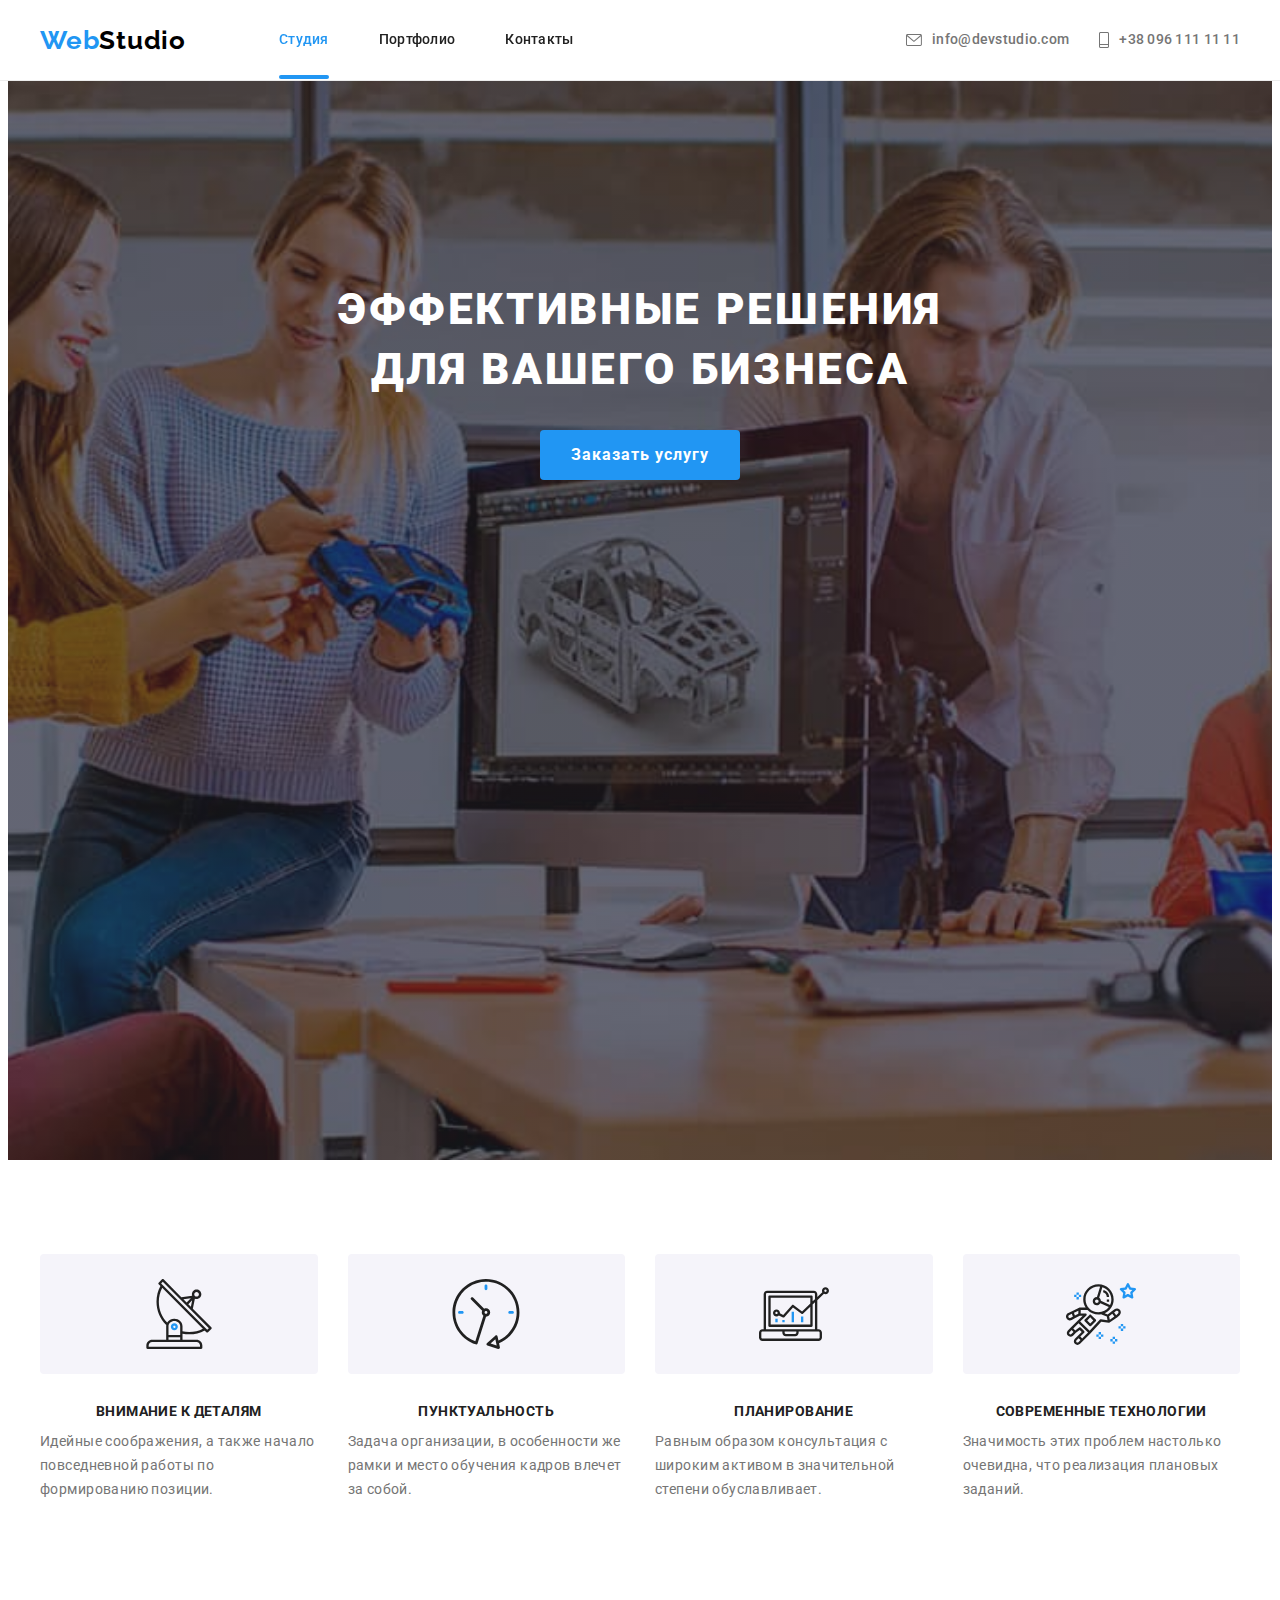
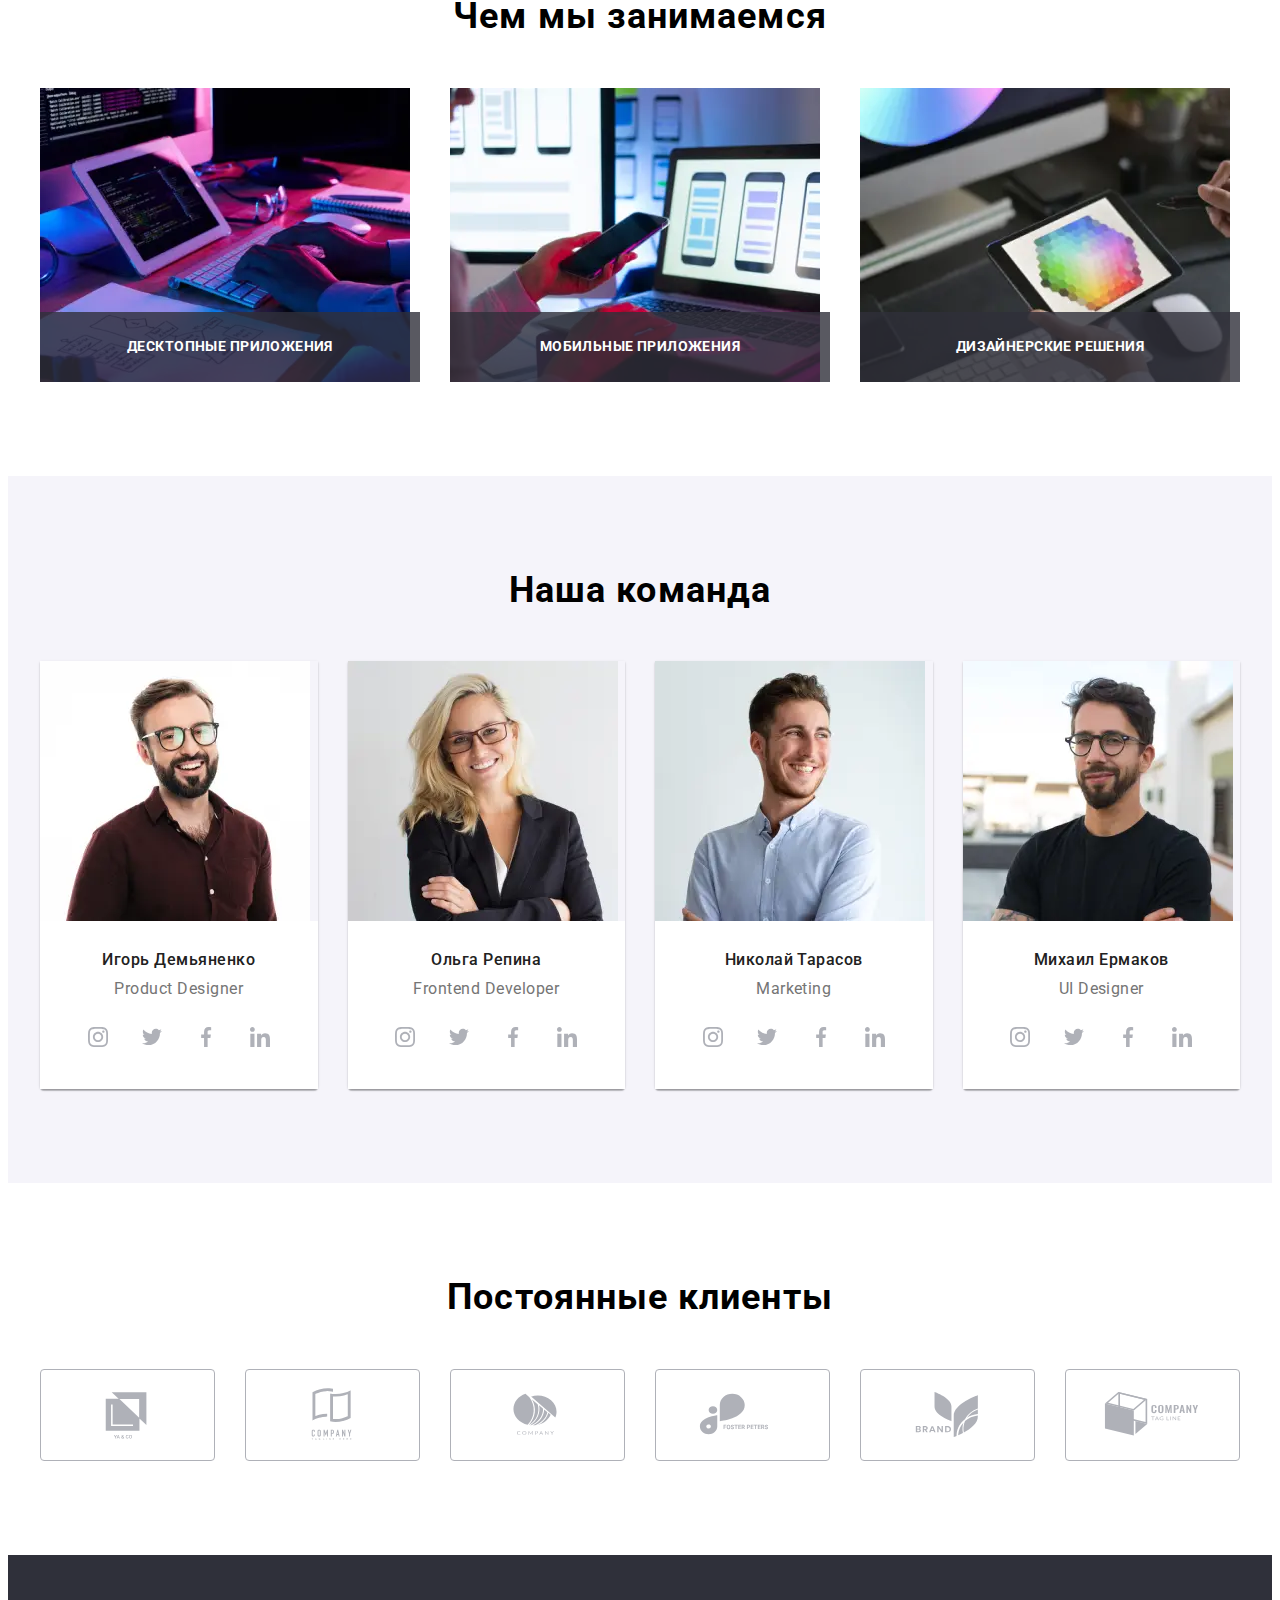
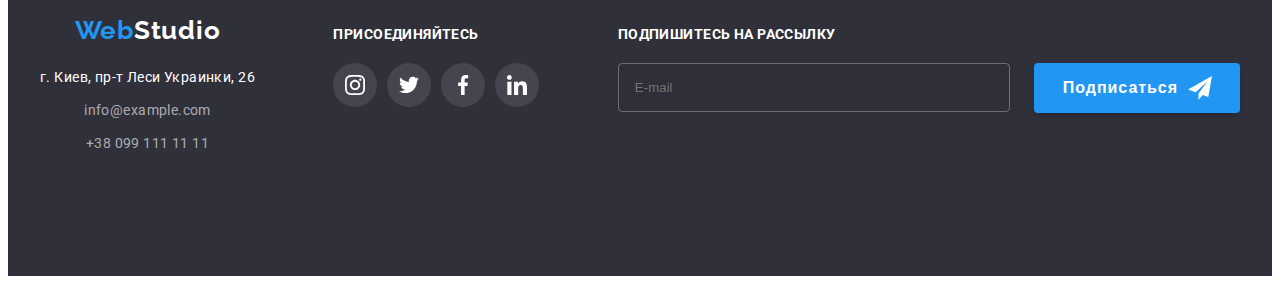
==== commit afe7dc8a: "final-version- 1" ====
--- a/index.html
+++ b/index.html
@@ -857,9 +857,9 @@
     </footer>
 
     <!-- МОДАЛКА -->
-    <!-- <div class="backdrop is-hidden" data-modal>
+     <div class="backdrop is-hidden" data-modal>
 			<div class="modal">
-				<button type="button" class="btn-modal" data-modal-close>
+				<button class="btn-modal" type="button"  data-modal-close>
 					<svg class="modal-icon" width="18" height="18">
 						<use href="./images-studio/icon.svg#icon-close"></use>
 					</svg>
@@ -936,9 +936,9 @@
 					<button class="modal-form-button" type="submit">Отправить</button>
 				</form>
 			</div>
-		</div> -->
-
-    <!-- <script src="./js/modal.js"></script> -->
+		</div> 
+
+    <script src="./js/modal.js"></script>
     <script src="./js/menu.js"></script>
   </body>
 </html>
--- a/css/main.min.css
+++ b/css/main.min.css
@@ -1,2 +1,2 @@
-:root{--header-color: #212121;--background-second-text-color: #ffffff;--logo-dark-color: #000000;--logo-white-color: #ffffff;--color-text-hover: #ffffff;--paragraph-text-color: #757575;--background-color: #2f303a;--icon-bg-background-color: #f5f4fa;--accent-text-color: #2196f3;--focus-color-btn: #188ce8;--gradient-color: rgba(47, 48, 58, 0.4);--second-icon-color: #afb1b8;--icon-color: #757575;--bg-color-footer: rgba(255, 255, 255, 0.1);--animation-time: cubic-bezier(0.4, 0, 0.2, 1);--time: 250ms}.visually-hidden{position:absolute;white-space:nowrap;width:1px;height:1px;overflow:hidden;border:0;padding:0;clip:rect(0, 0, 0, 0);clip-path:inset(50%);margin:-1px}body{font-family:"Roboto", sans-serif;font-size:14px;font-style:normal;font-weight:400;line-height:1.71;background-color:var(--background-second-text-color)}@media screen and (min-width: 320px){body{overflow-x:hidden}}h1,h2,h3,p{margin:0;padding:0}ul{margin:0;padding:0}img{display:block;max-width:100%;height:auto}.list{list-style:none}.link{text-decoration:none;color:inherit}.container{padding-left:15px;padding-right:15px;margin-left:auto;margin-right:auto}@media screen and (min-width: 480px){.container{width:480px}}@media screen and (min-width: 768px){.container{width:768px}}@media screen and (min-width: 1200px){.container{width:1200px}}.section{padding-top:60px;padding-bottom:60px}@media screen and (min-width: 1200px){.section{padding-top:94px;padding-bottom:94px}}.logo{font-family:"Raleway", sans-serif;font-weight:700;text-decoration:none;font-size:24px;line-height:1.16;letter-spacing:0.03em}@media screen and (min-width: 1200px){.logo{font-size:26px;line-height:1.19}}.dark{color:var(--logo-dark-color)}.logo.dark{margin-right:93px}.logo .first-part{color:var(--accent-text-color)}.white{color:var(--logo-white-color)}.logo.white{display:block;margin-bottom:20px;text-align:center}.site-nav{display:flex;color:var(--header-color);transition:color var(--time) var(--animation-time)}.site-nav:hover,.site-nav:focus{color:var(--accent-text-color)}.site-nav .link.current{color:var(--accent-text-color)}.site-nav .link.current::after{content:'';width:100%;position:absolute;height:4px;border-radius:2px;bottom:-34px;display:block;background:var(--accent-text-color)}.section-title{margin-bottom:30px;text-align:center;font-weight:700;font-size:28px;line-height:1.17;letter-spacing:0.03em;color:var(--title-color)}@media screen and (min-width: 1200px){.section-title{margin-bottom:50px;font-size:36px;line-height:1.16}}.icon-all{fill:var(--second-icon-color);transition:fill var(--time) var(--animation-time)}.icon-bg{display:flex;justify-content:center;align-items:center;margin-bottom:30px;width:100%;padding-top:25px;padding-bottom:25px;background:var(--icon-bg-background-color);border-radius:4px}.social-list{display:flex;align-items:center;justify-content:center;margin-bottom:60px}.social-item{width:44px;height:44px}.social-item:not(:last-child){margin-right:10px}.social-link{color:var(--background-second-text-color);width:100%;height:100%;border-radius:50%;display:flex;align-items:center;justify-content:center;transition:background-color var(--time) var(--animation-time)}.social-link:focus,.social-link:hover{background-color:var(--accent-text-color)}.social-link:focus .icon-all,.social-link:hover .icon-all{fill:currentColor}.backdrop{position:fixed;top:0;width:100vw;height:100vh;background:rgba(0,0,0,0.2);opacity:1;transition:opacity var(--time) var(--animation-time),visibility var(--time) var(--animation-time)}.backdrop.is-hidden{visibility:hidden;opacity:0;pointer-events:none}.backdrop.is-hidden .modal{transform:translate(-50%, -50%) scale(0.9)}.modal{position:absolute;width:calc(100% - 30px);transform:translate(-50%, -50%) scale(1);transition:transform var(--time) var(--animation-time);top:50%;left:50%;padding:40px;background-color:#ffffff;box-shadow:0px 1px 3px rgba(0,0,0,0.12),0px 1px 1px rgba(0,0,0,0.14),0px 2px 1px rgba(0,0,0,0.2);border-radius:4px}@media screen and (min-width: 480px){.modal{width:450px}}@media screen and (min-width: 1200px){.modal{width:528px}}.btn-modal{background:#ffffff;border:1px solid rgba(0,0,0,0.1);box-sizing:border-box;border-radius:50%;width:30px;height:30px;position:absolute;top:10px;right:10px;display:flex;align-items:center;justify-content:center;cursor:pointer;color:#000000;transition:color var(--time) var(--animation-time)}.btn-modal:hover,.btn-modal:focus{color:var(--accent-text-color)}.modal-icon{fill:currentColor}.modal-form{display:flex;flex-direction:column}.modal-frm-head{margin-bottom:12px;font-weight:700;font-size:20px;line-height:1.15;text-align:center;letter-spacing:0.03em;color:var(--header-color)}@media screen and (min-width: 1200px){.modal-frm-head{line-height:1.15}}.modal-form-field{margin-bottom:10px;font-weight:400;font-size:12px;line-height:1.16;letter-spacing:0.01em;color:var(--paragraph-text-color)}.modal-style{width:100%;border:1px solid rgba(33,33,33,0.2);border-radius:4px;transition:border-color var(--time) var(--animation-time),box-shadow var(--time) var(--animation-time)}.modal-style:focus{outline:none;border-color:var(--accent-text-color)}.modal-form-block{position:relative;display:block;margin-top:4px}.modal-form-input{height:40px;padding-left:42px}.modal-frm-icon{position:absolute;top:50%;left:12px;transform:translateY(-50%);transition:fill var(--time) var(--animation-time),box-shadow var(--time) var(--animation-time)}.modal-style:focus+.modal-frm-icon{fill:var(--accent-text-color)}.modal-form-massage{margin-top:4px;margin-bottom:10px;padding:12px 16px;height:120px;resize:none}.modal-form-massage::placeholder{font-weight:400;font-size:14px;line-height:1.14;letter-spacing:0.01em;color:rgba(117,117,117,0.5)}.modal-frm-checkbox:checked+.modal-frm-checkbox-lbl::before{background:url(../images-studio/icon-check.svg);width:16px;height:15px}.modal-frm-checkbox:focus+.modal-frm-checkbox-lbl::before{outline:2px solid var(--accent-text-color)}.modal-frm-checkbox-lbl{display:flex;align-items:center;justify-content:center;margin-bottom:30px;font-size:12px;line-height:1.16;letter-spacing:0.03em;color:var(--paragraph-text-color)}.modal-frm-checkbox-lbl::before{content:"";display:block;width:16px;height:15px;margin-right:7px;background:url(../images-studio/icon-notchecked.svg);cursor:pointer}@media screen and (min-width: 1200px){.modal-frm-checkbox-lbl{font-size:14px;line-height:1.71}}@media screen and (max-width: 479px){.modal-frm-checkbox-lbl{flex-wrap:wrap;justify-content:flex-start}}.link-accept-police{color:var(--accent-text-color)}.modal-form-button{align-self:center;border:none;padding:10px 55px;font-family:inherit;font-weight:700;font-size:16px;line-height:1.88;text-align:center;letter-spacing:0.06em;cursor:pointer;border-radius:4px;color:var(--background-second-text-color);background-color:var(--accent-text-color);transition:background-color var(--time) var(--animation-time),box-shadow var(--time) var(--animation-time)}.modal-form-button:focus,.modal-form-button:hover{background-color:var(--focus-color-btn);box-shadow:0px 4px 4px rgba(0,0,0,0.15)}.header{position:fixed;top:0;width:100vw;margin-left:auto;margin-right:auto;z-index:3;background-color:var(--background-second-text-color);padding-top:24px;padding-bottom:25px;border-bottom:1px solid #ececec}@media screen and (min-width: 768px){.header{padding-top:21px;padding-bottom:21px}}@media screen and (min-width: 1200px){.header{padding-top:0;padding-bottom:0}}.header__container{display:flex;align-items:center;justify-content:space-between}.nav{display:flex;align-items:center}@media screen and (min-width: 768px){.header__logo{margin-right:88px}}@media screen and (min-width: 1200px){.header__logo{margin-right:93px}}.nav__menu-list{display:flex}@media screen and (max-width: 767px){.nav__menu-list{display:none}}.nav__menu-item:not(:last-child){margin-right:50px}@media screen and (max-width: 767px){.nav__menu-item:not(:last-child){margin-bottom:32px}}.nav__menu-link{color:var(--header-color);position:relative;transition:color var(--time) var(--animation-time);padding-bottom:32px;padding-top:32px}.nav__menu-link.current::after{content:"";position:absolute;bottom:0;display:block;width:100%;height:4px;border-radius:2px;background-color:var(--accent-text-color)}.nav__menu-link:hover,.nav__menu-link:focus{color:var(--accent-text-color)}@media screen and (max-width: 767px){.nav__menu-link .nav__menu-link::after{display:none}}.current{color:var(--accent-text-color)}.header__contact-list{display:flex;flex-direction:column;margin-left:auto}@media screen and (max-width: 767px){.header__contact-list{display:none}}@media screen and (min-width: 1200px){.header__contact-list{display:flex;flex-direction:row;justify-content:center;align-items:center}}@media screen and (max-width: 1199px){.header__contact-list .header__contact-item:not(:last-child){margin-bottom:10px}}@media screen and (min-width: 1200px){.header__contact-list .header__contact-item:not(:last-child){margin-right:30px}}.header__contact-item{display:flex;align-items:center}@media screen and (max-width: 1199px){.header__contact-item{font-size:12px;line-height:1.17}}.header__mail,.header__tel{display:flex;align-items:center;padding-bottom:32px;padding-top:32px;color:var(--icon-color);transition:color var(--time) var(--animation-time)}.header__mail:hover,.header__mail:focus,.header__tel:hover,.header__tel:focus{color:var(--accent-text-color)}@media screen and (max-width: 1199px){.header__mail,.header__tel{padding-bottom:0;padding-top:0}}.icon{margin-right:10px;fill:var(--icon-color)}.header__mail-icon{height:10px;width:16px;fill:currentColor}@media screen and (min-width: 1200px){.header__mail-icon{height:12px}}.header__tel-icon{height:14px;width:10px;fill:currentColor}@media screen and (min-width: 1200px){.header__tel-icon{height:16px}}.burger-btn{background-color:transparent;cursor:pointer;padding:0;line-height:0;border:none;transition:color var(--time) var(--animation-time)}.burger-btn:hover{color:var(--accent-text-color)}.burger-btn:focus{color:var(--accent-text-color)}@media screen and (min-width: 768px){.burger-btn{display:none}}.mobile-menu{display:flex;flex-direction:column;justify-content:space-between;position:fixed;z-index:100;top:0;left:0;width:100vw;height:100vh;padding:48px 40px;background-color:var(--background-second-text-color);opacity:0;visibility:hidden;pointer-events:none;transition:opacity var(--time) var(--animation-time),visibility var(--time) var(--animation-time)}.mobile-menu.is-open{opacity:1;visibility:visible;pointer-events:all}@media screen and (min-width: 768px){.mobile-menu{display:none}}.close-btn{position:absolute;top:10px;right:15px;background-color:transparent;cursor:pointer;padding:0;line-height:0;border:none;color:var(--header-color);transition:color var(--time) var(--animation-time)}.close-btn:hover{color:var(--accent-text-color)}.close-btn:focus{color:var(--accent-text-color)}.burger-icon,.close-btn-icon{fill:currentColor}.mobile-contact-list{margin-bottom:64px}.menu__contact-item:not(:last-child){margin-bottom:32px}.contact-tel{font-size:34px;line-height:1.17;letter-spacing:0.02em;color:var(--accent-text-color)}@media screen and (max-width: 479px){.contact-tel{font-size:8vw}}.contact-mail{font-weight:500;font-size:24px;line-height:1.16;letter-spacing:0.02em;color:var(--paragraph-text-color);transition:color var(--time) var(--animation-time)}@media screen and (max-width: 479px){.contact-mail{font-size:8vw}}.contact-mail:hover{color:var(--accent-text-color)}.contact-mail:focus{color:var(--accent-text-color)}.menu{font-weight:500;line-height:1.14;letter-spacing:0.02em}@media screen and (max-width: 767px){.menu{font-size:40px;line-height:1.17}}.menu-social{display:flex}@media screen and (max-width: 479px){.menu-social{flex-wrap:wrap}}.menu-social-item:not(:last-child){border-right:1px solid rgba(33,33,33,0.2)}.menu-social-item:not(:last-child){padding-right:10px}.menu-social-item:not(:first-child){padding-left:10px}.menu-social-link{font-weight:500;font-size:18px;line-height:1.22;letter-spacing:0.02em;color:var(--accent-text-color)}@media screen and (max-width: 479px){.menu-social-link{font-size:3vw}}.hero{text-align:center;max-width:480px;height:400px;margin-top:80px;margin-left:auto;margin-right:auto;padding-top:118px;padding-bottom:118px;background-color:var(--background-color);background-image:linear-gradient(var(--gradient-color), var(--gradient-color)),url(../images-studio/hero/mobile/mobile.jpeg);background-repeat:no-repeat;background-size:cover;background-position:center}@media (min-device-pixel-ratio: 2), (min-resolution: 192dpi), (min-resolution: 2dppx){.hero{background-image:linear-gradient(rgba(47,48,58,0.4), rgba(47,48,58,0.4)),url(../images-studio/hero/mobile/mobile@2x.jpeg)}}@media screen and (min-width: 481px){.hero{max-width:768px;background-image:linear-gradient(to right, var(--gradient-color), var(--gradient-color)),url(../images-studio/hero/tablet/tablet.jpeg)}}@media screen and (min-width: 481px) and (min-device-pixel-ratio: 2), screen and (min-width: 481px) and (min-resolution: 192dpi), screen and (min-width: 481px) and (min-resolution: 2dppx){.hero{background-image:linear-gradient(rgba(47,48,58,0.4), rgba(47,48,58,0.4)),url(../images-studio/hero/tablet/tablet@2x.jpeg)}}@media screen and (min-width: 769px){.hero{max-width:1600px;background-image:linear-gradient(to right, var(--gradient-color), var(--gradient-color)),url(../images-studio/hero/desktop/desktop.jpeg)}}@media screen and (min-width: 769px) and (min-device-pixel-ratio: 2), screen and (min-width: 769px) and (min-resolution: 192dpi), screen and (min-width: 769px) and (min-resolution: 2dppx){.hero{background-image:linear-gradient(rgba(47,48,58,0.4), rgba(47,48,58,0.4)),url(../images-studio/hero/desktop/desktop@2x.jpeg)}}@media screen and (min-width: 1200px){.hero{max-width:1600px;height:600px;padding-top:200px;padding-bottom:280px;background-image:linear-gradient(to right, var(--gradient-color), var(--gradient-color)),url(../images-studio/hero/desktop/desktop.jpeg)}}@media screen and (min-width: 1200px) and (min-device-pixel-ratio: 2), screen and (min-width: 1200px) and (min-resolution: 192dpi), screen and (min-width: 1200px) and (min-resolution: 2dppx){.hero{background-image:linear-gradient(rgba(47,48,58,0.4), rgba(47,48,58,0.4)),url(../images-studio/hero/desktop/desktop@2x.jpeg)}}.section-hero-container{margin:0 auto}@media screen and (min-width: 768px){.section-hero-container{width:360px}}@media screen and (min-width: 1200px){.section-hero-container{width:696px}}.hero-text{text-align:center;margin-bottom:30px;font-weight:900;font-size:26px;line-height:1.62;letter-spacing:0.06em;text-transform:uppercase;color:var(--background-second-text-color)}@media screen and (min-width: 1200px){.hero-text{font-size:44px;line-height:1.36}}.hero-btn{display:flex;justify-content:center;align-items:center;margin:0 auto;height:50px;min-width:200px;border:none;border-radius:4px;font-family:inherit;font-weight:700;font-size:16px;line-height:1.88;text-align:center;letter-spacing:0.06em;cursor:pointer;color:var(--background-second-text-color);background-color:var(--accent-text-color);transform:background-color var(--time) var(--animation-time)}.hero-btn:focus,.hero-btn:hover{background-color:var(--focus-color-btn)}@media screen and (min-width: 768px){.about-section{display:flex;flex-wrap:wrap;margin:-15px}}@media screen and (max-width: 767px){.about-list:not(:last-child){margin-bottom:30px}}@media screen and (min-width: 768px){.about-list{width:calc((100% - 4 * 15px) / 2);margin:15px}}@media screen and (min-width: 1200px){.about-list{width:calc((100% - 8 * 15px) / 4);margin:15px}}.about-list-title{margin-left:auto;margin-right:auto;margin-bottom:10px;font-size:14px;font-weight:bold;line-height:1.14;text-transform:uppercase;letter-spacing:0.03em;text-align:center;color:var(--header-color)}.about-list-text{letter-spacing:0.03em;color:var(--paragraph-text-color)}.work-section{padding-top:0}@media screen and (max-width: 1199px){.work-section{display:none}}.about-work{display:flex;margin-left:-30px}.work-img-list{flex-basis:calc(100% / 3 - 30px);margin-left:30px;position:relative}.about-work-block{position:absolute;bottom:0;width:100%;height:70px;display:flex;justify-content:center;align-items:center;background:rgba(47,48,58,0.8)}.about-work-text{font-weight:700;line-height:1.14;text-align:center;letter-spacing:0.03em;text-transform:uppercase;color:var(--background-second-text-color)}.team{background:var(--icon-bg-background-color)}.team-title{margin-bottom:50px}@media screen and (min-width: 768px){.team-list-img{display:flex;flex-wrap:wrap;margin:-15px}}.team-list{box-shadow:0px 1px 3px rgba(0,0,0,0.12),0px 1px 1px rgba(0,0,0,0.14),0px 2px 1px rgba(0,0,0,0.2);border-radius:0px 0px 4px 4px}@media screen and (max-width: 767px){.team-list:not(:last-child){margin-bottom:30px}}@media screen and (min-width: 768px){.team-list{width:calc((100% - 4 * 15px) / 2);margin:15px}}@media screen and (min-width: 1200px){.team-list{width:calc((100% - 8 * 15px) / 4);margin:15px}}.team-img{align-items:center}.block-team-text{width:100%;padding-top:30px;padding-bottom:30px;background:var(--background-second-text-color)}.team-name{margin-bottom:10px;font-weight:500;font-size:16px;line-height:1.18;text-align:center;letter-spacing:0.03em;color:var(--header-color)}.team-profession{margin-bottom:16px;font-size:16px;line-height:1.18;text-align:center;letter-spacing:0.03em;color:var(--paragraph-text-color)}.team-social{display:flex;justify-content:center}.clients-title{margin-bottom:50px}.clients-list{margin:-15px}@media screen and (min-width: 299px){.clients-list{display:flex;flex-wrap:wrap}}.clients-item{margin:15px}@media screen and (max-width: 767px){.clients-item{flex-basis:calc((100% - 2 * 30px) / 2)}}@media screen and (min-width: 768px){.clients-item{flex-basis:calc((100% - 3 * 30px) / 3)}}@media screen and (min-width: 1200px){.clients-item{flex-basis:calc((100% - 6 * 30px) / 6)}}.clients-link{display:flex;align-items:center;justify-content:center;padding-top:15px;padding-bottom:15px;border:1px solid var(--second-icon-color);border-radius:4px;color:var(--icon-color);transition:border var(--time) var(--animation-time)}.clients-link:hover,.clients-link:focus{border-color:var(--accent-text-color)}.clients-link:hover .clients-icon,.clients-link:focus .clients-icon{width:106px;height:60px;fill:var(--accent-text-color)}.footer{padding-top:60px;padding-bottom:60px;background-color:var(--background-color)}.footer-flex{display:flex;flex-direction:column}@media screen and (min-width: 768px){.footer-flex{flex-wrap:wrap;justify-content:space-around;flex-direction:row}}@media screen and (min-width: 1200px){.footer-flex{align-items:baseline;justify-content:space-between}}.style-footer:not(:last-child){margin-bottom:9px}.contact-footer{font-style:normal;font-weight:400;font-size:14px;line-height:1.71;letter-spacing:0.03em;color:rgba(255,255,255,0.6);transition:color var(--time) var(--color-text-hover)}.contact-footer:hover,.contact-footer:active,.contact-footer:focus{color:var(--accent-text-color)}.adress-block{display:block;font-style:normal;text-align:center;margin-bottom:60px}.adress{color:var(--background-second-text-color)}.social-text{text-align:center;margin-bottom:20px;font-weight:700;line-height:1.14;letter-spacing:0.03em;text-transform:uppercase;color:var(--background-second-text-color)}@media screen and (min-width: 1200px){.social-text{text-align:left}}.icon-footer{fill:#ffffff;transition:background-color var(--time) var(--animation-time)}.bg-footer{background:var(--bg-color-footer)}.form-subscribe{flex-direction:column}@media screen and (min-width: 1200px){.form-subscribe{display:flex;flex-direction:row;justify-content:flex-start}}.subscribe-label{margin-right:12px}.subscribe-input{padding:16px;margin-bottom:20px;width:100%;border:1px solid rgba(255,255,255,0.3);background-color:transparent;filter:drop-shadow(0px 4px 4px rgba(0,0,0,0.15));border-radius:4px;cursor:pointer;transition:border-color var(--time) var(--animation-time)}.subscribe-input:hover,.subscribe-input:focus{color:var(--color-text-hover);border-color:var(--accent-text-color)}@media screen and (min-width: 768px){.subscribe-input{width:450px}}@media screen and (min-width: 1200px){.subscribe-input{width:358px;margin-bottom:0;margin-right:12px}}.subscribe-button{display:flex;justify-content:center;align-items:center;margin-right:auto;margin-left:auto;padding:10px 28px 10px 29px;border:none;border-radius:4px;min-width:200px;font-weight:700;font-size:16px;line-height:1.88;letter-spacing:0.06em;background-color:var(--accent-text-color);color:var(--background-second-text-color);cursor:pointer;box-shadow:0px 4px 4px rgba(0,0,0,0.15);transition:background-color var(--time) var(--animation-time),box-shadow var(--time) var(--animation-time)}.subscribe-button:hover,.subscribe-button:focus{background-color:var(--focus-color-btn)}.subscribe-icon{fill:var(--background-second-text-color);margin-left:10px;width:24px;height:24px}.section-potfolio{padding-top:94px;padding-bottom:94px}.btn-list-portfolio{display:flex;justify-content:center;margin-bottom:34px}.style-btn:not(:last-child){margin-right:8px}.btn-portfolio{padding:6px 22px;border:none;border-radius:4px;font-weight:500;font-size:16px;line-height:1.62;cursor:pointer;text-align:center;letter-spacing:0.03em;color:var(--header-color);transition:color var(--time) var(--animation-time),background-color var(--time) var(--animation-time),box-shadow var(--time) var(--animation-time)}.btn-portfolio:hover,.btn-portfolio:focus,.btn-portfolio:active{box-shadow:0px 3px 1px rgba(0,0,0,0.1),0px 1px 2px rgba(0,0,0,0.08),0px 2px 2px rgba(0,0,0,0.12);border-radius:4px;color:var(--color-text-hover);background-color:var(--accent-text-color)}.block-example-portfolio{display:flex;flex-wrap:wrap;margin-left:-30px;margin-bottom:-30px}.example-portfolio-list{flex-basis:calc((100% - 6 * 30px) / 6);margin-left:30px;margin-bottom:30px}.hover-background{position:relative;overflow:hidden}.hover-overlay{position:absolute;top:0;left:0;width:100%;height:100%;background:rgba(33,150,243,0.9);transform:translateY(100%);transition:transform var(--time) cubic-bezier(0.4, 0, 0.2, 1)}.link-portfolio:hover .hover-overlay,.link-portfolio:focus .hover-overlay{transform:translateY(0)}.hover-text-portfolio{height:100%;padding:63px 24px;position:absolute;font-weight:normal;font-size:18px;line-height:1.56;letter-spacing:0.03em;color:var(--color-text-hover)}.link-portfolio:focus,.link-portfolio:hover{display:block;cursor:pointer;box-sizing:border-box;box-shadow:0px 1px 1px rgba(0,0,0,0.12),0px 4px 4px rgba(0,0,0,0.06),1px 4px 6px rgba(0,0,0,0.16)}.example-block-text{padding:20px 24px;border:1px solid #eeeeee}.example-portfolio-title{margin-bottom:4px;font-style:normal;font-weight:700;font-size:18px;line-height:2;letter-spacing:0.06em;color:var(--header-color)}.example-portfolio-text{font-size:16px;line-height:1.87;letter-spacing:0.03em;color:var(--paragraph-text-color)}
+:root{--header-color: #212121;--background-second-text-color: #ffffff;--logo-dark-color: #000000;--logo-white-color: #ffffff;--color-text-hover: #ffffff;--paragraph-text-color: #757575;--background-color: #2f303a;--icon-bg-background-color: #f5f4fa;--accent-text-color: #2196f3;--focus-color-btn: #188ce8;--gradient-color: rgba(47, 48, 58, 0.4);--second-icon-color: #afb1b8;--icon-color: #757575;--bg-color-footer: rgba(255, 255, 255, 0.1);--animation-time: cubic-bezier(0.4, 0, 0.2, 1);--time: 250ms}.visually-hidden{position:absolute;white-space:nowrap;width:1px;height:1px;overflow:hidden;border:0;padding:0;clip:rect(0, 0, 0, 0);clip-path:inset(50%);margin:-1px}body{font-family:"Roboto", sans-serif;font-size:14px;font-style:normal;font-weight:400;line-height:1.71;background-color:var(--background-second-text-color)}@media screen and (min-width: 320px){body{overflow-x:hidden}}h1,h2,h3,p{margin:0;padding:0}ul{margin:0;padding:0}img{display:block;max-width:100%;height:auto}.list{list-style:none}.link{text-decoration:none;color:inherit}.container{padding-left:15px;padding-right:15px;margin-left:auto;margin-right:auto}@media screen and (min-width: 480px){.container{width:480px}}@media screen and (min-width: 768px){.container{width:768px}}@media screen and (min-width: 1200px){.container{width:1200px}}.section{padding-top:60px;padding-bottom:60px}@media screen and (min-width: 1200px){.section{padding-top:94px;padding-bottom:94px}}.logo{font-family:"Raleway", sans-serif;font-weight:700;text-decoration:none;font-size:24px;line-height:1.16;letter-spacing:0.03em}@media screen and (min-width: 1200px){.logo{font-size:26px;line-height:1.19}}.dark{color:var(--logo-dark-color)}.logo.dark{margin-right:93px}.logo .first-part{color:var(--accent-text-color)}.white{color:var(--logo-white-color)}.logo.white{display:block;margin-bottom:20px;text-align:center}.site-nav{display:flex;color:var(--header-color);transition:color var(--time) var(--animation-time)}.site-nav:hover,.site-nav:focus{color:var(--accent-text-color)}.site-nav .link.current{color:var(--accent-text-color)}.site-nav .link.current::after{content:'';width:100%;position:absolute;height:4px;border-radius:2px;bottom:-34px;display:block;background:var(--accent-text-color)}.section-title{margin-bottom:30px;text-align:center;font-weight:700;font-size:28px;line-height:1.17;letter-spacing:0.03em;color:var(--title-color)}@media screen and (min-width: 1200px){.section-title{margin-bottom:50px;font-size:36px;line-height:1.16}}.icon-all{fill:var(--second-icon-color);transition:fill var(--time) var(--animation-time)}.icon-bg{display:flex;justify-content:center;align-items:center;margin-bottom:30px;width:100%;padding-top:25px;padding-bottom:25px;background:var(--icon-bg-background-color);border-radius:4px}.social-list{display:flex;align-items:center;justify-content:center;margin-bottom:60px}.social-item{width:44px;height:44px}.social-item:not(:last-child){margin-right:10px}.social-link{color:var(--background-second-text-color);width:100%;height:100%;border-radius:50%;display:flex;align-items:center;justify-content:center;transition:background-color var(--time) var(--animation-time)}.social-link:focus,.social-link:hover{background-color:var(--accent-text-color)}.social-link:focus .icon-all,.social-link:hover .icon-all{fill:currentColor}.backdrop{position:fixed;top:0;left:0;width:100vw;height:100vh;z-index:999;background:rgba(0,0,0,0.2);opacity:1;transition:opacity var(--time) var(--animation-time),visibility var(--time) var(--animation-time)}.backdrop.is-hidden{visibility:hidden;opacity:0;pointer-events:none}.backdrop.is-hidden .modal{transform:translate(-50%, -50%) scale(0.9)}.modal{position:absolute;width:calc(100% - 30px);transform:translate(-50%, -50%) scale(1);transition:transform var(--time) var(--animation-time);top:50%;left:50%;padding:40px;background-color:#ffffff;box-shadow:0px 1px 3px rgba(0,0,0,0.12),0px 1px 1px rgba(0,0,0,0.14),0px 2px 1px rgba(0,0,0,0.2);border-radius:4px}@media screen and (min-width: 480px){.modal{width:450px}}@media screen and (min-width: 1200px){.modal{width:528px}}.btn-modal{background:#ffffff;border:1px solid rgba(0,0,0,0.1);box-sizing:border-box;border-radius:50%;width:30px;height:30px;position:absolute;top:10px;right:10px;display:flex;align-items:center;justify-content:center;cursor:pointer;color:#000000;transition:color var(--time) var(--animation-time)}.btn-modal:hover,.btn-modal:focus{color:var(--accent-text-color)}.modal-icon{fill:currentColor}.modal-form{display:flex;flex-direction:column}.modal-frm-head{margin-bottom:12px;font-weight:700;font-size:20px;line-height:1.15;text-align:center;letter-spacing:0.03em;color:var(--header-color)}@media screen and (min-width: 1200px){.modal-frm-head{line-height:1.15}}.modal-form-field{margin-bottom:10px;font-weight:400;font-size:12px;line-height:1.16;letter-spacing:0.01em;color:var(--paragraph-text-color)}.modal-style{width:100%;border:1px solid rgba(33,33,33,0.2);border-radius:4px;transition:border-color var(--time) var(--animation-time),box-shadow var(--time) var(--animation-time)}.modal-style:focus{outline:none;border-color:var(--accent-text-color)}.modal-form-block{position:relative;display:block;margin-top:4px}.modal-form-input{height:40px;padding-left:42px}.modal-frm-icon{position:absolute;top:50%;left:12px;transform:translateY(-50%);transition:fill var(--time) var(--animation-time),box-shadow var(--time) var(--animation-time)}.modal-style:focus+.modal-frm-icon{fill:var(--accent-text-color)}.modal-form-massage{margin-top:4px;margin-bottom:10px;padding:12px 16px;height:120px;resize:none}.modal-form-massage::placeholder{font-weight:400;font-size:14px;line-height:1.14;letter-spacing:0.01em;color:rgba(117,117,117,0.5)}.modal-frm-checkbox:checked+.modal-frm-checkbox-lbl::before{background:url(../images-studio/icon-check.svg);width:16px;height:15px}.modal-frm-checkbox:focus+.modal-frm-checkbox-lbl::before{outline:2px solid var(--accent-text-color)}.modal-frm-checkbox-lbl{display:flex;align-items:center;justify-content:center;margin-bottom:30px;font-size:12px;line-height:1.16;letter-spacing:0.03em;color:var(--paragraph-text-color)}.modal-frm-checkbox-lbl::before{content:"";display:block;width:16px;height:15px;margin-right:7px;background:url(../images-studio/icon-notchecked.svg);cursor:pointer}@media screen and (min-width: 1200px){.modal-frm-checkbox-lbl{font-size:14px;line-height:1.71}}@media screen and (max-width: 479px){.modal-frm-checkbox-lbl{flex-wrap:wrap;justify-content:flex-start}}.link-accept-police{color:var(--accent-text-color)}.modal-form-button{align-self:center;border:none;padding:10px 55px;font-family:inherit;font-weight:700;font-size:16px;line-height:1.88;text-align:center;letter-spacing:0.06em;cursor:pointer;border-radius:4px;color:var(--background-second-text-color);background-color:var(--accent-text-color);transition:background-color var(--time) var(--animation-time),box-shadow var(--time) var(--animation-time)}.modal-form-button:focus,.modal-form-button:hover{background-color:var(--focus-color-btn);box-shadow:0px 4px 4px rgba(0,0,0,0.15)}.header{position:fixed;top:0;left:0;width:100vw;margin-left:auto;margin-right:auto;z-index:2;background-color:var(--background-second-text-color);padding-top:10px;padding-bottom:10px;border-bottom:1px solid #ececec}@media screen and (min-width: 768px){.header{padding-top:21px;padding-bottom:21px}}@media screen and (min-width: 1200px){.header{padding-top:0;padding-bottom:0}}.header__container{display:flex;align-items:center;justify-content:space-between}.nav{display:flex;align-items:center}@media screen and (min-width: 768px){.header__logo{margin-right:88px}}@media screen and (min-width: 1200px){.header__logo{margin-right:93px}}.nav__menu-list{display:flex}@media screen and (max-width: 767px){.nav__menu-list{display:none}}.nav__menu-item:not(:last-child){margin-right:50px}@media screen and (max-width: 767px){.nav__menu-item:not(:last-child){margin-bottom:32px}}.nav__menu-link{color:var(--header-color);position:relative;transition:color var(--time) var(--animation-time);padding-bottom:32px;padding-top:32px}.nav__menu-link.current::after{content:"";position:absolute;bottom:0;display:block;width:100%;height:4px;border-radius:2px;background-color:var(--accent-text-color)}.nav__menu-link:hover,.nav__menu-link:focus{color:var(--accent-text-color)}@media screen and (max-width: 767px){.nav__menu-link .nav__menu-link::after{display:none}}.current{color:var(--accent-text-color)}.header__contact-list{display:flex;flex-direction:column;margin-left:auto}@media screen and (max-width: 767px){.header__contact-list{display:none}}@media screen and (min-width: 1200px){.header__contact-list{display:flex;flex-direction:row;justify-content:center;align-items:center}}@media screen and (max-width: 1199px){.header__contact-list .header__contact-item:not(:last-child){margin-bottom:10px}}@media screen and (min-width: 1200px){.header__contact-list .header__contact-item:not(:last-child){margin-right:30px}}.header__contact-item{display:flex;align-items:center}@media screen and (max-width: 1199px){.header__contact-item{font-size:12px;line-height:1.17}}.header__mail,.header__tel{display:flex;align-items:center;padding-bottom:32px;padding-top:32px;color:var(--icon-color);transition:color var(--time) var(--animation-time)}.header__mail:hover,.header__mail:focus,.header__tel:hover,.header__tel:focus{color:var(--accent-text-color)}@media screen and (max-width: 1199px){.header__mail,.header__tel{padding-bottom:0;padding-top:0}}.icon{margin-right:10px;fill:var(--icon-color)}.header__mail-icon{height:10px;width:16px;fill:currentColor}@media screen and (min-width: 1200px){.header__mail-icon{height:12px}}.header__tel-icon{height:14px;width:10px;fill:currentColor}@media screen and (min-width: 1200px){.header__tel-icon{height:16px}}.burger-btn{background-color:transparent;cursor:pointer;padding:0;line-height:0;border:none;transition:color var(--time) var(--animation-time)}.burger-btn:hover{color:var(--accent-text-color)}.burger-btn:focus{color:var(--accent-text-color)}@media screen and (min-width: 768px){.burger-btn{display:none}}.mobile-menu{display:flex;flex-direction:column;justify-content:space-between;position:fixed;z-index:100;top:0;left:0;width:100vw;height:100vh;padding:48px 40px;background-color:var(--background-second-text-color);opacity:0;visibility:hidden;pointer-events:none;transition:opacity var(--time) var(--animation-time),visibility var(--time) var(--animation-time)}.mobile-menu.is-open{opacity:1;visibility:visible;pointer-events:all}@media screen and (min-width: 768px){.mobile-menu{display:none}}.close-btn{position:absolute;top:10px;right:15px;background-color:transparent;cursor:pointer;padding:0;line-height:0;border:none;color:var(--header-color);transition:color var(--time) var(--animation-time)}.close-btn:hover{color:var(--accent-text-color)}.close-btn:focus{color:var(--accent-text-color)}.burger-icon,.close-btn-icon{fill:currentColor}.mobile-contact-list{margin-bottom:64px}.menu__contact-item:not(:last-child){margin-bottom:32px}.contact-tel{font-size:34px;line-height:1.17;letter-spacing:0.02em;color:var(--accent-text-color)}@media screen and (max-width: 479px){.contact-tel{font-size:8vw}}.contact-mail{font-weight:500;font-size:24px;line-height:1.16;letter-spacing:0.02em;color:var(--paragraph-text-color);transition:color var(--time) var(--animation-time)}@media screen and (max-width: 479px){.contact-mail{font-size:8vw}}.contact-mail:hover{color:var(--accent-text-color)}.contact-mail:focus{color:var(--accent-text-color)}.menu{font-weight:500;line-height:1.14;letter-spacing:0.02em}@media screen and (max-width: 767px){.menu{font-size:40px;line-height:1.17}}.menu-social{display:flex}@media screen and (max-width: 479px){.menu-social{flex-wrap:wrap}}.menu-social-item:not(:last-child){border-right:1px solid rgba(33,33,33,0.2)}.menu-social-item:not(:last-child){padding-right:10px}.menu-social-item:not(:first-child){padding-left:10px}.menu-social-link{font-weight:500;font-size:18px;line-height:1.22;letter-spacing:0.02em;color:var(--accent-text-color)}@media screen and (max-width: 479px){.menu-social-link{font-size:3vw}}.hero{text-align:center;max-width:480px;height:400px;margin-left:auto;margin-right:auto;margin-top:60px;padding-top:118px;padding-bottom:118px;background-color:var(--background-color);background-image:linear-gradient(var(--gradient-color), var(--gradient-color)),url(../images-studio/hero/mobile/mobile.jpeg);background-repeat:no-repeat;background-size:cover;background-position:center}@media (min-device-pixel-ratio: 2), (min-resolution: 192dpi), (min-resolution: 2dppx){.hero{background-image:linear-gradient(rgba(47,48,58,0.4), rgba(47,48,58,0.4)),url(../images-studio/hero/mobile/mobile@2x.jpeg)}}@media screen and (min-width: 481px){.hero{max-width:768px;margin-top:60px;background-image:linear-gradient(to right, var(--gradient-color), var(--gradient-color)),url(../images-studio/hero/tablet/tablet.jpeg)}}@media screen and (min-width: 481px) and (min-device-pixel-ratio: 2), screen and (min-width: 481px) and (min-resolution: 192dpi), screen and (min-width: 481px) and (min-resolution: 2dppx){.hero{background-image:linear-gradient(rgba(47,48,58,0.4), rgba(47,48,58,0.4)),url(../images-studio/hero/tablet/tablet@2x.jpeg)}}@media screen and (min-width: 769px){.hero{max-width:1600px;margin-top:60px;background-image:linear-gradient(to right, var(--gradient-color), var(--gradient-color)),url(../images-studio/hero/desktop/desktop.jpeg)}}@media screen and (min-width: 769px) and (min-device-pixel-ratio: 2), screen and (min-width: 769px) and (min-resolution: 192dpi), screen and (min-width: 769px) and (min-resolution: 2dppx){.hero{background-image:linear-gradient(rgba(47,48,58,0.4), rgba(47,48,58,0.4)),url(../images-studio/hero/desktop/desktop@2x.jpeg)}}@media screen and (min-width: 1200px){.hero{max-width:1600px;height:600px;margin-top:80px;padding-top:200px;padding-bottom:280px;background-image:linear-gradient(to right, var(--gradient-color), var(--gradient-color)),url(../images-studio/hero/desktop/desktop.jpeg)}}@media screen and (min-width: 1200px) and (min-device-pixel-ratio: 2), screen and (min-width: 1200px) and (min-resolution: 192dpi), screen and (min-width: 1200px) and (min-resolution: 2dppx){.hero{background-image:linear-gradient(rgba(47,48,58,0.4), rgba(47,48,58,0.4)),url(../images-studio/hero/desktop/desktop@2x.jpeg)}}.section-hero-container{margin:0 auto}@media screen and (min-width: 768px){.section-hero-container{width:360px}}@media screen and (min-width: 1200px){.section-hero-container{width:696px}}.hero-text{text-align:center;margin-bottom:30px;font-weight:900;font-size:26px;line-height:1.62;letter-spacing:0.06em;text-transform:uppercase;color:var(--background-second-text-color)}@media screen and (min-width: 1200px){.hero-text{font-size:44px;line-height:1.36}}.hero-btn{display:flex;justify-content:center;align-items:center;margin:0 auto;height:50px;min-width:200px;border:none;border-radius:4px;font-family:inherit;font-weight:700;font-size:16px;line-height:1.88;text-align:center;letter-spacing:0.06em;cursor:pointer;color:var(--background-second-text-color);background-color:var(--accent-text-color);transform:background-color var(--time) var(--animation-time)}.hero-btn:focus,.hero-btn:hover{background-color:var(--focus-color-btn)}@media screen and (min-width: 768px){.about-section{display:flex;flex-wrap:wrap;margin:-15px}}@media screen and (max-width: 767px){.about-list:not(:last-child){margin-bottom:30px}}@media screen and (min-width: 768px){.about-list{width:calc((100% - 4 * 15px) / 2);margin:15px}}@media screen and (min-width: 1200px){.about-list{width:calc((100% - 8 * 15px) / 4);margin:15px}}.about-list-title{margin-left:auto;margin-right:auto;margin-bottom:10px;font-size:14px;font-weight:bold;line-height:1.14;text-transform:uppercase;letter-spacing:0.03em;text-align:center;color:var(--header-color)}.about-list-text{letter-spacing:0.03em;color:var(--paragraph-text-color)}.work-section{padding-top:0}@media screen and (max-width: 1199px){.work-section{display:none}}.about-work{display:flex;margin-left:-30px}.work-img-list{flex-basis:calc(100% / 3 - 30px);margin-left:30px;position:relative}.about-work-block{position:absolute;bottom:0;width:100%;height:70px;display:flex;justify-content:center;align-items:center;background:rgba(47,48,58,0.8)}.about-work-text{font-weight:700;line-height:1.14;text-align:center;letter-spacing:0.03em;text-transform:uppercase;color:var(--background-second-text-color)}.team{background:var(--icon-bg-background-color)}.team-title{margin-bottom:50px}@media screen and (min-width: 768px){.team-list-img{display:flex;flex-wrap:wrap;margin:-15px}}.team-list{box-shadow:0px 1px 3px rgba(0,0,0,0.12),0px 1px 1px rgba(0,0,0,0.14),0px 2px 1px rgba(0,0,0,0.2);border-radius:0px 0px 4px 4px}@media screen and (max-width: 767px){.team-list:not(:last-child){margin-bottom:30px}}@media screen and (min-width: 768px){.team-list{width:calc((100% - 4 * 15px) / 2);margin:15px}}@media screen and (min-width: 1200px){.team-list{width:calc((100% - 8 * 15px) / 4);margin:15px}}.team-img{align-items:center}.block-team-text{width:100%;padding-top:30px;padding-bottom:30px;background:var(--background-second-text-color)}.team-name{margin-bottom:10px;font-weight:500;font-size:16px;line-height:1.18;text-align:center;letter-spacing:0.03em;color:var(--header-color)}.team-profession{margin-bottom:16px;font-size:16px;line-height:1.18;text-align:center;letter-spacing:0.03em;color:var(--paragraph-text-color)}.team-social{display:flex;justify-content:center}.clients-title{margin-bottom:50px}.clients-list{margin:-15px}@media screen and (min-width: 299px){.clients-list{display:flex;flex-wrap:wrap}}.clients-item{margin:15px}@media screen and (max-width: 767px){.clients-item{flex-basis:calc((100% - 2 * 30px) / 2)}}@media screen and (min-width: 768px){.clients-item{flex-basis:calc((100% - 3 * 30px) / 3)}}@media screen and (min-width: 1200px){.clients-item{flex-basis:calc((100% - 6 * 30px) / 6)}}.clients-link{display:flex;align-items:center;justify-content:center;padding-top:15px;padding-bottom:15px;border:1px solid var(--second-icon-color);border-radius:4px;color:var(--icon-color);transition:border var(--time) var(--animation-time)}.clients-link:hover,.clients-link:focus{border-color:var(--accent-text-color)}.clients-link:hover .clients-icon,.clients-link:focus .clients-icon{width:106px;height:60px;fill:var(--accent-text-color)}.footer{padding-top:60px;padding-bottom:60px;background-color:var(--background-color)}.footer-flex{display:flex;flex-direction:column}@media screen and (min-width: 768px){.footer-flex{flex-wrap:wrap;justify-content:space-around;flex-direction:row}}@media screen and (min-width: 1200px){.footer-flex{align-items:baseline;justify-content:space-between}}.style-footer:not(:last-child){margin-bottom:9px}.contact-footer{font-style:normal;font-weight:400;font-size:14px;line-height:1.71;letter-spacing:0.03em;color:rgba(255,255,255,0.6);transition:color var(--time) var(--color-text-hover)}.contact-footer:hover,.contact-footer:active,.contact-footer:focus{color:var(--accent-text-color)}.adress-block{display:block;font-style:normal;text-align:center;margin-bottom:60px}.adress{color:var(--background-second-text-color)}.social-text{text-align:center;margin-bottom:20px;font-weight:700;line-height:1.14;letter-spacing:0.03em;text-transform:uppercase;color:var(--background-second-text-color)}@media screen and (min-width: 1200px){.social-text{text-align:left}}.icon-footer{fill:#ffffff;transition:background-color var(--time) var(--animation-time)}.bg-footer{background:var(--bg-color-footer)}.form-subscribe{flex-direction:column}@media screen and (min-width: 1200px){.form-subscribe{display:flex;flex-direction:row;justify-content:flex-start}}.subscribe-label{margin-right:12px}.subscribe-input{padding:16px;margin-bottom:20px;width:100%;border:1px solid rgba(255,255,255,0.3);background-color:transparent;filter:drop-shadow(0px 4px 4px rgba(0,0,0,0.15));border-radius:4px;cursor:pointer;transition:border-color var(--time) var(--animation-time)}.subscribe-input:hover,.subscribe-input:focus{color:var(--color-text-hover);border-color:var(--accent-text-color)}@media screen and (min-width: 768px){.subscribe-input{width:450px}}@media screen and (min-width: 1200px){.subscribe-input{width:358px;margin-bottom:0;margin-right:12px}}.subscribe-button{display:flex;justify-content:center;align-items:center;margin-right:auto;margin-left:auto;padding:10px 28px 10px 29px;border:none;border-radius:4px;min-width:200px;font-weight:700;font-size:16px;line-height:1.88;letter-spacing:0.06em;background-color:var(--accent-text-color);color:var(--background-second-text-color);cursor:pointer;box-shadow:0px 4px 4px rgba(0,0,0,0.15);transition:background-color var(--time) var(--animation-time),box-shadow var(--time) var(--animation-time)}.subscribe-button:hover,.subscribe-button:focus{background-color:var(--focus-color-btn)}.subscribe-icon{fill:var(--background-second-text-color);margin-left:10px;width:24px;height:24px}.section-potfolio{padding-top:94px;padding-bottom:94px}.btn-list-portfolio{display:flex;justify-content:center;margin-bottom:40px}@media screen and (min-width: 768px){.btn-list-portfolio{justify-content:center;flex-wrap:nowrap;margin-bottom:30px}}@media screen and (min-width: 1200px){.btn-list-portfolio{margin-bottom:50px}}.style-btn:not(:last-child){margin-right:8px}@media screen and (max-width: 279px){.style-btn:not(:last-child){margin-bottom:15px;margin-right:0}}@media screen and (min-width: 280px) and (max-width: 381px){.style-btn:nth-child(-n+4){margin-bottom:15px}.style-btn:nth-child(-n+4):nth-child(2n+1){margin-right:8px}}@media screen and (min-width: 382px) and (max-width: 767px){.style-btn:nth-child(-n+3){margin-bottom:15px}.style-btn:nth-child(-n+3):nth-child(-n+2){margin-right:8px}}.btn-portfolio{display:block;padding:6px 22px;border:none;border-radius:4px;font-weight:500;font-size:16px;line-height:1.62;cursor:pointer;text-align:center;letter-spacing:0.03em;color:var(--header-color);transition:color var(--time) var(--animation-time),background-color var(--time) var(--animation-time),box-shadow var(--time) var(--animation-time)}.btn-portfolio:hover,.btn-portfolio:focus,.btn-portfolio:active{box-shadow:0px 3px 1px rgba(0,0,0,0.1),0px 1px 2px rgba(0,0,0,0.08),0px 2px 2px rgba(0,0,0,0.12);border-radius:4px;color:var(--color-text-hover);background-color:var(--accent-text-color)}.block-example-portfolio{display:flex;flex-direction:column;margin:-15px}@media screen and (min-width: 768px){.block-example-portfolio{flex-direction:row;flex-wrap:wrap}}.example-portfolio-list{margin:15px}@media screen and (min-width: 768px){.example-portfolio-list{flex-basis:calc((100% - 4 * 15px) / 2)}}@media screen and (min-width: 1200px){.example-portfolio-list{flex-basis:calc((100% - 6 * 15px) / 3)}}.link-portfolio{display:block;cursor:pointer}.link-portfoliohover,.link-portfoliofocus{box-shadow:0px 1px 1px rgba(0,0,0,0.12),0px 4px 4px rgba(0,0,0,0.06),1px 4px 6px rgba(0,0,0,0.16)}.link-portfoliohover .hover-overlay,.link-portfoliofocus .hover-overlay{transform:translateY(0)}.hover-background{position:relative;overflow:hidden}.hover-overlay{display:flex;justify-content:center;align-items:center;position:absolute;top:0;left:0;width:100%;height:100%;background:rgba(33,150,243,0.9);transform:translateY(100%);transition:transform var(--time) cubic-bezier(0.4, 0, 0.2, 1)}.hover-text-portfolio{font-size:18px;line-height:1.56;letter-spacing:0.03em;color:var(--color-text-hover)}.example-block-text{padding:20px 24px;border:1px solid #eeeeee}.example-portfolio-title{margin-bottom:4px;font-style:normal;font-weight:700;font-size:18px;line-height:2;letter-spacing:0.06em;color:var(--header-color)}.example-portfolio-text{font-size:16px;line-height:1.87;letter-spacing:0.03em;color:var(--paragraph-text-color)}
 /*# sourceMappingURL=main.min.css.map */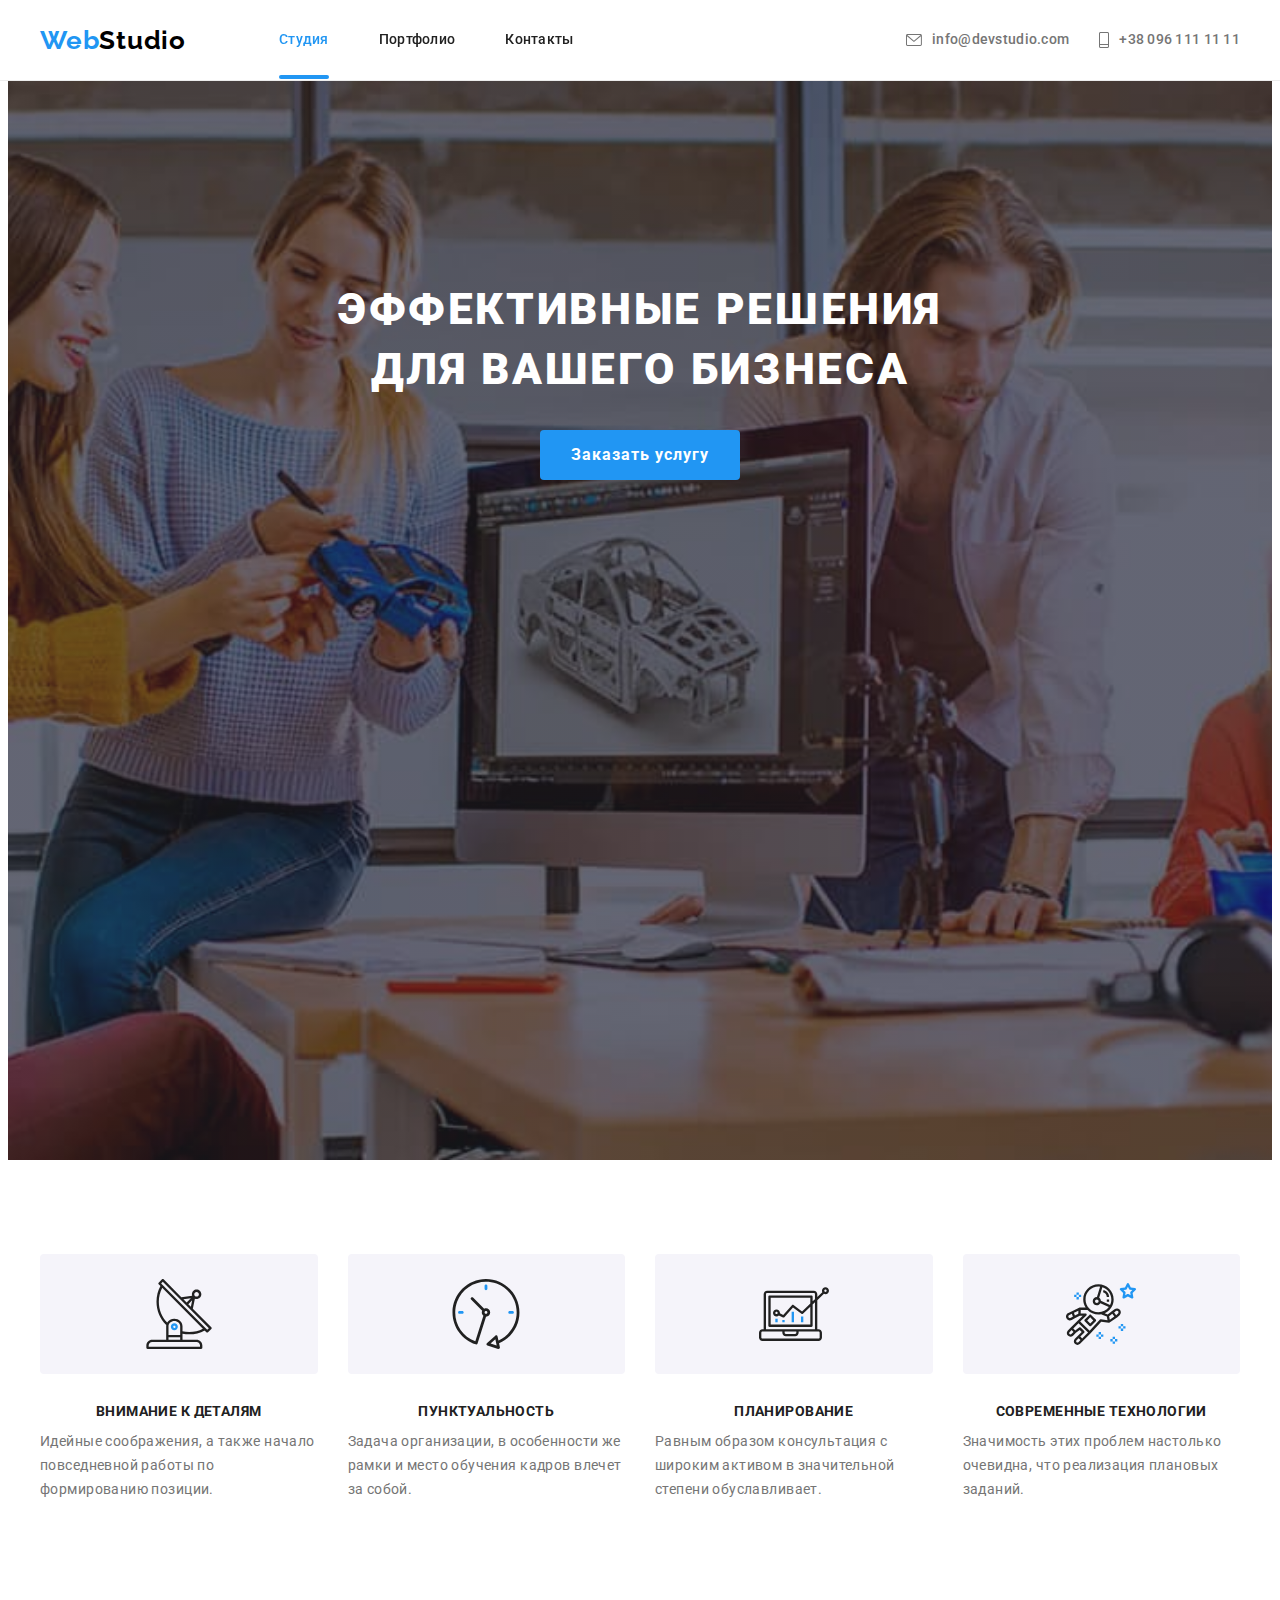
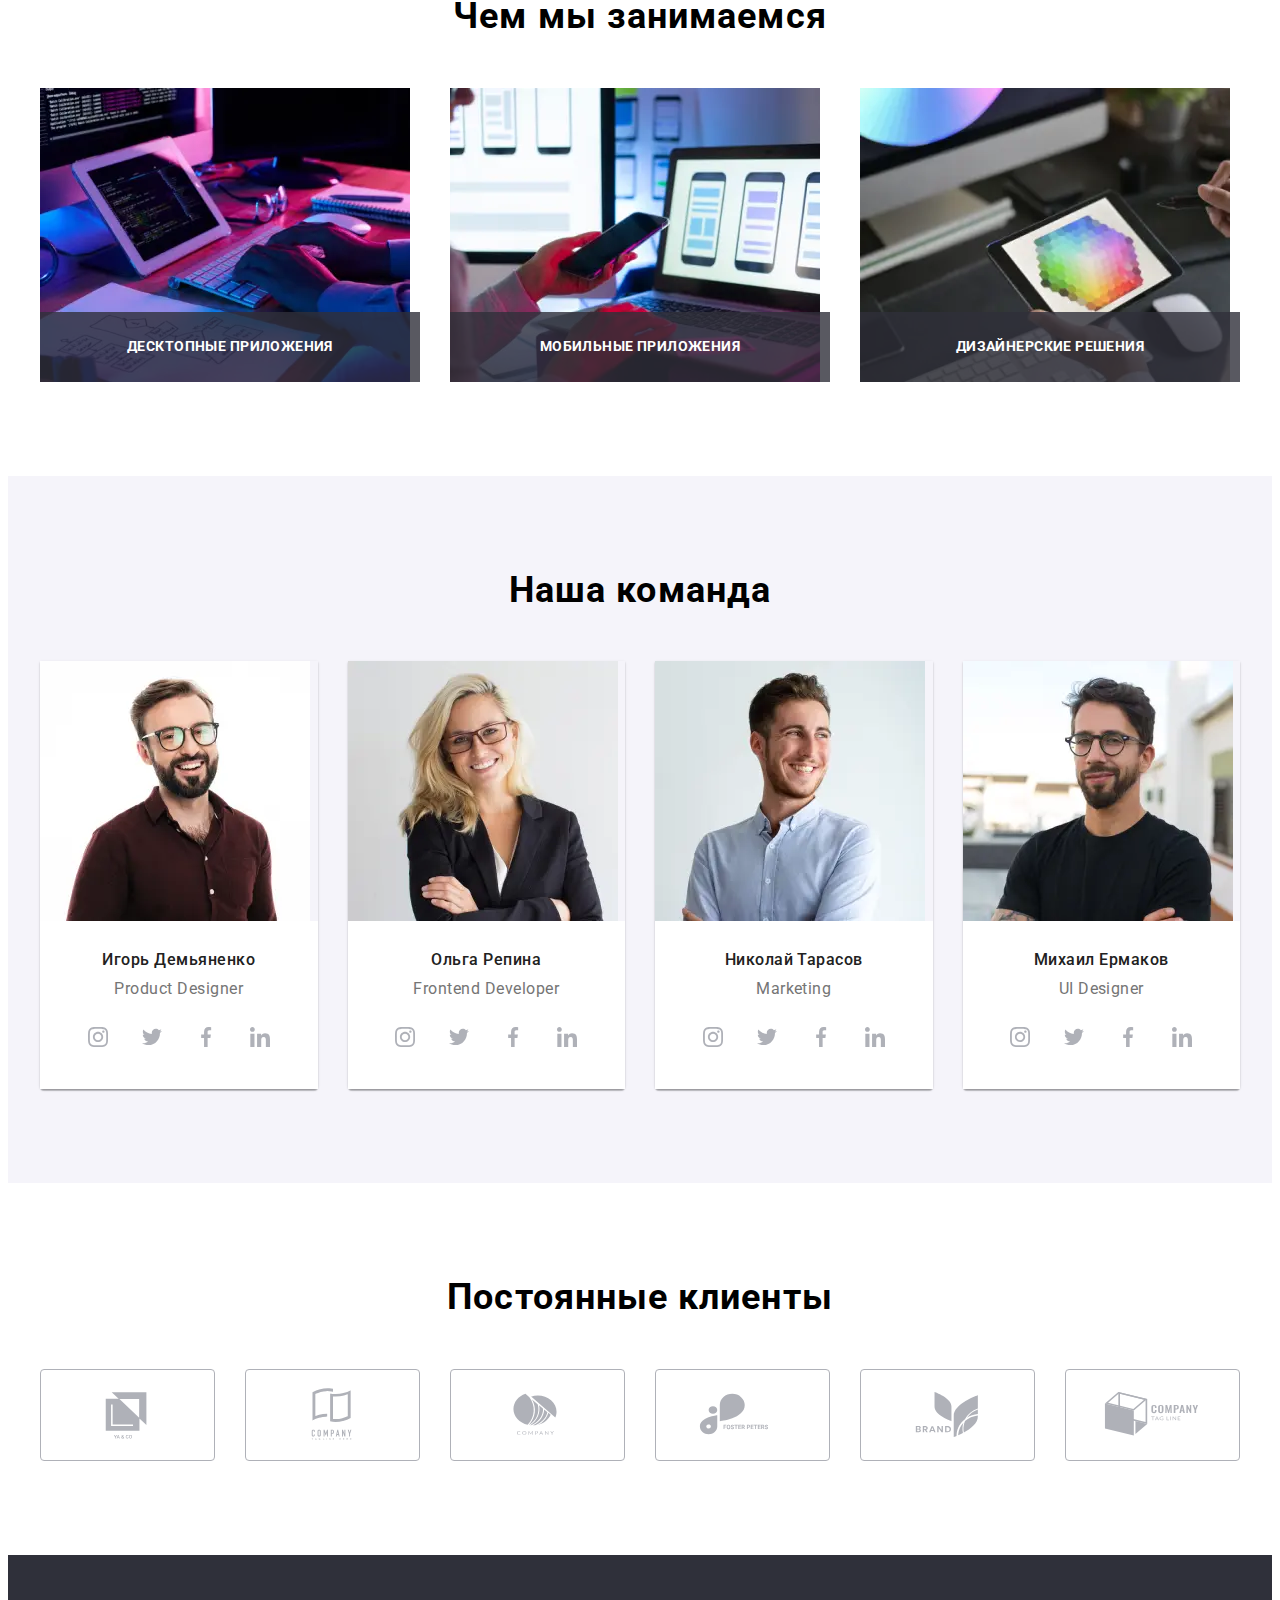
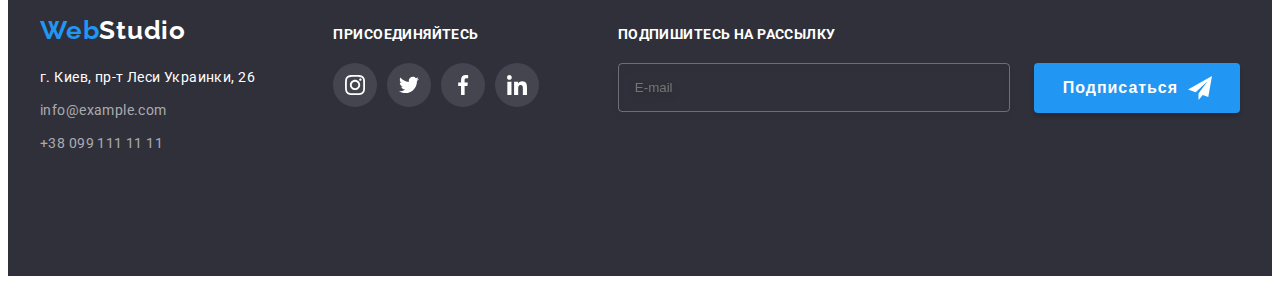
==== commit 676468f1: "вносит правки ментора" ====
--- a/index.html
+++ b/index.html
@@ -91,7 +91,9 @@
         <div>
           <ul class="mobile-menu-list list">
             <li class="nav__menu-item">
-              <a class="menu nav__menu-link link" href="./index.html">Студия</a>
+              <a class="menu nav__menu-link-current link" href="./index.html"
+                >Студия</a
+              >
             </li>
             <li class="nav__menu-item">
               <a class="menu nav__menu-link link" href="./portfolio.html"
@@ -513,7 +515,7 @@
                 <source
                   media="(max-width:767px)"
                   srcset="
-                    ./images-studio/team/team-3.webp   1x,
+                    ./images-studio/team/team-3.webp    1x,
                     ./images-studio/team/team-3@2x.webp 2x
                   "
                   type="image/webp"
@@ -529,7 +531,7 @@
                 <source
                   media="(max-width:1199px)"
                   srcset="
-                    images-studio/team/team-3-tablet.webp   1x,
+                    images-studio/team/team-3-tablet.webp    1x,
                     images-studio/team/team-3-tablet@2x.webp 2x
                   "
                   type="image/webp"
@@ -553,7 +555,7 @@
                 <source
                   media="(min-width:1200px)"
                   srcset="
-                    images-studio/team/team-3-desktop.jpg   1x,
+                    images-studio/team/team-3-desktop.jpg    1x,
                     images-studio/team/team-3-desktop@2x.jpg 2x
                   "
                 />
@@ -710,63 +712,63 @@
       </section>
 
       <!-- ПОСТОЯННЫЕ КЛИЕНТЫ -->
-    <section class="section">
-				<div class="container">
-					<h2 class="section-title clients-title">Постоянные клиенты</h2>
-					<ul class="clients-list list">
-						<li class="clients-item">
-							<a href="/" class="clients-link link">
-								<svg class="clients-icon icon-all" width="106" height="60">
-									<use href="./images-studio/sprite.svg#icon-clients1"></use>
-								</svg>
-							</a>
-						</li>
-						<li class="clients-item">
-							<a href="/" class="clients-link link">
-								<svg class="clients-icon icon-all" width="106" height="60">
-									<use href="./images-studio/sprite.svg#icon-clients2"></use>
-								</svg>
-							</a>
-						</li>
-						<li class="clients-item">
-							<a href="/" class="clients-link link">
-								<svg class="clients-icon icon-all" width="106" height="60">
-									<use href="./images-studio/sprite.svg#icon-clients3"></use>
-								</svg>
-							</a>
-						</li>
-						<li class="clients-item">
-							<a href="/" class="clients-link link">
-								<svg class="clients-icon icon-all" width="106" height="60">
-									<use href="./images-studio/sprite.svg#icon-clients4"></use>
-								</svg>
-							</a>
-						</li>
-						<li class="clients-item">
-							<a href="/" class="clients-link link">
-								<svg class="clients-icon icon-all" width="106" height="60">
-									<use href="./images-studio/sprite.svg#icon-clients5"></use>
-								</svg>
-							</a>
-						</li>
-						<li class="clients-item">
-							<a href="/" class="clients-link link">
-								<svg class="clients-icon icon-all" width="106" height="60">
-									<use href="./images-studio/sprite.svg#icon-clients6"></use>
-								</svg>
-							</a>
-						</li>
-					</ul>
-				</div>
-			</section>
+      <section class="section">
+        <div class="container">
+          <h2 class="section-title clients-title">Постоянные клиенты</h2>
+          <ul class="clients-list list">
+            <li class="clients-item">
+              <a href="/" class="clients-link link">
+                <svg class="clients-icon icon-all" width="106" height="60">
+                  <use href="./images-studio/sprite.svg#icon-clients1"></use>
+                </svg>
+              </a>
+            </li>
+            <li class="clients-item">
+              <a href="/" class="clients-link link">
+                <svg class="clients-icon icon-all" width="106" height="60">
+                  <use href="./images-studio/sprite.svg#icon-clients2"></use>
+                </svg>
+              </a>
+            </li>
+            <li class="clients-item">
+              <a href="/" class="clients-link link">
+                <svg class="clients-icon icon-all" width="106" height="60">
+                  <use href="./images-studio/sprite.svg#icon-clients3"></use>
+                </svg>
+              </a>
+            </li>
+            <li class="clients-item">
+              <a href="/" class="clients-link link">
+                <svg class="clients-icon icon-all" width="106" height="60">
+                  <use href="./images-studio/sprite.svg#icon-clients4"></use>
+                </svg>
+              </a>
+            </li>
+            <li class="clients-item">
+              <a href="/" class="clients-link link">
+                <svg class="clients-icon icon-all" width="106" height="60">
+                  <use href="./images-studio/sprite.svg#icon-clients5"></use>
+                </svg>
+              </a>
+            </li>
+            <li class="clients-item">
+              <a href="/" class="clients-link link">
+                <svg class="clients-icon icon-all" width="106" height="60">
+                  <use href="./images-studio/sprite.svg#icon-clients6"></use>
+                </svg>
+              </a>
+            </li>
+          </ul>
+        </div>
+      </section>
     </main>
 
     <!-- ФУТЕР-->
     <footer class="footer">
       <div class="footer-flex container">
         <div class="left-container">
-          <a href="./index.html" class="logo white">
-            <span lang="en" class="first-part">Web</span>Studio</a
+          <a class="logo white" href="./index.html" >
+            <span class="first-part" lang="en" >Web</span>Studio</a
           >
 
           <address class="adress-block">
@@ -857,86 +859,89 @@
     </footer>
 
     <!-- МОДАЛКА -->
-     <div class="backdrop is-hidden" data-modal>
-			<div class="modal">
-				<button class="btn-modal" type="button"  data-modal-close>
-					<svg class="modal-icon" width="18" height="18">
-						<use href="./images-studio/icon.svg#icon-close"></use>
-					</svg>
-				</button>
-
-				<form action="#" class="modal-form">
-					<p class="modal-frm-head">Оставьте свои данные, мы вам перезвоним</p>
-
-					<label class="modal-form-field"
-						>Имя
-						<span class="modal-form-block">
-							<input
-								class="modal-form-input modal-style"
-								type="text"
-								name="user-name"
-								minlength="2"
-								pattern="[a-zA-Zа-яёА-ЯЁ]+"
-								title="Имя должно содержать символы кириллицы или латиницы"
-								required
-							/>
-							<svg class="modal-frm-icon" width="18" height="18">
-								<use href="./images-studio/icon.svg#icon-name"></use>
-							</svg>
-						</span>
-					</label>
-
-					<label class="modal-form-field"
-						>Телефон
-						<span class="modal-form-block">
-							<input
-								class="modal-form-input modal-style"
-								type="tel"
-								name="user-phone"
-								pattern="[0-9]{3}-[0-9]{3}-[0-9]{2}-[0-9]{2}"
-								title="099-000-00-00"
-								required
-							/>
-							<svg class="modal-frm-icon" width="18" height="18">
-								<use href="./images-studio/icon.svg#icon-phone"></use>
-							</svg>
-						</span>
-					</label>
-
-					<label class="modal-form-field"
-						>Почта
-						<span class="modal-form-block">
-							<input
-								class="modal-form-input modal-style"
-								type="email"
-								name="user-email"
-								title="example@mail.com"
-							/>
-							<svg class="modal-frm-icon" width="18" height="18">
-								<use href="./images-studio/icon.svg#icon-email"></use>
-							</svg>
-						</span>
-					</label>
-
-					<label class="modal-form-field"
-						>Комментарий
-						<textarea
-							class="modal-form-massage modal-style"
-							name="user-message"
-							placeholder="Введите текст"
-						></textarea>
-					</label>
-
-					<input class="modal-frm-checkbox visually-hidden" type="checkbox" id="accept-policy" />
-					<label class="modal-frm-checkbox-lbl" for="accept-policy"
-						>Соглашаюсь с рассылкой и принимаю&nbsp;  <a class
-						="link-accept-police"
-					href="#">Условия договора</a></label
-					>
-					<button class="modal-form-button" type="submit">Отправить</button>
-				</form>
-			</div>
-		</div> 
+    <div class="backdrop is-hidden" data-modal>
+      <div class="modal">
+        <button class="btn-modal" type="button" data-modal-close>
+          <svg class="modal-icon" width="18" height="18">
+            <use href="./images-studio/icon.svg#icon-close"></use>
+          </svg>
+        </button>
+
+        <form action="#" class="modal-form">
+          <p class="modal-frm-head">Оставьте свои данные, мы вам перезвоним</p>
+
+          <label class="modal-form-field"
+            >Имя
+            <span class="modal-form-block">
+              <input
+                class="modal-form-input modal-style"
+                type="text"
+                name="user-name"
+                minlength="2"
+                pattern="[a-zA-Zа-яёА-ЯЁ]+"
+                title="Имя должно содержать символы кириллицы или латиницы"
+                required
+              />
+              <svg class="modal-frm-icon" width="18" height="18">
+                <use href="./images-studio/icon.svg#icon-name"></use>
+              </svg>
+            </span>
+          </label>
+
+          <label class="modal-form-field"
+            >Телефон
+            <span class="modal-form-block">
+              <input
+                class="modal-form-input modal-style"
+                type="tel"
+                name="user-phone"
+                pattern="[0-9]{3}-[0-9]{3}-[0-9]{2}-[0-9]{2}"
+                title="099-000-00-00"
+                required
+              />
+              <svg class="modal-frm-icon" width="18" height="18">
+                <use href="./images-studio/icon.svg#icon-phone"></use>
+              </svg>
+            </span>
+          </label>
+
+          <label class="modal-form-field"
+            >Почта
+            <span class="modal-form-block">
+              <input
+                class="modal-form-input modal-style"
+                type="email"
+                name="user-email"
+                title="example@mail.com"
+              />
+              <svg class="modal-frm-icon" width="18" height="18">
+                <use href="./images-studio/icon.svg#icon-email"></use>
+              </svg>
+            </span>
+          </label>
+
+          <label class="modal-form-field"
+            >Комментарий
+            <textarea
+              class="modal-form-massage modal-style"
+              name="user-message"
+              placeholder="Введите текст"
+            ></textarea>
+          </label>
+
+          <input
+            class="modal-frm-checkbox visually-hidden"
+            type="checkbox"
+            id="accept-policy"
+          />
+          <label class="modal-frm-checkbox-lbl" for="accept-policy"
+            >Соглашаюсь с рассылкой и принимаю&nbsp;
+            <a class="link-accept-police" href="#">Условия договора</a></label
+          >
+          <button class="modal-form-button" type="submit">Отправить</button>
+        </form>
+      </div>
+    </div>
 
     <script src="./js/modal.js"></script>
     <script src="./js/menu.js"></script>
--- a/css/main.min.css
+++ b/css/main.min.css
@@ -1,2 +1,2 @@
-:root{--header-color: #212121;--background-second-text-color: #ffffff;--logo-dark-color: #000000;--logo-white-color: #ffffff;--color-text-hover: #ffffff;--paragraph-text-color: #757575;--background-color: #2f303a;--icon-bg-background-color: #f5f4fa;--accent-text-color: #2196f3;--focus-color-btn: #188ce8;--gradient-color: rgba(47, 48, 58, 0.4);--second-icon-color: #afb1b8;--icon-color: #757575;--bg-color-footer: rgba(255, 255, 255, 0.1);--animation-time: cubic-bezier(0.4, 0, 0.2, 1);--time: 250ms}.visually-hidden{position:absolute;white-space:nowrap;width:1px;height:1px;overflow:hidden;border:0;padding:0;clip:rect(0, 0, 0, 0);clip-path:inset(50%);margin:-1px}body{font-family:"Roboto", sans-serif;font-size:14px;font-style:normal;font-weight:400;line-height:1.71;background-color:var(--background-second-text-color)}@media screen and (min-width: 320px){body{overflow-x:hidden}}h1,h2,h3,p{margin:0;padding:0}ul{margin:0;padding:0}img{display:block;max-width:100%;height:auto}.list{list-style:none}.link{text-decoration:none;color:inherit}.container{padding-left:15px;padding-right:15px;margin-left:auto;margin-right:auto}@media screen and (min-width: 480px){.container{width:480px}}@media screen and (min-width: 768px){.container{width:768px}}@media screen and (min-width: 1200px){.container{width:1200px}}.section{padding-top:60px;padding-bottom:60px}@media screen and (min-width: 1200px){.section{padding-top:94px;padding-bottom:94px}}.logo{font-family:"Raleway", sans-serif;font-weight:700;text-decoration:none;font-size:24px;line-height:1.16;letter-spacing:0.03em}@media screen and (min-width: 1200px){.logo{font-size:26px;line-height:1.19}}.dark{color:var(--logo-dark-color)}.logo.dark{margin-right:93px}.logo .first-part{color:var(--accent-text-color)}.white{color:var(--logo-white-color)}.logo.white{display:block;margin-bottom:20px;text-align:center}.site-nav{display:flex;color:var(--header-color);transition:color var(--time) var(--animation-time)}.site-nav:hover,.site-nav:focus{color:var(--accent-text-color)}.site-nav .link.current{color:var(--accent-text-color)}.site-nav .link.current::after{content:'';width:100%;position:absolute;height:4px;border-radius:2px;bottom:-34px;display:block;background:var(--accent-text-color)}.section-title{margin-bottom:30px;text-align:center;font-weight:700;font-size:28px;line-height:1.17;letter-spacing:0.03em;color:var(--title-color)}@media screen and (min-width: 1200px){.section-title{margin-bottom:50px;font-size:36px;line-height:1.16}}.icon-all{fill:var(--second-icon-color);transition:fill var(--time) var(--animation-time)}.icon-bg{display:flex;justify-content:center;align-items:center;margin-bottom:30px;width:100%;padding-top:25px;padding-bottom:25px;background:var(--icon-bg-background-color);border-radius:4px}.social-list{display:flex;align-items:center;justify-content:center;margin-bottom:60px}.social-item{width:44px;height:44px}.social-item:not(:last-child){margin-right:10px}.social-link{color:var(--background-second-text-color);width:100%;height:100%;border-radius:50%;display:flex;align-items:center;justify-content:center;transition:background-color var(--time) var(--animation-time)}.social-link:focus,.social-link:hover{background-color:var(--accent-text-color)}.social-link:focus .icon-all,.social-link:hover .icon-all{fill:currentColor}.backdrop{position:fixed;top:0;left:0;width:100vw;height:100vh;z-index:999;background:rgba(0,0,0,0.2);opacity:1;transition:opacity var(--time) var(--animation-time),visibility var(--time) var(--animation-time)}.backdrop.is-hidden{visibility:hidden;opacity:0;pointer-events:none}.backdrop.is-hidden .modal{transform:translate(-50%, -50%) scale(0.9)}.modal{position:absolute;width:calc(100% - 30px);transform:translate(-50%, -50%) scale(1);transition:transform var(--time) var(--animation-time);top:50%;left:50%;padding:40px;background-color:#ffffff;box-shadow:0px 1px 3px rgba(0,0,0,0.12),0px 1px 1px rgba(0,0,0,0.14),0px 2px 1px rgba(0,0,0,0.2);border-radius:4px}@media screen and (min-width: 480px){.modal{width:450px}}@media screen and (min-width: 1200px){.modal{width:528px}}.btn-modal{background:#ffffff;border:1px solid rgba(0,0,0,0.1);box-sizing:border-box;border-radius:50%;width:30px;height:30px;position:absolute;top:10px;right:10px;display:flex;align-items:center;justify-content:center;cursor:pointer;color:#000000;transition:color var(--time) var(--animation-time)}.btn-modal:hover,.btn-modal:focus{color:var(--accent-text-color)}.modal-icon{fill:currentColor}.modal-form{display:flex;flex-direction:column}.modal-frm-head{margin-bottom:12px;font-weight:700;font-size:20px;line-height:1.15;text-align:center;letter-spacing:0.03em;color:var(--header-color)}@media screen and (min-width: 1200px){.modal-frm-head{line-height:1.15}}.modal-form-field{margin-bottom:10px;font-weight:400;font-size:12px;line-height:1.16;letter-spacing:0.01em;color:var(--paragraph-text-color)}.modal-style{width:100%;border:1px solid rgba(33,33,33,0.2);border-radius:4px;transition:border-color var(--time) var(--animation-time),box-shadow var(--time) var(--animation-time)}.modal-style:focus{outline:none;border-color:var(--accent-text-color)}.modal-form-block{position:relative;display:block;margin-top:4px}.modal-form-input{height:40px;padding-left:42px}.modal-frm-icon{position:absolute;top:50%;left:12px;transform:translateY(-50%);transition:fill var(--time) var(--animation-time),box-shadow var(--time) var(--animation-time)}.modal-style:focus+.modal-frm-icon{fill:var(--accent-text-color)}.modal-form-massage{margin-top:4px;margin-bottom:10px;padding:12px 16px;height:120px;resize:none}.modal-form-massage::placeholder{font-weight:400;font-size:14px;line-height:1.14;letter-spacing:0.01em;color:rgba(117,117,117,0.5)}.modal-frm-checkbox:checked+.modal-frm-checkbox-lbl::before{background:url(../images-studio/icon-check.svg);width:16px;height:15px}.modal-frm-checkbox:focus+.modal-frm-checkbox-lbl::before{outline:2px solid var(--accent-text-color)}.modal-frm-checkbox-lbl{display:flex;align-items:center;justify-content:center;margin-bottom:30px;font-size:12px;line-height:1.16;letter-spacing:0.03em;color:var(--paragraph-text-color)}.modal-frm-checkbox-lbl::before{content:"";display:block;width:16px;height:15px;margin-right:7px;background:url(../images-studio/icon-notchecked.svg);cursor:pointer}@media screen and (min-width: 1200px){.modal-frm-checkbox-lbl{font-size:14px;line-height:1.71}}@media screen and (max-width: 479px){.modal-frm-checkbox-lbl{flex-wrap:wrap;justify-content:flex-start}}.link-accept-police{color:var(--accent-text-color)}.modal-form-button{align-self:center;border:none;padding:10px 55px;font-family:inherit;font-weight:700;font-size:16px;line-height:1.88;text-align:center;letter-spacing:0.06em;cursor:pointer;border-radius:4px;color:var(--background-second-text-color);background-color:var(--accent-text-color);transition:background-color var(--time) var(--animation-time),box-shadow var(--time) var(--animation-time)}.modal-form-button:focus,.modal-form-button:hover{background-color:var(--focus-color-btn);box-shadow:0px 4px 4px rgba(0,0,0,0.15)}.header{position:fixed;top:0;left:0;width:100vw;margin-left:auto;margin-right:auto;z-index:2;background-color:var(--background-second-text-color);padding-top:10px;padding-bottom:10px;border-bottom:1px solid #ececec}@media screen and (min-width: 768px){.header{padding-top:21px;padding-bottom:21px}}@media screen and (min-width: 1200px){.header{padding-top:0;padding-bottom:0}}.header__container{display:flex;align-items:center;justify-content:space-between}.nav{display:flex;align-items:center}@media screen and (min-width: 768px){.header__logo{margin-right:88px}}@media screen and (min-width: 1200px){.header__logo{margin-right:93px}}.nav__menu-list{display:flex}@media screen and (max-width: 767px){.nav__menu-list{display:none}}.nav__menu-item:not(:last-child){margin-right:50px}@media screen and (max-width: 767px){.nav__menu-item:not(:last-child){margin-bottom:32px}}.nav__menu-link{color:var(--header-color);position:relative;transition:color var(--time) var(--animation-time);padding-bottom:32px;padding-top:32px}.nav__menu-link.current::after{content:"";position:absolute;bottom:0;display:block;width:100%;height:4px;border-radius:2px;background-color:var(--accent-text-color)}.nav__menu-link:hover,.nav__menu-link:focus{color:var(--accent-text-color)}@media screen and (max-width: 767px){.nav__menu-link .nav__menu-link::after{display:none}}.current{color:var(--accent-text-color)}.header__contact-list{display:flex;flex-direction:column;margin-left:auto}@media screen and (max-width: 767px){.header__contact-list{display:none}}@media screen and (min-width: 1200px){.header__contact-list{display:flex;flex-direction:row;justify-content:center;align-items:center}}@media screen and (max-width: 1199px){.header__contact-list .header__contact-item:not(:last-child){margin-bottom:10px}}@media screen and (min-width: 1200px){.header__contact-list .header__contact-item:not(:last-child){margin-right:30px}}.header__contact-item{display:flex;align-items:center}@media screen and (max-width: 1199px){.header__contact-item{font-size:12px;line-height:1.17}}.header__mail,.header__tel{display:flex;align-items:center;padding-bottom:32px;padding-top:32px;color:var(--icon-color);transition:color var(--time) var(--animation-time)}.header__mail:hover,.header__mail:focus,.header__tel:hover,.header__tel:focus{color:var(--accent-text-color)}@media screen and (max-width: 1199px){.header__mail,.header__tel{padding-bottom:0;padding-top:0}}.icon{margin-right:10px;fill:var(--icon-color)}.header__mail-icon{height:10px;width:16px;fill:currentColor}@media screen and (min-width: 1200px){.header__mail-icon{height:12px}}.header__tel-icon{height:14px;width:10px;fill:currentColor}@media screen and (min-width: 1200px){.header__tel-icon{height:16px}}.burger-btn{background-color:transparent;cursor:pointer;padding:0;line-height:0;border:none;transition:color var(--time) var(--animation-time)}.burger-btn:hover{color:var(--accent-text-color)}.burger-btn:focus{color:var(--accent-text-color)}@media screen and (min-width: 768px){.burger-btn{display:none}}.mobile-menu{display:flex;flex-direction:column;justify-content:space-between;position:fixed;z-index:100;top:0;left:0;width:100vw;height:100vh;padding:48px 40px;background-color:var(--background-second-text-color);opacity:0;visibility:hidden;pointer-events:none;transition:opacity var(--time) var(--animation-time),visibility var(--time) var(--animation-time)}.mobile-menu.is-open{opacity:1;visibility:visible;pointer-events:all}@media screen and (min-width: 768px){.mobile-menu{display:none}}.close-btn{position:absolute;top:10px;right:15px;background-color:transparent;cursor:pointer;padding:0;line-height:0;border:none;color:var(--header-color);transition:color var(--time) var(--animation-time)}.close-btn:hover{color:var(--accent-text-color)}.close-btn:focus{color:var(--accent-text-color)}.burger-icon,.close-btn-icon{fill:currentColor}.mobile-contact-list{margin-bottom:64px}.menu__contact-item:not(:last-child){margin-bottom:32px}.contact-tel{font-size:34px;line-height:1.17;letter-spacing:0.02em;color:var(--accent-text-color)}@media screen and (max-width: 479px){.contact-tel{font-size:8vw}}.contact-mail{font-weight:500;font-size:24px;line-height:1.16;letter-spacing:0.02em;color:var(--paragraph-text-color);transition:color var(--time) var(--animation-time)}@media screen and (max-width: 479px){.contact-mail{font-size:8vw}}.contact-mail:hover{color:var(--accent-text-color)}.contact-mail:focus{color:var(--accent-text-color)}.menu{font-weight:500;line-height:1.14;letter-spacing:0.02em}@media screen and (max-width: 767px){.menu{font-size:40px;line-height:1.17}}.menu-social{display:flex}@media screen and (max-width: 479px){.menu-social{flex-wrap:wrap}}.menu-social-item:not(:last-child){border-right:1px solid rgba(33,33,33,0.2)}.menu-social-item:not(:last-child){padding-right:10px}.menu-social-item:not(:first-child){padding-left:10px}.menu-social-link{font-weight:500;font-size:18px;line-height:1.22;letter-spacing:0.02em;color:var(--accent-text-color)}@media screen and (max-width: 479px){.menu-social-link{font-size:3vw}}.hero{text-align:center;max-width:480px;height:400px;margin-left:auto;margin-right:auto;margin-top:60px;padding-top:118px;padding-bottom:118px;background-color:var(--background-color);background-image:linear-gradient(var(--gradient-color), var(--gradient-color)),url(../images-studio/hero/mobile/mobile.jpeg);background-repeat:no-repeat;background-size:cover;background-position:center}@media (min-device-pixel-ratio: 2), (min-resolution: 192dpi), (min-resolution: 2dppx){.hero{background-image:linear-gradient(rgba(47,48,58,0.4), rgba(47,48,58,0.4)),url(../images-studio/hero/mobile/mobile@2x.jpeg)}}@media screen and (min-width: 481px){.hero{max-width:768px;margin-top:60px;background-image:linear-gradient(to right, var(--gradient-color), var(--gradient-color)),url(../images-studio/hero/tablet/tablet.jpeg)}}@media screen and (min-width: 481px) and (min-device-pixel-ratio: 2), screen and (min-width: 481px) and (min-resolution: 192dpi), screen and (min-width: 481px) and (min-resolution: 2dppx){.hero{background-image:linear-gradient(rgba(47,48,58,0.4), rgba(47,48,58,0.4)),url(../images-studio/hero/tablet/tablet@2x.jpeg)}}@media screen and (min-width: 769px){.hero{max-width:1600px;margin-top:60px;background-image:linear-gradient(to right, var(--gradient-color), var(--gradient-color)),url(../images-studio/hero/desktop/desktop.jpeg)}}@media screen and (min-width: 769px) and (min-device-pixel-ratio: 2), screen and (min-width: 769px) and (min-resolution: 192dpi), screen and (min-width: 769px) and (min-resolution: 2dppx){.hero{background-image:linear-gradient(rgba(47,48,58,0.4), rgba(47,48,58,0.4)),url(../images-studio/hero/desktop/desktop@2x.jpeg)}}@media screen and (min-width: 1200px){.hero{max-width:1600px;height:600px;margin-top:80px;padding-top:200px;padding-bottom:280px;background-image:linear-gradient(to right, var(--gradient-color), var(--gradient-color)),url(../images-studio/hero/desktop/desktop.jpeg)}}@media screen and (min-width: 1200px) and (min-device-pixel-ratio: 2), screen and (min-width: 1200px) and (min-resolution: 192dpi), screen and (min-width: 1200px) and (min-resolution: 2dppx){.hero{background-image:linear-gradient(rgba(47,48,58,0.4), rgba(47,48,58,0.4)),url(../images-studio/hero/desktop/desktop@2x.jpeg)}}.section-hero-container{margin:0 auto}@media screen and (min-width: 768px){.section-hero-container{width:360px}}@media screen and (min-width: 1200px){.section-hero-container{width:696px}}.hero-text{text-align:center;margin-bottom:30px;font-weight:900;font-size:26px;line-height:1.62;letter-spacing:0.06em;text-transform:uppercase;color:var(--background-second-text-color)}@media screen and (min-width: 1200px){.hero-text{font-size:44px;line-height:1.36}}.hero-btn{display:flex;justify-content:center;align-items:center;margin:0 auto;height:50px;min-width:200px;border:none;border-radius:4px;font-family:inherit;font-weight:700;font-size:16px;line-height:1.88;text-align:center;letter-spacing:0.06em;cursor:pointer;color:var(--background-second-text-color);background-color:var(--accent-text-color);transform:background-color var(--time) var(--animation-time)}.hero-btn:focus,.hero-btn:hover{background-color:var(--focus-color-btn)}@media screen and (min-width: 768px){.about-section{display:flex;flex-wrap:wrap;margin:-15px}}@media screen and (max-width: 767px){.about-list:not(:last-child){margin-bottom:30px}}@media screen and (min-width: 768px){.about-list{width:calc((100% - 4 * 15px) / 2);margin:15px}}@media screen and (min-width: 1200px){.about-list{width:calc((100% - 8 * 15px) / 4);margin:15px}}.about-list-title{margin-left:auto;margin-right:auto;margin-bottom:10px;font-size:14px;font-weight:bold;line-height:1.14;text-transform:uppercase;letter-spacing:0.03em;text-align:center;color:var(--header-color)}.about-list-text{letter-spacing:0.03em;color:var(--paragraph-text-color)}.work-section{padding-top:0}@media screen and (max-width: 1199px){.work-section{display:none}}.about-work{display:flex;margin-left:-30px}.work-img-list{flex-basis:calc(100% / 3 - 30px);margin-left:30px;position:relative}.about-work-block{position:absolute;bottom:0;width:100%;height:70px;display:flex;justify-content:center;align-items:center;background:rgba(47,48,58,0.8)}.about-work-text{font-weight:700;line-height:1.14;text-align:center;letter-spacing:0.03em;text-transform:uppercase;color:var(--background-second-text-color)}.team{background:var(--icon-bg-background-color)}.team-title{margin-bottom:50px}@media screen and (min-width: 768px){.team-list-img{display:flex;flex-wrap:wrap;margin:-15px}}.team-list{box-shadow:0px 1px 3px rgba(0,0,0,0.12),0px 1px 1px rgba(0,0,0,0.14),0px 2px 1px rgba(0,0,0,0.2);border-radius:0px 0px 4px 4px}@media screen and (max-width: 767px){.team-list:not(:last-child){margin-bottom:30px}}@media screen and (min-width: 768px){.team-list{width:calc((100% - 4 * 15px) / 2);margin:15px}}@media screen and (min-width: 1200px){.team-list{width:calc((100% - 8 * 15px) / 4);margin:15px}}.team-img{align-items:center}.block-team-text{width:100%;padding-top:30px;padding-bottom:30px;background:var(--background-second-text-color)}.team-name{margin-bottom:10px;font-weight:500;font-size:16px;line-height:1.18;text-align:center;letter-spacing:0.03em;color:var(--header-color)}.team-profession{margin-bottom:16px;font-size:16px;line-height:1.18;text-align:center;letter-spacing:0.03em;color:var(--paragraph-text-color)}.team-social{display:flex;justify-content:center}.clients-title{margin-bottom:50px}.clients-list{margin:-15px}@media screen and (min-width: 299px){.clients-list{display:flex;flex-wrap:wrap}}.clients-item{margin:15px}@media screen and (max-width: 767px){.clients-item{flex-basis:calc((100% - 2 * 30px) / 2)}}@media screen and (min-width: 768px){.clients-item{flex-basis:calc((100% - 3 * 30px) / 3)}}@media screen and (min-width: 1200px){.clients-item{flex-basis:calc((100% - 6 * 30px) / 6)}}.clients-link{display:flex;align-items:center;justify-content:center;padding-top:15px;padding-bottom:15px;border:1px solid var(--second-icon-color);border-radius:4px;color:var(--icon-color);transition:border var(--time) var(--animation-time)}.clients-link:hover,.clients-link:focus{border-color:var(--accent-text-color)}.clients-link:hover .clients-icon,.clients-link:focus .clients-icon{width:106px;height:60px;fill:var(--accent-text-color)}.footer{padding-top:60px;padding-bottom:60px;background-color:var(--background-color)}.footer-flex{display:flex;flex-direction:column}@media screen and (min-width: 768px){.footer-flex{flex-wrap:wrap;justify-content:space-around;flex-direction:row}}@media screen and (min-width: 1200px){.footer-flex{align-items:baseline;justify-content:space-between}}.style-footer:not(:last-child){margin-bottom:9px}.contact-footer{font-style:normal;font-weight:400;font-size:14px;line-height:1.71;letter-spacing:0.03em;color:rgba(255,255,255,0.6);transition:color var(--time) var(--color-text-hover)}.contact-footer:hover,.contact-footer:active,.contact-footer:focus{color:var(--accent-text-color)}.adress-block{display:block;font-style:normal;text-align:center;margin-bottom:60px}.adress{color:var(--background-second-text-color)}.social-text{text-align:center;margin-bottom:20px;font-weight:700;line-height:1.14;letter-spacing:0.03em;text-transform:uppercase;color:var(--background-second-text-color)}@media screen and (min-width: 1200px){.social-text{text-align:left}}.icon-footer{fill:#ffffff;transition:background-color var(--time) var(--animation-time)}.bg-footer{background:var(--bg-color-footer)}.form-subscribe{flex-direction:column}@media screen and (min-width: 1200px){.form-subscribe{display:flex;flex-direction:row;justify-content:flex-start}}.subscribe-label{margin-right:12px}.subscribe-input{padding:16px;margin-bottom:20px;width:100%;border:1px solid rgba(255,255,255,0.3);background-color:transparent;filter:drop-shadow(0px 4px 4px rgba(0,0,0,0.15));border-radius:4px;cursor:pointer;transition:border-color var(--time) var(--animation-time)}.subscribe-input:hover,.subscribe-input:focus{color:var(--color-text-hover);border-color:var(--accent-text-color)}@media screen and (min-width: 768px){.subscribe-input{width:450px}}@media screen and (min-width: 1200px){.subscribe-input{width:358px;margin-bottom:0;margin-right:12px}}.subscribe-button{display:flex;justify-content:center;align-items:center;margin-right:auto;margin-left:auto;padding:10px 28px 10px 29px;border:none;border-radius:4px;min-width:200px;font-weight:700;font-size:16px;line-height:1.88;letter-spacing:0.06em;background-color:var(--accent-text-color);color:var(--background-second-text-color);cursor:pointer;box-shadow:0px 4px 4px rgba(0,0,0,0.15);transition:background-color var(--time) var(--animation-time),box-shadow var(--time) var(--animation-time)}.subscribe-button:hover,.subscribe-button:focus{background-color:var(--focus-color-btn)}.subscribe-icon{fill:var(--background-second-text-color);margin-left:10px;width:24px;height:24px}.section-potfolio{padding-top:94px;padding-bottom:94px}.btn-list-portfolio{display:flex;justify-content:center;margin-bottom:40px}@media screen and (min-width: 768px){.btn-list-portfolio{justify-content:center;flex-wrap:nowrap;margin-bottom:30px}}@media screen and (min-width: 1200px){.btn-list-portfolio{margin-bottom:50px}}.style-btn:not(:last-child){margin-right:8px}@media screen and (max-width: 279px){.style-btn:not(:last-child){margin-bottom:15px;margin-right:0}}@media screen and (min-width: 280px) and (max-width: 381px){.style-btn:nth-child(-n+4){margin-bottom:15px}.style-btn:nth-child(-n+4):nth-child(2n+1){margin-right:8px}}@media screen and (min-width: 382px) and (max-width: 767px){.style-btn:nth-child(-n+3){margin-bottom:15px}.style-btn:nth-child(-n+3):nth-child(-n+2){margin-right:8px}}.btn-portfolio{display:block;padding:6px 22px;border:none;border-radius:4px;font-weight:500;font-size:16px;line-height:1.62;cursor:pointer;text-align:center;letter-spacing:0.03em;color:var(--header-color);transition:color var(--time) var(--animation-time),background-color var(--time) var(--animation-time),box-shadow var(--time) var(--animation-time)}.btn-portfolio:hover,.btn-portfolio:focus,.btn-portfolio:active{box-shadow:0px 3px 1px rgba(0,0,0,0.1),0px 1px 2px rgba(0,0,0,0.08),0px 2px 2px rgba(0,0,0,0.12);border-radius:4px;color:var(--color-text-hover);background-color:var(--accent-text-color)}.block-example-portfolio{display:flex;flex-direction:column;margin:-15px}@media screen and (min-width: 768px){.block-example-portfolio{flex-direction:row;flex-wrap:wrap}}.example-portfolio-list{margin:15px}@media screen and (min-width: 768px){.example-portfolio-list{flex-basis:calc((100% - 4 * 15px) / 2)}}@media screen and (min-width: 1200px){.example-portfolio-list{flex-basis:calc((100% - 6 * 15px) / 3)}}.link-portfolio{display:block;cursor:pointer}.link-portfoliohover,.link-portfoliofocus{box-shadow:0px 1px 1px rgba(0,0,0,0.12),0px 4px 4px rgba(0,0,0,0.06),1px 4px 6px rgba(0,0,0,0.16)}.link-portfoliohover .hover-overlay,.link-portfoliofocus .hover-overlay{transform:translateY(0)}.hover-background{position:relative;overflow:hidden}.hover-overlay{display:flex;justify-content:center;align-items:center;position:absolute;top:0;left:0;width:100%;height:100%;background:rgba(33,150,243,0.9);transform:translateY(100%);transition:transform var(--time) cubic-bezier(0.4, 0, 0.2, 1)}.hover-text-portfolio{font-size:18px;line-height:1.56;letter-spacing:0.03em;color:var(--color-text-hover)}.example-block-text{padding:20px 24px;border:1px solid #eeeeee}.example-portfolio-title{margin-bottom:4px;font-style:normal;font-weight:700;font-size:18px;line-height:2;letter-spacing:0.06em;color:var(--header-color)}.example-portfolio-text{font-size:16px;line-height:1.87;letter-spacing:0.03em;color:var(--paragraph-text-color)}
+:root{--header-color: #212121;--background-second-text-color: #ffffff;--logo-dark-color: #000000;--logo-white-color: #ffffff;--color-text-hover: #ffffff;--paragraph-text-color: #757575;--background-color: #2f303a;--icon-bg-background-color: #f5f4fa;--accent-text-color: #2196f3;--focus-color-btn: #188ce8;--gradient-color: rgba(47, 48, 58, 0.4);--second-icon-color: #afb1b8;--icon-color: #757575;--bg-color-footer: rgba(255, 255, 255, 0.1);--animation-time: cubic-bezier(0.4, 0, 0.2, 1);--time: 250ms}.visually-hidden{position:absolute;white-space:nowrap;width:1px;height:1px;overflow:hidden;border:0;padding:0;clip:rect(0, 0, 0, 0);clip-path:inset(50%);margin:-1px}body{font-family:"Roboto", sans-serif;font-size:14px;font-style:normal;font-weight:400;line-height:1.71;background-color:var(--background-second-text-color)}@media screen and (min-width: 320px){body{overflow-x:hidden}}h1,h2,h3,p{margin:0;padding:0}ul{margin:0;padding:0}img{display:block;max-width:100%;height:auto}.list{list-style:none}.link{text-decoration:none;color:inherit}.container{padding-left:15px;padding-right:15px;margin-left:auto;margin-right:auto}@media screen and (min-width: 480px){.container{width:480px}}@media screen and (min-width: 768px){.container{width:768px}}@media screen and (min-width: 1200px){.container{width:1200px}}.section{padding-top:60px;padding-bottom:60px}@media screen and (min-width: 1200px){.section{padding-top:94px;padding-bottom:94px}}.logo{font-family:"Raleway", sans-serif;font-weight:700;text-decoration:none;font-size:24px;line-height:1.16;letter-spacing:0.03em}@media screen and (min-width: 1200px){.logo{font-size:26px;line-height:1.19}}.dark{color:var(--logo-dark-color)}.logo.dark{margin-right:93px}.logo .first-part{color:var(--accent-text-color)}.white{color:var(--logo-white-color)}.logo.white{display:block;margin-bottom:20px;text-align:center}@media screen and (min-width: 1200px){.logo.white{text-align:left}}.site-nav{display:flex;color:var(--header-color);transition:color var(--time) var(--animation-time)}.site-nav:hover,.site-nav:focus{color:var(--accent-text-color)}.site-nav .link.current{color:var(--accent-text-color)}.site-nav .link.current::after{content:'';width:100%;position:absolute;height:4px;border-radius:2px;bottom:-34px;display:block;background:var(--accent-text-color)}.section-title{margin-bottom:30px;text-align:center;font-weight:700;font-size:28px;line-height:1.17;letter-spacing:0.03em;color:var(--title-color)}@media screen and (min-width: 1200px){.section-title{margin-bottom:50px;font-size:36px;line-height:1.16}}.icon-all{fill:var(--second-icon-color);transition:fill var(--time) var(--animation-time)}.icon-bg{display:flex;justify-content:center;align-items:center;margin-bottom:30px;width:100%;padding-top:25px;padding-bottom:25px;background:var(--icon-bg-background-color);border-radius:4px}.social-list{display:flex;align-items:center;justify-content:center;margin-bottom:60px}.social-item{width:44px;height:44px}.social-item:not(:last-child){margin-right:10px}.social-link{color:var(--background-second-text-color);width:100%;height:100%;border-radius:50%;display:flex;align-items:center;justify-content:center;transition:background-color var(--time) var(--animation-time)}.social-link:focus,.social-link:hover{background-color:var(--accent-text-color)}.social-link:focus .icon-all,.social-link:hover .icon-all{fill:currentColor}.backdrop{position:fixed;top:0;left:0;width:100vw;height:100vh;z-index:999;background:rgba(0,0,0,0.2);opacity:1;transition:opacity var(--time) var(--animation-time),visibility var(--time) var(--animation-time)}.backdrop.is-hidden{visibility:hidden;opacity:0;pointer-events:none}.backdrop.is-hidden .modal{transform:translate(-50%, -50%) scale(0.9)}.modal{position:absolute;width:calc(100% - 30px);transform:translate(-50%, -50%) scale(1);transition:transform var(--time) var(--animation-time);top:50%;left:50%;padding:40px;background-color:#ffffff;box-shadow:0px 1px 3px rgba(0,0,0,0.12),0px 1px 1px rgba(0,0,0,0.14),0px 2px 1px rgba(0,0,0,0.2);border-radius:4px}@media screen and (min-width: 480px){.modal{width:450px}}@media screen and (max-width: 480px){.modal{width:100%;min-height:609px}}@media screen and (min-width: 1200px){.modal{width:528px}}.btn-modal{background:#ffffff;border:1px solid rgba(0,0,0,0.1);box-sizing:border-box;border-radius:50%;width:30px;height:30px;position:absolute;top:10px;right:10px;display:flex;align-items:center;justify-content:center;cursor:pointer;color:var(--header-color);transition:color var(--time) var(--animation-time)}.btn-modal:hover,.btn-modal:focus{color:var(--accent-text-color)}.modal-icon{fill:currentColor}.modal-form{display:flex;flex-direction:column}.modal-frm-head{margin-bottom:12px;font-weight:700;font-size:20px;line-height:1.15;text-align:center;letter-spacing:0.03em;color:var(--header-color)}@media screen and (min-width: 1200px){.modal-frm-head{line-height:1.15}}.modal-form-field{margin-bottom:10px;font-weight:400;font-size:12px;line-height:1.16;letter-spacing:0.01em;color:var(--paragraph-text-color)}.modal-style{width:100%;border:1px solid rgba(33,33,33,0.2);border-radius:4px;transition:border-color var(--time) var(--animation-time),box-shadow var(--time) var(--animation-time)}.modal-style:focus{outline:none;border-color:var(--accent-text-color)}.modal-form-block{position:relative;display:block;margin-top:4px}.modal-form-input{height:40px;padding-left:42px}.modal-frm-icon{position:absolute;top:50%;left:12px;transform:translateY(-50%);transition:fill var(--time) var(--animation-time),box-shadow var(--time) var(--animation-time)}.modal-style:focus+.modal-frm-icon{fill:var(--accent-text-color)}.modal-form-massage{margin-top:4px;margin-bottom:10px;padding:12px 16px;height:120px;resize:none}.modal-form-massage::placeholder{font-weight:400;font-size:14px;line-height:1.14;letter-spacing:0.01em;color:rgba(117,117,117,0.5)}.modal-frm-checkbox:checked+.modal-frm-checkbox-lbl::before{background:url(../images-studio/icon-check.svg);width:16px;height:15px}.modal-frm-checkbox:focus+.modal-frm-checkbox-lbl::before{outline:2px solid var(--accent-text-color)}.modal-frm-checkbox-lbl{display:flex;align-items:center;justify-content:center;margin-bottom:30px;font-size:12px;line-height:1.16;letter-spacing:0.03em;color:var(--paragraph-text-color)}.modal-frm-checkbox-lbl::before{content:"";display:block;width:16px;height:15px;margin-right:7px;background:url(../images-studio/icon-notchecked.svg);cursor:pointer}@media screen and (min-width: 1200px){.modal-frm-checkbox-lbl{font-size:14px;line-height:1.71}}@media screen and (max-width: 479px){.modal-frm-checkbox-lbl{flex-wrap:wrap;justify-content:flex-start}}.link-accept-police{color:var(--accent-text-color)}.modal-form-button{align-self:center;border:none;padding:10px 55px;font-family:inherit;font-weight:700;font-size:16px;line-height:1.88;text-align:center;letter-spacing:0.06em;cursor:pointer;border-radius:4px;color:var(--background-second-text-color);background-color:var(--accent-text-color);transition:background-color var(--time) var(--animation-time),box-shadow var(--time) var(--animation-time)}.modal-form-button:focus,.modal-form-button:hover{background-color:var(--focus-color-btn);box-shadow:0px 4px 4px rgba(0,0,0,0.15)}.header{position:fixed;top:0;left:0;width:100vw;margin-left:auto;margin-right:auto;z-index:2;background-color:var(--background-second-text-color);padding-top:10px;padding-bottom:10px;border-bottom:1px solid #ececec}@media screen and (min-width: 768px){.header{padding-top:21px;padding-bottom:21px}}@media screen and (min-width: 1200px){.header{padding-top:0;padding-bottom:0}}.header__container{display:flex;align-items:center;justify-content:space-between}.nav{display:flex;align-items:center}@media screen and (min-width: 768px){.header__logo{margin-right:88px}}@media screen and (min-width: 1200px){.header__logo{margin-right:93px}}.nav__menu-list{display:flex}@media screen and (max-width: 767px){.nav__menu-list{display:none}}.nav__menu-item:not(:last-child){margin-right:50px}@media screen and (max-width: 767px){.nav__menu-item:not(:last-child){margin-bottom:32px}}.nav__menu-link{color:var(--header-color);position:relative;transition:color var(--time) var(--animation-time);padding-bottom:32px;padding-top:32px}.nav__menu-link.current::after{content:"";position:absolute;bottom:0;display:block;width:100%;height:4px;border-radius:2px;background-color:var(--accent-text-color)}.nav__menu-link:hover,.nav__menu-link:focus{color:var(--accent-text-color)}@media screen and (max-width: 767px){.nav__menu-link .nav__menu-link::after{display:none}}.current{color:var(--accent-text-color)}.nav__menu-link-current{color:var(--accent-text-color)}.header__contact-list{display:flex;flex-direction:column;margin-left:auto}@media screen and (max-width: 767px){.header__contact-list{display:none}}@media screen and (min-width: 1200px){.header__contact-list{display:flex;flex-direction:row;justify-content:center;align-items:center}}@media screen and (max-width: 1199px){.header__contact-list .header__contact-item:not(:last-child){margin-bottom:10px}}@media screen and (min-width: 1200px){.header__contact-list .header__contact-item:not(:last-child){margin-right:30px}}.header__contact-item{display:flex;align-items:center}@media screen and (max-width: 1199px){.header__contact-item{font-size:12px;line-height:1.17}}.header__mail,.header__tel{display:flex;align-items:center;padding-bottom:32px;padding-top:32px;color:var(--icon-color);transition:color var(--time) var(--animation-time)}.header__mail:hover,.header__mail:focus,.header__tel:hover,.header__tel:focus{color:var(--accent-text-color)}@media screen and (max-width: 1199px){.header__mail,.header__tel{padding-bottom:0;padding-top:0}}.icon{margin-right:10px;fill:var(--icon-color)}.header__mail-icon{height:10px;width:16px;fill:currentColor}@media screen and (min-width: 1200px){.header__mail-icon{height:12px}}.header__tel-icon{height:14px;width:10px;fill:currentColor}@media screen and (min-width: 1200px){.header__tel-icon{height:16px}}.burger-btn{background-color:transparent;cursor:pointer;padding:0;line-height:0;border:none;transition:color var(--time) var(--animation-time)}.burger-btn:hover{color:var(--accent-text-color)}.burger-btn:focus{color:var(--accent-text-color)}@media screen and (min-width: 768px){.burger-btn{display:none}}.mobile-menu{display:flex;flex-direction:column;justify-content:space-between;position:fixed;z-index:100;top:0;left:0;width:100vw;height:100vh;padding:48px 40px;background-color:var(--background-second-text-color);opacity:0;visibility:hidden;pointer-events:none;transition:opacity var(--time) var(--animation-time),visibility var(--time) var(--animation-time)}.mobile-menu.is-open{opacity:1;visibility:visible;pointer-events:all}@media screen and (min-width: 768px){.mobile-menu{display:none}}.close-btn{position:absolute;top:10px;right:15px;background-color:transparent;cursor:pointer;padding:0;line-height:0;border:none;color:var(--header-color);transition:color var(--time) var(--animation-time)}.close-btn:hover{color:var(--accent-text-color)}.close-btn:focus{color:var(--accent-text-color)}.burger-icon,.close-btn-icon{fill:currentColor}.mobile-contact-list{margin-bottom:64px}.menu__contact-item:not(:last-child){margin-bottom:32px}.contact-tel{font-size:34px;line-height:1.17;letter-spacing:0.02em;color:var(--accent-text-color)}@media screen and (max-width: 479px){.contact-tel{font-size:8vw}}.contact-mail{font-weight:500;font-size:24px;line-height:1.16;letter-spacing:0.02em;color:var(--paragraph-text-color);transition:color var(--time) var(--animation-time)}@media screen and (max-width: 479px){.contact-mail{font-size:8vw}}.contact-mail:hover{color:var(--accent-text-color)}.contact-mail:focus{color:var(--accent-text-color)}.menu{font-weight:500;line-height:1.14;letter-spacing:0.02em}@media screen and (max-width: 767px){.menu{font-size:40px;line-height:1.17}}.menu-social{display:flex}@media screen and (max-width: 479px){.menu-social{flex-wrap:wrap}}.menu-social-item:not(:last-child){border-right:1px solid rgba(33,33,33,0.2)}.menu-social-item:not(:last-child){padding-right:10px}.menu-social-item:not(:first-child){padding-left:10px}.menu-social-link{font-weight:500;font-size:18px;line-height:1.22;letter-spacing:0.02em;color:var(--accent-text-color)}@media screen and (min-width: 358px) and (max-width: 439px){.menu-social-item:nth-child(4){padding-left:0}}@media screen and (max-width: 357px){.menu-social-item:nth-child(3){padding-left:0}}.hero{text-align:center;max-width:480px;height:400px;margin-left:auto;margin-right:auto;margin-top:60px;padding-top:118px;padding-bottom:118px;background-color:var(--background-color);background-image:linear-gradient(var(--gradient-color), var(--gradient-color)),url(../images-studio/hero/mobile/mobile.jpeg);background-repeat:no-repeat;background-size:cover;background-position:center}@media (min-device-pixel-ratio: 2), (min-resolution: 192dpi), (min-resolution: 2dppx){.hero{background-image:linear-gradient(rgba(47,48,58,0.4), rgba(47,48,58,0.4)),url(../images-studio/hero/mobile/mobile@2x.jpeg)}}@media screen and (min-width: 481px){.hero{max-width:768px;margin-top:60px;background-image:linear-gradient(to right, var(--gradient-color), var(--gradient-color)),url(../images-studio/hero/tablet/tablet.jpeg)}}@media screen and (min-width: 481px) and (min-device-pixel-ratio: 2), screen and (min-width: 481px) and (min-resolution: 192dpi), screen and (min-width: 481px) and (min-resolution: 2dppx){.hero{background-image:linear-gradient(rgba(47,48,58,0.4), rgba(47,48,58,0.4)),url(../images-studio/hero/tablet/tablet@2x.jpeg)}}@media screen and (min-width: 769px){.hero{max-width:1600px;margin-top:60px;background-image:linear-gradient(to right, var(--gradient-color), var(--gradient-color)),url(../images-studio/hero/desktop/desktop.jpeg)}}@media screen and (min-width: 769px) and (min-device-pixel-ratio: 2), screen and (min-width: 769px) and (min-resolution: 192dpi), screen and (min-width: 769px) and (min-resolution: 2dppx){.hero{background-image:linear-gradient(rgba(47,48,58,0.4), rgba(47,48,58,0.4)),url(../images-studio/hero/desktop/desktop@2x.jpeg)}}@media screen and (min-width: 1200px){.hero{max-width:1600px;height:600px;margin-top:80px;padding-top:200px;padding-bottom:280px;background-image:linear-gradient(to right, var(--gradient-color), var(--gradient-color)),url(../images-studio/hero/desktop/desktop.jpeg)}}@media screen and (min-width: 1200px) and (min-device-pixel-ratio: 2), screen and (min-width: 1200px) and (min-resolution: 192dpi), screen and (min-width: 1200px) and (min-resolution: 2dppx){.hero{background-image:linear-gradient(rgba(47,48,58,0.4), rgba(47,48,58,0.4)),url(../images-studio/hero/desktop/desktop@2x.jpeg)}}.section-hero-container{margin:0 auto}@media screen and (min-width: 768px){.section-hero-container{width:360px}}@media screen and (min-width: 1200px){.section-hero-container{width:696px}}.hero-text{text-align:center;margin-bottom:30px;font-weight:900;font-size:26px;line-height:1.62;letter-spacing:0.06em;text-transform:uppercase;color:var(--background-second-text-color)}@media screen and (min-width: 1200px){.hero-text{font-size:44px;line-height:1.36}}.hero-btn{display:flex;justify-content:center;align-items:center;margin:0 auto;height:50px;min-width:200px;border:none;border-radius:4px;font-family:inherit;font-weight:700;font-size:16px;line-height:1.88;text-align:center;letter-spacing:0.06em;cursor:pointer;color:var(--background-second-text-color);background-color:var(--accent-text-color);transform:background-color var(--time) var(--animation-time)}.hero-btn:focus,.hero-btn:hover{background-color:var(--focus-color-btn)}@media screen and (min-width: 768px){.about-section{display:flex;flex-wrap:wrap;margin:-15px}}@media screen and (max-width: 767px){.about-list:not(:last-child){margin-bottom:30px}}@media screen and (min-width: 768px){.about-list{width:calc((100% - 4 * 15px) / 2);margin:15px}}@media screen and (min-width: 1200px){.about-list{width:calc((100% - 8 * 15px) / 4);margin:15px}}.about-list-title{margin-left:auto;margin-right:auto;margin-bottom:10px;font-size:14px;font-weight:bold;line-height:1.14;text-transform:uppercase;letter-spacing:0.03em;text-align:center;color:var(--header-color)}.about-list-text{letter-spacing:0.03em;color:var(--paragraph-text-color)}.work-section{padding-top:0}@media screen and (max-width: 1199px){.work-section{display:none}}.about-work{display:flex;margin-left:-30px}.work-img-list{flex-basis:calc(100% / 3 - 30px);margin-left:30px;position:relative}.about-work-block{position:absolute;bottom:0;width:100%;height:70px;display:flex;justify-content:center;align-items:center;background:rgba(47,48,58,0.8)}.about-work-text{font-weight:700;line-height:1.14;text-align:center;letter-spacing:0.03em;text-transform:uppercase;color:var(--background-second-text-color)}.team{background:var(--icon-bg-background-color)}.team-title{margin-bottom:50px}@media screen and (min-width: 768px){.team-list-img{display:flex;flex-wrap:wrap;margin:-15px}}.team-list{box-shadow:0px 1px 3px rgba(0,0,0,0.12),0px 1px 1px rgba(0,0,0,0.14),0px 2px 1px rgba(0,0,0,0.2);border-radius:0px 0px 4px 4px}@media screen and (max-width: 767px){.team-list:not(:last-child){margin-bottom:30px}}@media screen and (min-width: 768px){.team-list{width:calc((100% - 4 * 15px) / 2);margin:15px}}@media screen and (min-width: 1200px){.team-list{width:calc((100% - 8 * 15px) / 4);margin:15px}}.team-img{align-items:center}.block-team-text{width:100%;padding-top:30px;padding-bottom:30px;background:var(--background-second-text-color)}.team-name{margin-bottom:10px;font-weight:500;font-size:16px;line-height:1.18;text-align:center;letter-spacing:0.03em;color:var(--header-color)}.team-profession{margin-bottom:16px;font-size:16px;line-height:1.18;text-align:center;letter-spacing:0.03em;color:var(--paragraph-text-color)}.team-social{display:flex;justify-content:center}.clients-title{margin-bottom:50px}.clients-list{margin:-15px}@media screen and (min-width: 299px){.clients-list{display:flex;flex-wrap:wrap}}.clients-item{margin:15px}@media screen and (max-width: 767px){.clients-item{flex-basis:calc((100% - 2 * 30px) / 2)}}@media screen and (min-width: 768px){.clients-item{flex-basis:calc((100% - 3 * 30px) / 3)}}@media screen and (min-width: 1200px){.clients-item{flex-basis:calc((100% - 6 * 30px) / 6)}}.clients-link{display:flex;align-items:center;justify-content:center;padding-top:15px;padding-bottom:15px;border:1px solid var(--second-icon-color);border-radius:4px;color:var(--icon-color);transition:border var(--time) var(--animation-time)}.clients-link:hover,.clients-link:focus{border-color:var(--accent-text-color)}.clients-link:hover .clients-icon,.clients-link:focus .clients-icon{width:106px;height:60px;fill:var(--accent-text-color)}.footer{padding-top:60px;padding-bottom:60px;background-color:var(--background-color)}.footer-flex{display:flex;flex-direction:column}@media screen and (min-width: 768px){.footer-flex{flex-wrap:wrap;justify-content:space-around;flex-direction:row}}@media screen and (min-width: 1200px){.footer-flex{align-items:baseline;justify-content:space-between}}.style-footer:not(:last-child){margin-bottom:9px}.contact-footer{font-style:normal;font-weight:400;font-size:14px;line-height:1.71;letter-spacing:0.03em;color:rgba(255,255,255,0.6);transition:color var(--time) var(--color-text-hover)}.contact-footer:hover,.contact-footer:active,.contact-footer:focus{color:var(--accent-text-color)}.adress-block{display:block;font-style:normal;text-align:center;margin-bottom:60px}@media screen and (min-width: 1200px){.adress-block{text-align:left}}.adress{color:var(--background-second-text-color)}.social-text{text-align:center;margin-bottom:20px;font-weight:700;line-height:1.14;letter-spacing:0.03em;text-transform:uppercase;color:var(--background-second-text-color)}@media screen and (min-width: 1200px){.social-text{text-align:left}}.icon-footer{fill:#ffffff;transition:background-color var(--time) var(--animation-time)}.bg-footer{background:var(--bg-color-footer)}.form-subscribe{flex-direction:column}@media screen and (min-width: 1200px){.form-subscribe{display:flex;flex-direction:row;justify-content:flex-start}}.subscribe-label{margin-right:12px}.subscribe-input{padding:16px;margin-bottom:20px;width:100%;border:1px solid rgba(255,255,255,0.3);background-color:transparent;filter:drop-shadow(0px 4px 4px rgba(0,0,0,0.15));border-radius:4px;cursor:pointer;transition:border-color var(--time) var(--animation-time)}.subscribe-input:hover,.subscribe-input:focus{color:var(--color-text-hover);border-color:var(--accent-text-color)}@media screen and (min-width: 768px){.subscribe-input{width:450px}}@media screen and (min-width: 1200px){.subscribe-input{width:358px;margin-bottom:0;margin-right:12px}}.subscribe-button{display:flex;justify-content:center;align-items:center;margin-right:auto;margin-left:auto;padding:10px 28px 10px 29px;border:none;border-radius:4px;min-width:200px;font-weight:700;font-size:16px;line-height:1.88;letter-spacing:0.06em;background-color:var(--accent-text-color);color:var(--background-second-text-color);cursor:pointer;box-shadow:0px 4px 4px rgba(0,0,0,0.15);transition:background-color var(--time) var(--animation-time),box-shadow var(--time) var(--animation-time)}.subscribe-button:hover,.subscribe-button:focus{background-color:var(--focus-color-btn)}.subscribe-icon{fill:var(--background-second-text-color);margin-left:10px;width:24px;height:24px}.btn-list-portfolio{display:flex;flex-wrap:wrap;justify-content:flex-start;margin-bottom:40px;margin-top:60px}@media screen and (min-width: 768px){.btn-list-portfolio{justify-content:center;flex-wrap:wrap;margin-bottom:30px;margin-top:60px}}@media screen and (min-width: 1200px){.btn-list-portfolio{margin-bottom:50px;margin-top:80px}}.style-btn:not(:last-child){margin-right:8px}@media screen and (max-width: 279px){.style-btn:not(:last-child){margin-bottom:15px;margin-right:0}}@media screen and (min-width: 280px) and (max-width: 381px){.style-btn:nth-child(-n+4){margin-bottom:15px}.style-btn:nth-child(-n+4):nth-child(2n+1){margin-right:8px}}@media screen and (min-width: 382px) and (max-width: 767px){.style-btn:nth-child(-n+3){margin-bottom:15px}.style-btn:nth-child(-n+3):nth-child(-n+2){margin-right:8px}}.btn-portfolio{display:block;padding:6px 22px;border:none;border-radius:4px;font-weight:500;font-size:16px;line-height:1.62;cursor:pointer;text-align:center;letter-spacing:0.03em;color:var(--header-color);transition:color var(--time) var(--animation-time),background-color var(--time) var(--animation-time),box-shadow var(--time) var(--animation-time)}.btn-portfolio:hover,.btn-portfolio:focus,.btn-portfolio:active{box-shadow:0px 3px 1px rgba(0,0,0,0.1),0px 1px 2px rgba(0,0,0,0.08),0px 2px 2px rgba(0,0,0,0.12);border-radius:4px;color:var(--color-text-hover);background-color:var(--accent-text-color)}.block-example-portfolio{display:flex;flex-direction:column;margin:-15px}@media screen and (min-width: 768px){.block-example-portfolio{flex-direction:row;flex-wrap:wrap}}.example-portfolio-list{margin:15px}@media screen and (min-width: 768px){.example-portfolio-list{flex-basis:calc((100% - 4 * 15px) / 2)}}@media screen and (min-width: 1200px){.example-portfolio-list{flex-basis:calc((100% - 6 * 15px) / 3)}}.link-portfolio{display:block;cursor:pointer}.link-portfolio:hover,.link-portfolio:focus{box-shadow:0px 1px 1px rgba(0,0,0,0.12),0px 4px 4px rgba(0,0,0,0.06),1px 4px 6px rgba(0,0,0,0.16)}.link-portfolio:hover .hover-overlay,.link-portfolio:focus .hover-overlay{transform:translateY(0)}.hover-background{position:relative;overflow:hidden}.hover-overlay{display:flex;justify-content:center;align-items:center;position:absolute;top:0;left:0;width:100%;height:100%;background:rgba(33,150,243,0.9);transform:translateY(100%);transition:transform var(--time) cubic-bezier(0.4, 0, 0.2, 1)}.hover-text-portfolio{width:328px;height:168px;font-size:18px;line-height:1.56;letter-spacing:0.03em;color:var(--color-text-hover)}.example-block-text{padding:20px 24px;border:1px solid #eeeeee;padding-right:0}.example-portfolio-title{margin-bottom:4px;font-style:normal;font-weight:700;font-size:18px;line-height:2;letter-spacing:0.06em;color:var(--header-color)}.example-portfolio-text{font-size:16px;line-height:1.87;letter-spacing:0.03em;color:var(--paragraph-text-color)}
 /*# sourceMappingURL=main.min.css.map */